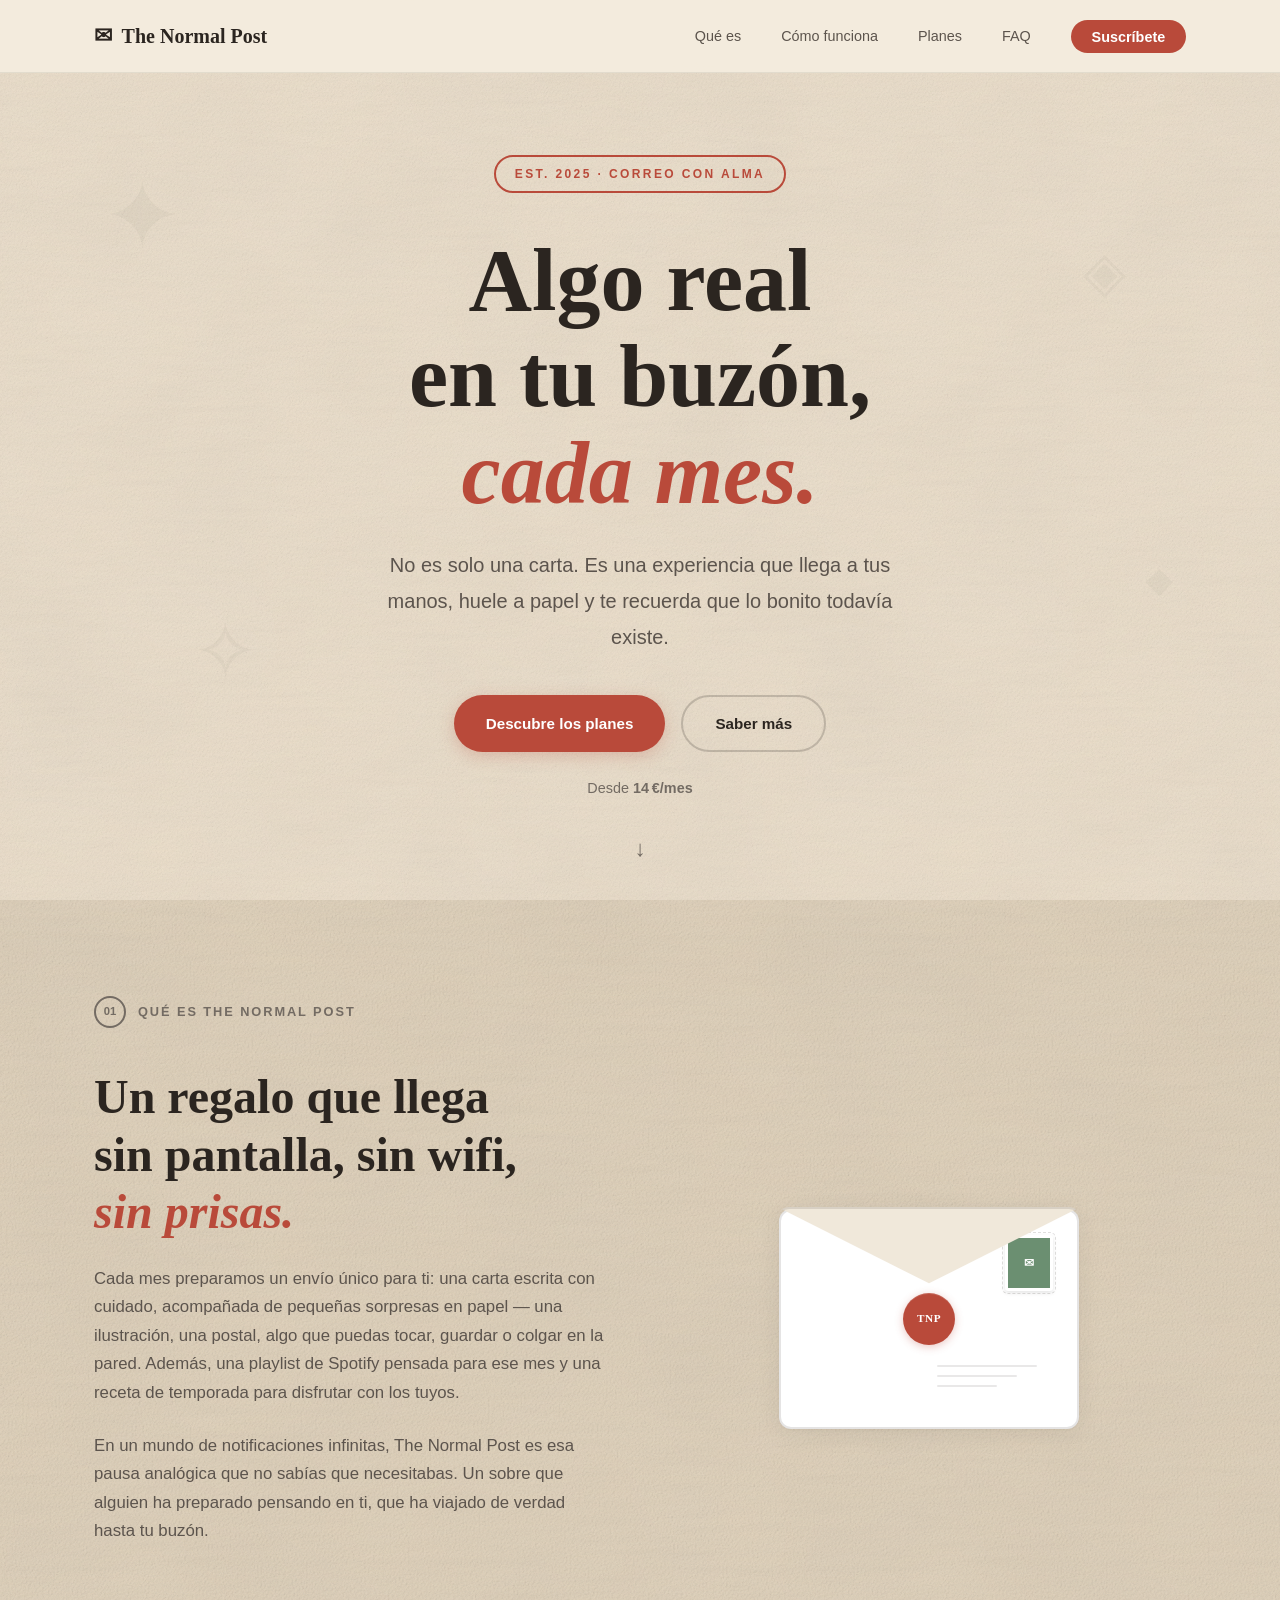
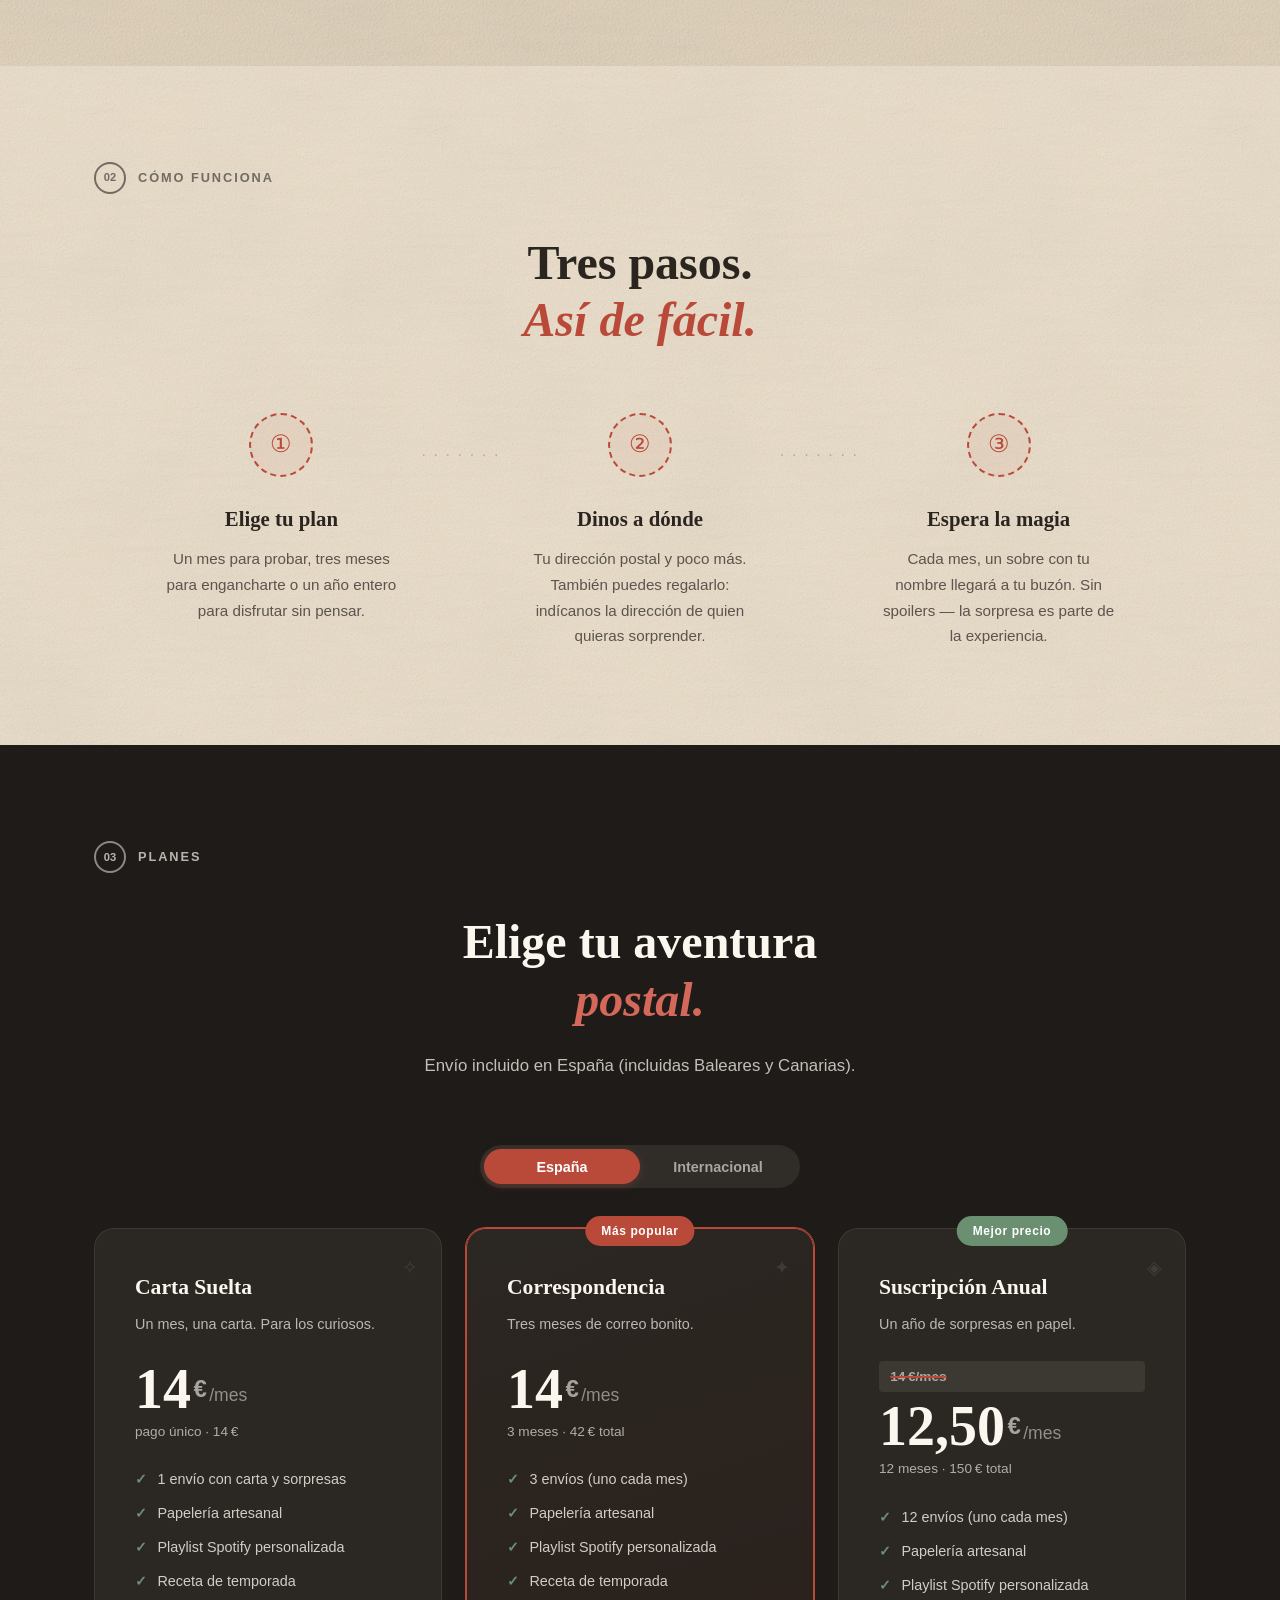
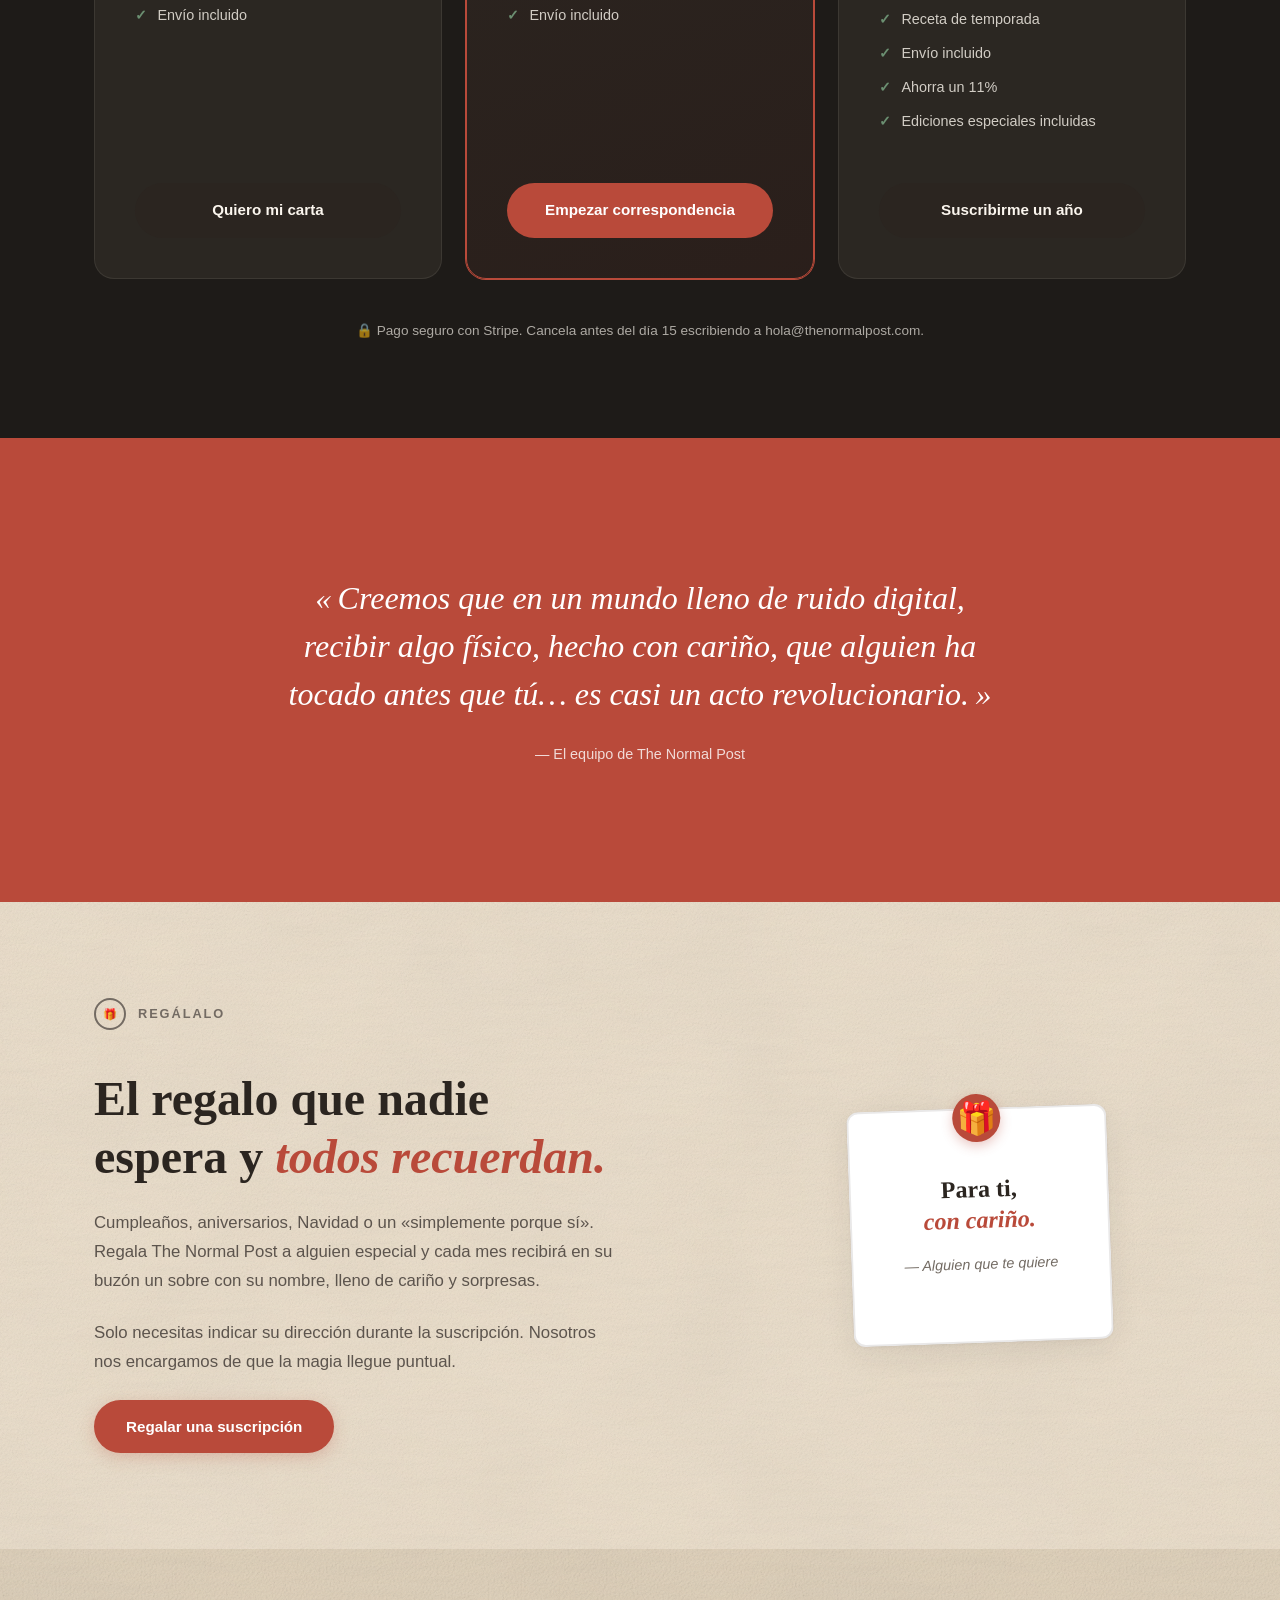
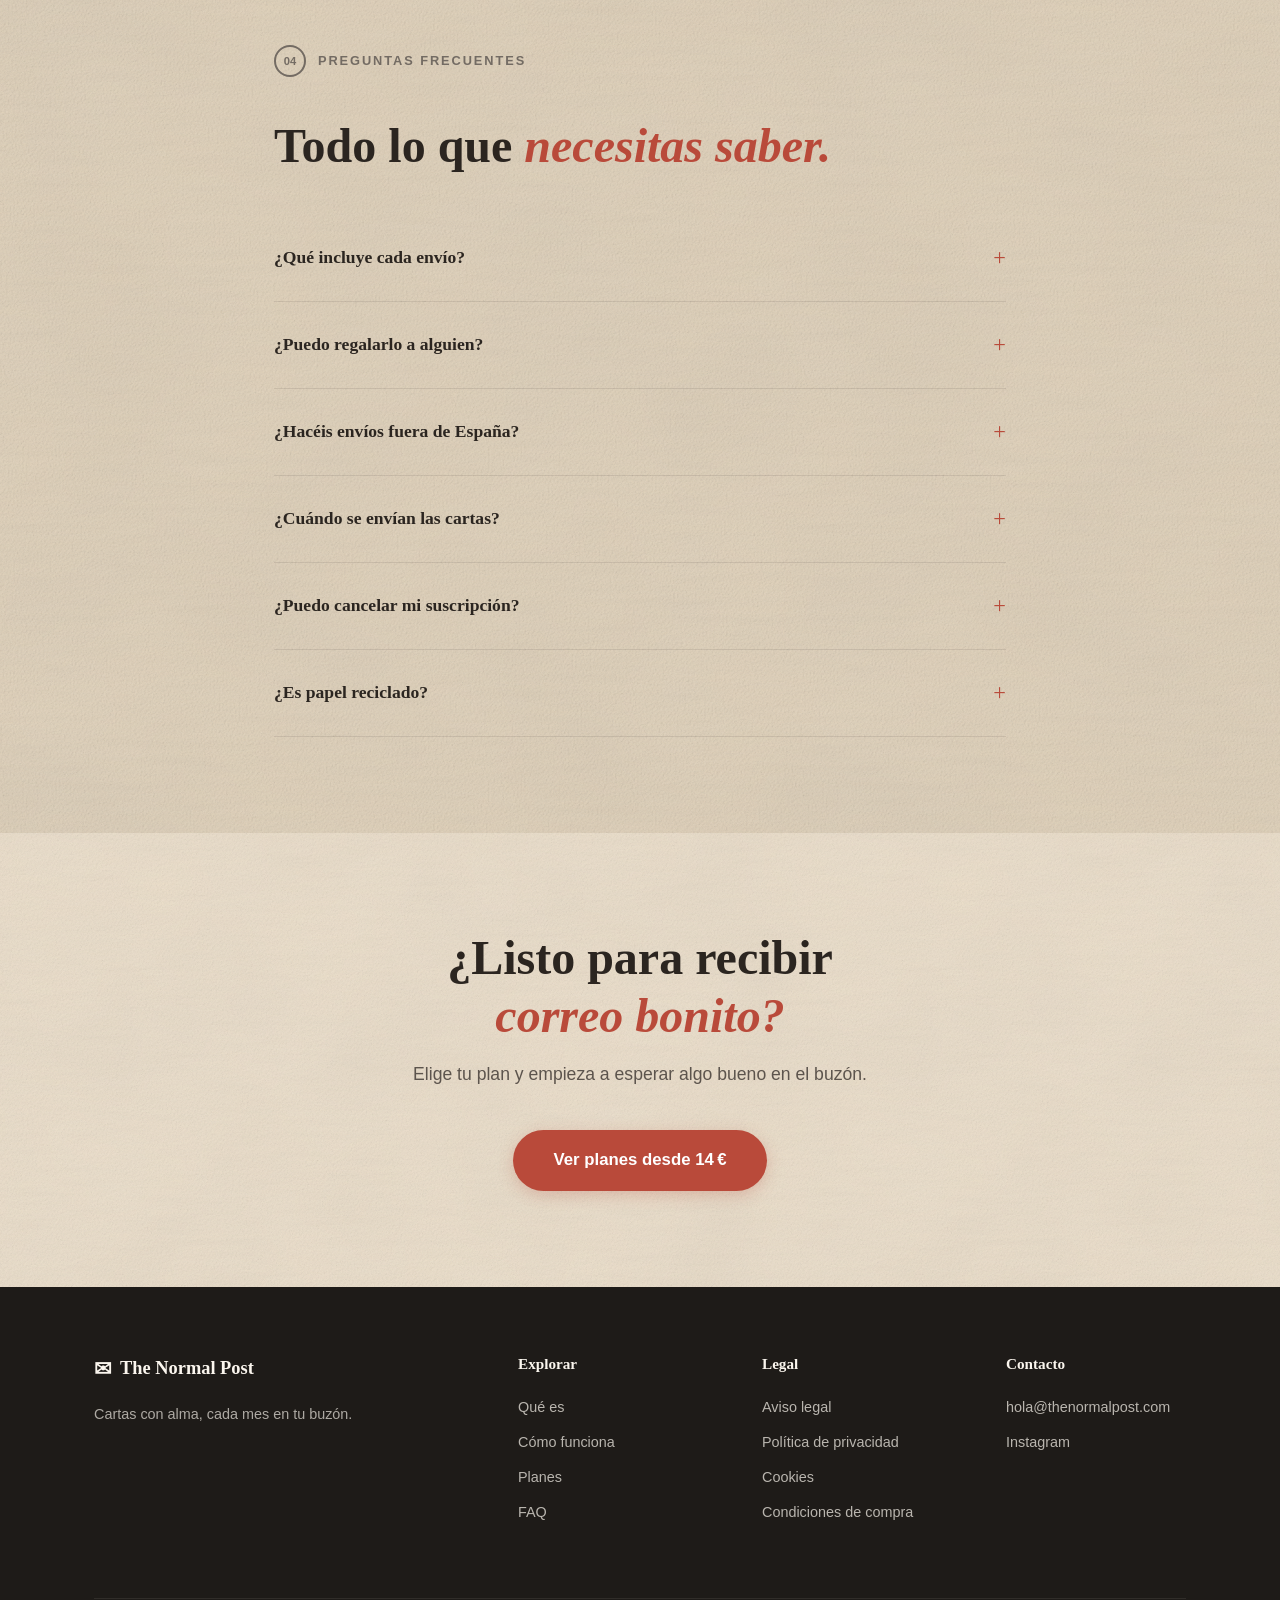
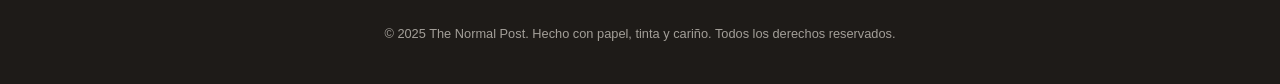
==== index.html @ c20b5cd8 "fix(pricing): mejorar formato tarjeta internacional, rediseñar tachado anual y quitar (QR) - Tarjeta" ====
<!DOCTYPE html>
<html lang="es">
<head>
  <meta charset="UTF-8">
  <meta name="viewport" content="width=device-width, initial-scale=1.0">
  <title>The Normal Post — Cartas con alma, cada mes en tu buzón</title>
  <meta name="description" content="Suscríbete a The Normal Post y recibe cada mes una carta única en tu buzón. Una experiencia humana de regalo físico: papelería cuidada, palabras escogidas y la emoción de abrir algo real. Desde 14€/mes.">
  <meta name="keywords" content="cartas por correo, suscripción cartas, correo postal, regalo mensual, papelería, buzón, carta sorpresa, snail mail, The Normal Post">
  <meta name="author" content="The Normal Post">
  <meta name="robots" content="index, follow">
  <link rel="canonical" href="https://thenormalpost.com/">

  <!-- Open Graph -->
  <meta property="og:type" content="website">
  <meta property="og:url" content="https://thenormalpost.com/">
  <meta property="og:title" content="The Normal Post — Cartas con alma, cada mes en tu buzón">
  <meta property="og:description" content="Recibe cada mes una carta única: papelería cuidada, palabras escogidas y la emoción de abrir algo real. Desde 14€/mes.">
  <meta property="og:image" content="https://thenormalpost.com/img/og-image.png">
  <meta property="og:image:width" content="1200">
  <meta property="og:image:height" content="630">
  <meta property="og:locale" content="es_ES">
  <meta property="og:site_name" content="The Normal Post">

  <!-- Twitter Card -->
  <meta name="twitter:card" content="summary_large_image">
  <meta name="twitter:title" content="The Normal Post — Cartas con alma, cada mes en tu buzón">
  <meta name="twitter:description" content="Recibe cada mes una carta única en tu buzón. Una experiencia humana de regalo físico. Desde 14€/mes.">
  <meta name="twitter:image" content="https://thenormalpost.com/img/og-image.png">

  <!-- Structured Data -->
  <script type="application/ld+json">
  {
    "@context": "https://schema.org",
    "@type": "Organization",
    "name": "The Normal Post",
    "url": "https://thenormalpost.com",
    "description": "Servicio de suscripción mensual de cartas postales. Una experiencia humana de regalo físico cada mes en tu buzón.",
    "logo": "https://thenormalpost.com/img/favicon.svg",
    "sameAs": [
      "https://instagram.com/thenormalpost"
    ],
    "offers": [
      {
        "@type": "Offer",
        "name": "1 Mes",
        "price": "14.00",
        "priceCurrency": "EUR",
        "description": "Una carta única durante un mes",
        "url": "https://thenormalpost.com/#planes"
      },
      {
        "@type": "Offer",
        "name": "3 Meses",
        "price": "42.00",
        "priceCurrency": "EUR",
        "description": "Tres meses de cartas únicas",
        "url": "https://thenormalpost.com/#planes"
      },
      {
        "@type": "Offer",
        "name": "1 Año",
        "price": "150.00",
        "priceCurrency": "EUR",
        "description": "Un año completo de cartas únicas",
        "url": "https://thenormalpost.com/#planes"
      }
    ]
  }
  </script>

  <!-- Fonts (non-render-blocking) -->
  <link rel="preconnect" href="https://fonts.googleapis.com">
  <link rel="preconnect" href="https://fonts.gstatic.com" crossorigin>
  <link rel="preload" as="style" href="https://fonts.googleapis.com/css2?family=Playfair+Display:ital,wght@0,400;0,600;0,700;1,400;1,600&family=DM+Sans:wght@400;500;600&display=swap">
  <link rel="stylesheet" href="https://fonts.googleapis.com/css2?family=Playfair+Display:ital,wght@0,400;0,600;0,700;1,400;1,600&family=DM+Sans:wght@400;500;600&display=swap" media="print" id="google-fonts">
  <noscript><link rel="stylesheet" href="https://fonts.googleapis.com/css2?family=Playfair+Display:ital,wght@0,400;0,600;0,700;1,400;1,600&family=DM+Sans:wght@400;500;600&display=swap"></noscript>

  <!-- Favicon + Theme -->
  <link rel="icon" href="img/favicon.svg" type="image/svg+xml">
  <meta name="theme-color" content="#F0E4D0">

  <!-- Seguridad -->
  <meta http-equiv="Content-Security-Policy" content="default-src 'self'; script-src 'self'; style-src 'self' 'unsafe-inline' https://fonts.googleapis.com; font-src https://fonts.gstatic.com; img-src 'self' data:; connect-src 'self'; frame-src 'none'; object-src 'none'; base-uri 'self'; form-action 'self' https://buy.stripe.com;">
  <meta name="referrer" content="strict-origin-when-cross-origin">
  <meta http-equiv="X-Content-Type-Options" content="nosniff">

  <link rel="stylesheet" href="css/styles.css">
</head>
<body>

  <a href="#que-es" class="skip-link">Saltar al contenido</a>

  <!-- Navegación -->
  <nav class="nav" id="nav" aria-label="Navegación principal">
    <div class="nav__container">
      <a href="#" class="nav__logo">
        <span class="nav__logo-icon" aria-hidden="true">✉</span>
        <span class="nav__logo-text">The Normal Post</span>
      </a>
      <button class="nav__toggle" id="nav-toggle" aria-label="Abrir menú" aria-expanded="false" aria-controls="nav-menu">
        <span></span><span></span><span></span>
      </button>
      <ul class="nav__menu" id="nav-menu">
        <li><a href="#que-es" class="nav__link">Qué es</a></li>
        <li><a href="#como-funciona" class="nav__link">Cómo funciona</a></li>
        <li><a href="#planes" class="nav__link">Planes</a></li>
        <li><a href="#faq" class="nav__link">FAQ</a></li>
        <li><a href="#planes" class="nav__link nav__link--cta">Suscríbete</a></li>
      </ul>
    </div>
  </nav>

  <!-- Hero -->
  <header class="hero" id="hero">
    <div class="hero__bg-stamps" aria-hidden="true">
      <div class="stamp stamp--1">✦</div>
      <div class="stamp stamp--2">◈</div>
      <div class="stamp stamp--3">✧</div>
      <div class="stamp stamp--4">⬥</div>
    </div>
    <div class="hero__container">
      <div class="hero__postmark">EST. 2025 · CORREO CON ALMA</div>
      <h1 class="hero__title">
        Algo real<br>en tu buzón,<br><em>cada mes.</em>
      </h1>
      <p class="hero__subtitle">
        No es solo una carta. Es una experiencia que llega a tus manos,
        huele a papel y te recuerda que lo bonito todavía existe.
      </p>
      <div class="hero__cta">
        <a href="#planes" class="btn btn--primary">Descubre los planes</a>
        <a href="#que-es" class="btn btn--secondary">Saber más</a>
      </div>
      <div class="hero__price-hint">Desde <strong>14&thinsp;€/mes</strong></div>
    </div>
    <div class="hero__scroll-indicator" aria-hidden="true">
      <span>↓</span>
    </div>
  </header>

  <!-- Qué es -->
  <section class="section section--cream" id="que-es">
    <div class="container">
      <div class="section__label">
        <span class="postmark-badge">01</span>
        Qué es The Normal Post
      </div>
      <div class="split">
        <div class="split__text">
          <h2 class="section__title">Un regalo que llega<br>sin pantalla, sin wifi,<br><em>sin prisas.</em></h2>
          <p class="section__body">
            Cada mes preparamos un envío único para ti: una carta escrita con cuidado,
            acompañada de pequeñas sorpresas en papel — una ilustración, una postal, algo
            que puedas tocar, guardar o colgar en la pared. Además, una playlist
            de Spotify pensada para ese mes y una receta de temporada para disfrutar con
            los tuyos.
          </p>
          <p class="section__body">
            En un mundo de notificaciones infinitas, The Normal Post es esa pausa
            analógica que no sabías que necesitabas. Un sobre que alguien ha preparado
            pensando en ti, que ha viajado de verdad hasta tu buzón.
          </p>
        </div>
        <div class="split__visual">
          <div class="envelope-card">
            <div class="envelope-card__flap"></div>
            <div class="envelope-card__body">
              <div class="envelope-card__seal">TNP</div>
              <div class="envelope-card__lines">
                <span></span><span></span><span></span>
              </div>
              <div class="envelope-card__stamp">
                <span>✉</span>
              </div>
            </div>
          </div>
        </div>
      </div>
    </div>
  </section>

  <!-- Cómo funciona -->
  <section class="section section--white" id="como-funciona">
    <div class="container">
      <div class="section__label">
        <span class="postmark-badge">02</span>
        Cómo funciona
      </div>
      <h2 class="section__title section__title--center">Tres pasos.<br><em>Así de fácil.</em></h2>
      <div class="steps">
        <div class="step animate-on-scroll">
          <div class="step__number">
            <span class="step__stamp">①</span>
          </div>
          <h3 class="step__title">Elige tu plan</h3>
          <p class="step__text">
            Un mes para probar, tres meses para engancharte o un año
            entero para disfrutar sin pensar.
          </p>
        </div>
        <div class="step__connector" aria-hidden="true">· · · · · · ·</div>
        <div class="step animate-on-scroll">
          <div class="step__number">
            <span class="step__stamp">②</span>
          </div>
          <h3 class="step__title">Dinos a dónde</h3>
          <p class="step__text">
            Tu dirección postal y poco más. También puedes regalarlo:
            indícanos la dirección de quien quieras sorprender.
          </p>
        </div>
        <div class="step__connector" aria-hidden="true">· · · · · · ·</div>
        <div class="step animate-on-scroll">
          <div class="step__number">
            <span class="step__stamp">③</span>
          </div>
          <h3 class="step__title">Espera la magia</h3>
          <p class="step__text">
            Cada mes, un sobre con tu nombre llegará a tu buzón.
            Sin spoilers — la sorpresa es parte de la experiencia.
          </p>
        </div>
      </div>
    </div>
  </section>

  <!-- Planes / Pricing -->
  <section class="section section--dark" id="planes">
    <div class="container">
      <div class="section__label section__label--light">
        <span class="postmark-badge postmark-badge--light">03</span>
        Planes
      </div>
      <h2 class="section__title section__title--center section__title--light">
        Elige tu aventura<br><em>postal.</em>
      </h2>
      <p class="section__subtitle section__subtitle--light">
        Envío incluido en España (incluidas Baleares y Canarias).
      </p>

      <div class="pricing__zone-toggle" role="tablist" aria-label="Zona de envío">
        <button class="pricing__zone-btn pricing__zone-btn--active" role="tab" aria-selected="true" data-zone="es">España</button>
        <button class="pricing__zone-btn" role="tab" aria-selected="false" data-zone="int">Internacional</button>
      </div>

      <div class="pricing" id="pricing-grid">
        <!-- 1 mes -->
        <a href="https://buy.stripe.com/3cI7sN9jmeLSeop93qgbm03" class="pricing__card animate-on-scroll" data-plan="1-mes" data-href-es="https://buy.stripe.com/3cI7sN9jmeLSeop93qgbm03" data-href-int="https://buy.stripe.com/eVq14p2UY6fma892F2gbm04" rel="noopener noreferrer">
          <div class="pricing__card-inner">
            <div class="pricing__stamp-corner">✧</div>
            <h3 class="pricing__name">Carta Suelta</h3>
            <p class="pricing__desc">Un mes, una carta. Para los curiosos.</p>
            <div class="pricing__price">
              <span class="pricing__amount">14</span>
              <span class="pricing__currency">€</span>
              <span class="pricing__per-month">/mes</span>
            </div>
            <p class="pricing__period" id="carta-suelta-period">pago único · 14&thinsp;€</p>
            <ul class="pricing__features">
              <li>1 envío con carta y sorpresas</li>
              <li>Papelería artesanal</li>
              <li>Playlist Spotify personalizada</li>
              <li>Receta de temporada</li>
              <li id="carta-suelta-shipping">Envío incluido</li>
            </ul>
            <span class="btn btn--plan">Quiero mi carta</span>
          </div>
        </a>

        <!-- 3 meses -->
        <a href="https://buy.stripe.com/14AaEZ9jm9rya891AYgbm06" class="pricing__card pricing__card--featured pricing__card--spain-only animate-on-scroll" data-plan="3-meses" rel="noopener noreferrer">
          <div class="pricing__card-inner">
            <div class="pricing__badge">Más popular</div>
            <div class="pricing__stamp-corner">✦</div>
            <h3 class="pricing__name">Correspondencia</h3>
            <p class="pricing__desc">Tres meses de correo bonito.</p>
            <div class="pricing__price">
              <span class="pricing__amount">14</span>
              <span class="pricing__currency">€</span>
              <span class="pricing__per-month">/mes</span>
            </div>
            <p class="pricing__period">3 meses · 42&thinsp;€ total</p>
            <ul class="pricing__features">
              <li>3 envíos (uno cada mes)</li>
              <li>Papelería artesanal</li>
              <li>Playlist Spotify personalizada</li>
              <li>Receta de temporada</li>
              <li>Envío incluido</li>
            </ul>
            <span class="btn btn--plan btn--plan-featured">Empezar correspondencia</span>
          </div>
        </a>

        <!-- 1 año -->
        <a href="https://buy.stripe.com/3cI00leDG1Z6fstdjGgbm07" class="pricing__card pricing__card--spain-only animate-on-scroll" data-plan="1-ano" rel="noopener noreferrer">
          <div class="pricing__card-inner">
            <div class="pricing__badge pricing__badge--save">Mejor precio</div>
            <div class="pricing__stamp-corner">◈</div>
            <h3 class="pricing__name">Suscripción Anual</h3>
            <p class="pricing__desc">Un año de sorpresas en papel.</p>
            <span class="pricing__original-price">14&thinsp;€/mes</span>
            <div class="pricing__price">
              <span class="pricing__amount">12,50</span>
              <span class="pricing__currency">€</span>
              <span class="pricing__per-month">/mes</span>
            </div>
            <p class="pricing__period">12 meses · 150&thinsp;€ total</p>
            <ul class="pricing__features">
              <li>12 envíos (uno cada mes)</li>
              <li>Papelería artesanal</li>
              <li>Playlist Spotify personalizada</li>
              <li>Receta de temporada</li>
              <li>Envío incluido</li>
              <li>Ahorra un 11%</li>
              <li>Ediciones especiales incluidas</li>
            </ul>
            <span class="btn btn--plan">Suscribirme un año</span>
          </div>
        </a>
      </div>

      <p class="pricing__int-notice" id="pricing-int-notice" hidden>
        Para envíos internacionales solo está disponible la suscripción mensual. Envío: +10&thinsp;€ por carta.
      </p>

      <p class="pricing__note">
        🔒 Pago seguro con Stripe. Cancela antes del día 15 escribiendo a hola@thenormalpost.com.
      </p>
    </div>
  </section>

  <!-- Manifiesto / Por qué -->
  <section class="section section--accent" id="manifiesto">
    <div class="container container--narrow">
      <blockquote class="manifesto">
        <p>
          «&thinsp;Creemos que en un mundo lleno de ruido digital,
          recibir algo físico, hecho con cariño, que alguien ha
          tocado antes que tú… es casi un acto revolucionario.&thinsp;»
        </p>
        <footer>— El equipo de The Normal Post</footer>
      </blockquote>
    </div>
  </section>

  <!-- Regálalo -->
  <section class="section section--white" id="regalalo">
    <div class="container">
      <div class="gift">
        <div class="gift__text">
          <div class="section__label">
            <span class="postmark-badge">🎁</span>
            Regálalo
          </div>
          <h2 class="section__title">El regalo que nadie<br>espera y <em>todos recuerdan.</em></h2>
          <p class="section__body">
            Cumpleaños, aniversarios, Navidad o un «simplemente porque sí».
            Regala The Normal Post a alguien especial y cada mes recibirá
            en su buzón un sobre con su nombre, lleno de cariño y sorpresas.
          </p>
          <p class="section__body">
            Solo necesitas indicar su dirección durante la suscripción.
            Nosotros nos encargamos de que la magia llegue puntual.
          </p>
          <a href="#planes" class="btn btn--primary">Regalar una suscripción</a>
        </div>
        <div class="gift__visual">
          <div class="gift__card">
            <div class="gift__card-ribbon">🎁</div>
            <p class="gift__card-text">Para ti,<br><em>con cariño.</em></p>
            <div class="gift__card-from">— Alguien que te quiere</div>
          </div>
        </div>
      </div>
    </div>
  </section>

  <!-- FAQ -->
  <section class="section section--cream" id="faq">
    <div class="container container--narrow">
      <div class="section__label">
        <span class="postmark-badge">04</span>
        Preguntas frecuentes
      </div>
      <h2 class="section__title">Todo lo que <em>necesitas saber.</em></h2>

      <div class="faq">
        <details class="faq__item">
          <summary class="faq__question">¿Qué incluye cada envío?</summary>
          <div class="faq__answer">
            <p>Cada mes recibirás un sobre con una carta escrita con cuidado, acompañada de pequeñas sorpresas en papel: postales, ilustraciones, stickers, marcapáginas o pequeños objetos de papelería. Además, cada envío incluye una playlist personalizada de Spotify para ese mes y una receta de temporada para compartir con amigos o familia. El contenido varía cada mes — la sorpresa es parte de la experiencia.</p>
          </div>
        </details>

        <details class="faq__item">
          <summary class="faq__question">¿Puedo regalarlo a alguien?</summary>
          <div class="faq__answer">
            <p>¡Por supuesto! Durante el proceso de suscripción podrás indicar una dirección de envío diferente a la tuya. Es un regalo perfecto para cualquier persona que aprecie las cosas bonitas y analógicas.</p>
          </div>
        </details>

        <details class="faq__item">
          <summary class="faq__question">¿Hacéis envíos fuera de España?</summary>
          <div class="faq__answer">
            <p>¡Sí! Enviamos a toda España (incluidas Baleares y Canarias) con gastos de envío incluidos. También realizamos envíos internacionales con la suscripción mensual (Carta Suelta), con un coste adicional de 10&thinsp;€ por envío. Los planes de 3 y 12 meses solo están disponibles para envíos dentro de España.</p>
          </div>
        </details>

        <details class="faq__item">
          <summary class="faq__question">¿Cuándo se envían las cartas?</summary>
          <div class="faq__answer">
            <p>Los envíos se realizan el día 15 de cada mes. Dependiendo de tu zona, la carta puede tardar entre 2 y 5 días laborables en llegar a tu buzón.</p>
          </div>
        </details>

        <details class="faq__item">
          <summary class="faq__question">¿Puedo cancelar mi suscripción?</summary>
          <div class="faq__answer">
            <p>Sí, puedes cancelar tu suscripción enviando un email a <a href="mailto:hola@thenormalpost.com">hola@thenormalpost.com</a> antes del día 15 del mes en curso. Los pagos ya realizados no son reembolsables, pero recibirás todos los envíos correspondientes al período que hayas pagado.</p>
          </div>
        </details>

        <details class="faq__item">
          <summary class="faq__question">¿Es papel reciclado?</summary>
          <div class="faq__answer">
            <p>Nos importa el planeta tanto como el correo bonito. Usamos papel certificado FSC y tintas ecológicas siempre que es posible. Los sobres y embalajes son 100% reciclables.</p>
          </div>
        </details>
      </div>
    </div>
  </section>

  <!-- CTA Final -->
  <section class="section section--cta">
    <div class="container container--narrow">
      <h2 class="cta__title">¿Listo para recibir<br><em>correo bonito?</em></h2>
      <p class="cta__text">Elige tu plan y empieza a esperar algo bueno en el buzón.</p>
      <a href="#planes" class="btn btn--primary btn--large">Ver planes desde 14&thinsp;€</a>
    </div>
  </section>

  <!-- Footer -->
  <footer class="footer">
    <div class="container">
      <div class="footer__grid">
        <div class="footer__brand">
          <div class="footer__logo">
            <span class="footer__logo-icon">✉</span>
            <span class="footer__logo-text">The Normal Post</span>
          </div>
          <p class="footer__tagline">Cartas con alma, cada mes en tu buzón.</p>
        </div>
        <div class="footer__links">
          <h4>Explorar</h4>
          <ul>
            <li><a href="#que-es">Qué es</a></li>
            <li><a href="#como-funciona">Cómo funciona</a></li>
            <li><a href="#planes">Planes</a></li>
            <li><a href="#faq">FAQ</a></li>
          </ul>
        </div>
        <div class="footer__links">
          <h4>Legal</h4>
          <ul>
            <li><a href="#">Aviso legal</a></li>
            <li><a href="#">Política de privacidad</a></li>
            <li><a href="#">Cookies</a></li>
            <li><a href="#">Condiciones de compra</a></li>
          </ul>
        </div>
        <div class="footer__links">
          <h4>Contacto</h4>
          <ul>
            <li><a href="mailto:hola@thenormalpost.com">hola@thenormalpost.com</a></li>
            <li><a href="https://instagram.com/thenormalpost" target="_blank" rel="noopener noreferrer">Instagram</a></li>
          </ul>
        </div>
      </div>
      <div class="footer__bottom">
        <p>&copy; 2025 The Normal Post. Hecho con papel, tinta y cariño. Todos los derechos reservados.</p>
      </div>
    </div>
  </footer>

  <!-- Sticky bar mobile -->
  <div class="sticky-bar" id="sticky-bar">
    <a href="#planes" class="sticky-bar__btn">Suscríbete desde 14&thinsp;€/mes</a>
  </div>

  <script src="js/main.js" defer></script>
</body>
</html>
---- css/styles.css ----
/* =============================================
   THE NORMAL POST — Estilos principales
   Paleta: papel cálido, tinta oscura, lacre rojo
   ============================================= */

:root {
  /* Colores principales */
  --paper:       #FBF6EE;
  --paper-dark:  #F0E8DA;
  --ink:         #2B2520;
  --ink-light:   #5C544D;
  --ink-muted:   #736B63;
  --sealing-wax: #B94A3A;
  --wax-dark:    #963D31;
  --wax-light:   #D4685A;
  --sage:        #6B8F71;
  --sage-dark:   #577358;
  --cream:       #FAF5EB;
  --white:       #FFFFFF;
  --dark-bg:     #1E1B18;
  --dark-card:   #2B2722;

  /* Tipografía */
  --font-display: 'Playfair Display', Georgia, 'Times New Roman', serif;
  --font-body:    'DM Sans', -apple-system, BlinkMacSystemFont, 'Segoe UI', sans-serif;

  /* Espaciado */
  --space-xs:  0.5rem;
  --space-sm:  1rem;
  --space-md:  1.5rem;
  --space-lg:  2.5rem;
  --space-xl:  4rem;
  --space-2xl: 6rem;

  /* Bordes */
  --radius-sm: 6px;
  --radius-md: 12px;
  --radius-lg: 20px;

  /* Transiciones */
  --ease: cubic-bezier(0.25, 0.46, 0.45, 0.94);
  --duration: 0.3s;
}

/* ── Reset ── */
*,
*::before,
*::after {
  margin: 0;
  padding: 0;
  box-sizing: border-box;
}

html {
  scroll-behavior: smooth;
  scroll-padding-top: 80px;
}

body {
  font-family: var(--font-body);
  color: var(--ink);
  background-color: #F0E4D0;
  background-image: url("../img/paper-texture.svg");
  background-size: 800px 800px;
  line-height: 1.7;
  font-size: 16px;
  -webkit-font-smoothing: antialiased;
  overflow-x: hidden;
}

img {
  max-width: 100%;
  display: block;
}

a {
  text-decoration: none;
  color: inherit;
  transition: color var(--duration) var(--ease);
}

ul {
  list-style: none;
}

/* ── Skip link ── */
.skip-link {
  position: absolute;
  top: -100%;
  left: var(--space-md);
  z-index: 2000;
  background: var(--sealing-wax);
  color: var(--white);
  padding: 0.6rem 1.2rem;
  border-radius: var(--radius-sm);
  font-weight: 600;
  font-size: 0.9rem;
}

.skip-link:focus {
  top: var(--space-sm);
}

/* ── Focus visible ── */
:focus-visible {
  outline: 3px solid var(--sealing-wax);
  outline-offset: 2px;
}

.nav__link--cta:focus-visible,
.btn:focus-visible,
.sticky-bar__btn:focus-visible {
  outline-color: var(--ink);
  outline-offset: 3px;
}

/* ── Contenedores ── */
.container {
  max-width: 1140px;
  margin: 0 auto;
  padding: 0 var(--space-md);
}

.container--narrow {
  max-width: 780px;
}

/* ── Navegación ── */
.nav {
  position: fixed;
  top: 0;
  left: 0;
  right: 0;
  z-index: 1000;
  background: rgba(245, 237, 223, 0.92);
  backdrop-filter: blur(12px);
  -webkit-backdrop-filter: blur(12px);
  border-bottom: 1px solid rgba(43, 37, 32, 0.08);
  transition: background var(--duration) var(--ease),
              box-shadow var(--duration) var(--ease);
}

.nav--scrolled {
  background: rgba(245, 237, 223, 0.97);
  box-shadow: 0 2px 20px rgba(43, 37, 32, 0.06);
}

.nav__container {
  max-width: 1140px;
  margin: 0 auto;
  padding: 0 var(--space-md);
  display: flex;
  align-items: center;
  justify-content: space-between;
  height: 72px;
}

.nav__logo {
  display: flex;
  align-items: center;
  gap: 0.6rem;
  font-family: var(--font-display);
  font-size: 1.25rem;
  font-weight: 600;
  color: var(--ink);
}

.nav__logo-icon {
  font-size: 1.4rem;
}

.nav__menu {
  display: flex;
  align-items: center;
  gap: var(--space-lg);
}

.nav__link {
  font-size: 0.9rem;
  font-weight: 500;
  color: var(--ink-light);
  position: relative;
}

.nav__link::after {
  content: '';
  position: absolute;
  bottom: -4px;
  left: 0;
  width: 0;
  height: 2px;
  background: var(--sealing-wax);
  transition: width var(--duration) var(--ease);
}

.nav__link:hover {
  color: var(--ink);
}

.nav__link:hover::after {
  width: 100%;
}

.nav__link--cta {
  background: var(--sealing-wax);
  color: var(--white) !important;
  padding: 0.55rem 1.3rem;
  border-radius: 100px;
  font-weight: 600;
  transition: background var(--duration) var(--ease),
              transform var(--duration) var(--ease);
}

.nav__link--cta::after {
  display: none;
}

.nav__link--cta:hover {
  background: var(--wax-dark);
  transform: translateY(-1px);
}

/* Hamburger */
.nav__toggle {
  display: none;
  flex-direction: column;
  gap: 5px;
  background: none;
  border: none;
  cursor: pointer;
  padding: 4px;
}

.nav__toggle span {
  width: 24px;
  height: 2px;
  background: var(--ink);
  border-radius: 2px;
  transition: transform var(--duration) var(--ease),
              opacity var(--duration) var(--ease);
}

/* ── Hero ── */
.hero {
  position: relative;
  min-height: 100vh;
  display: flex;
  align-items: center;
  justify-content: center;
  text-align: center;
  padding: 120px var(--space-md) var(--space-xl);
  background-color: #F0E4D0;
  background-image: url("../img/paper-texture.svg");
  background-size: 800px 800px;
  overflow: hidden;
}

.hero__bg-stamps {
  position: absolute;
  inset: 0;
  pointer-events: none;
}

.stamp {
  position: absolute;
  font-size: 4rem;
  color: rgba(43, 37, 32, 0.03);
  font-family: var(--font-display);
}

.stamp--1 { top: 15%; left: 8%; font-size: 6rem; }
.stamp--2 { top: 25%; right: 12%; font-size: 3.5rem; }
.stamp--3 { bottom: 20%; left: 15%; font-size: 5rem; }
.stamp--4 { bottom: 30%; right: 8%; font-size: 4rem; }

.hero__container {
  position: relative;
  z-index: 1;
}

.hero__postmark {
  display: inline-block;
  font-family: var(--font-body);
  font-size: 0.75rem;
  font-weight: 600;
  letter-spacing: 0.2em;
  text-transform: uppercase;
  color: var(--sealing-wax);
  border: 2px solid var(--sealing-wax);
  border-radius: 100px;
  padding: 0.4rem 1.2rem;
  margin-bottom: var(--space-lg);
  opacity: 0;
  animation: fadeInUp 0.8s var(--ease) 0.2s forwards;
}

.hero__title {
  font-family: var(--font-display);
  font-size: clamp(2.8rem, 7vw, 5.5rem);
  font-weight: 700;
  line-height: 1.1;
  color: var(--ink);
  margin-bottom: var(--space-md);
  opacity: 0;
  animation: fadeInUp 0.8s var(--ease) 0.4s forwards;
}

.hero__title em {
  color: var(--sealing-wax);
  font-style: italic;
}

.hero__subtitle {
  font-size: clamp(1.05rem, 2vw, 1.25rem);
  color: var(--ink-light);
  max-width: 540px;
  margin: 0 auto var(--space-lg);
  line-height: 1.8;
  opacity: 0;
  animation: fadeInUp 0.8s var(--ease) 0.6s forwards;
}

.hero__cta {
  display: flex;
  gap: var(--space-sm);
  justify-content: center;
  flex-wrap: wrap;
  margin-bottom: var(--space-md);
  opacity: 0;
  animation: fadeInUp 0.8s var(--ease) 0.8s forwards;
}

.hero__price-hint {
  font-size: 0.9rem;
  color: var(--ink-muted);
  opacity: 0;
  animation: fadeInUp 0.8s var(--ease) 1s forwards;
}

.hero__scroll-indicator {
  position: absolute;
  bottom: 2rem;
  left: 50%;
  transform: translateX(-50%);
  font-size: 1.4rem;
  color: var(--ink-muted);
  animation: bounce 2s infinite;
}

/* ── Botones ── */
.btn {
  display: inline-flex;
  align-items: center;
  justify-content: center;
  font-family: var(--font-body);
  font-weight: 600;
  font-size: 0.95rem;
  border: none;
  border-radius: 100px;
  cursor: pointer;
  transition: all var(--duration) var(--ease);
  text-decoration: none;
}

.btn--primary {
  background: var(--sealing-wax);
  color: var(--white);
  padding: 0.85rem 2rem;
  box-shadow: 0 4px 16px rgba(185, 74, 58, 0.25);
}

.btn--primary:hover {
  background: var(--wax-dark);
  transform: translateY(-2px);
  box-shadow: 0 6px 24px rgba(185, 74, 58, 0.3);
}

.btn--secondary {
  background: transparent;
  color: var(--ink);
  padding: 0.85rem 2rem;
  border: 2px solid rgba(43, 37, 32, 0.2);
}

.btn--secondary:hover {
  border-color: var(--ink);
  transform: translateY(-2px);
}

.btn--large {
  padding: 1rem 2.5rem;
  font-size: 1.05rem;
}

.btn--plan {
  width: 100%;
  background: var(--ink);
  color: var(--paper);
  padding: 0.9rem 1.5rem;
  margin-top: auto;
}

.btn--plan:hover {
  background: var(--sealing-wax);
  transform: translateY(-2px);
  box-shadow: 0 6px 20px rgba(185, 74, 58, 0.3);
}

.btn--plan-featured {
  background: var(--sealing-wax);
  color: var(--white);
}

.btn--plan-featured:hover {
  background: var(--wax-dark);
}

/* ── Secciones ── */
.section {
  padding: var(--space-2xl) 0;
}

.section--cream {
  background-color: #E8D9C2;
  background-image: url("../img/paper-texture-warm.svg");
  background-size: 800px 800px;
}

.section--white {
  background-color: #F0E4D0;
  background-image: url("../img/paper-texture.svg");
  background-size: 800px 800px;
}

.section--dark {
  background: var(--dark-bg);
  color: var(--paper);
}

.section--accent {
  background: var(--sealing-wax);
  color: var(--white);
}

.section--cta {
  background-color: #F0E4D0;
  background-image: url("../img/paper-texture.svg");
  background-size: 800px 800px;
  text-align: center;
  padding: var(--space-2xl) 0;
}

.section__label {
  display: flex;
  align-items: center;
  gap: 0.75rem;
  font-size: 0.8rem;
  font-weight: 600;
  letter-spacing: 0.15em;
  text-transform: uppercase;
  color: var(--ink-muted);
  margin-bottom: var(--space-lg);
}

.section__label--light {
  color: rgba(251, 246, 238, 0.7);
}

.postmark-badge {
  display: inline-flex;
  align-items: center;
  justify-content: center;
  width: 32px;
  height: 32px;
  border: 2px solid var(--ink-muted);
  border-radius: 50%;
  font-size: 0.7rem;
  font-weight: 700;
  letter-spacing: 0;
}

.postmark-badge--light {
  border-color: rgba(251, 246, 238, 0.5);
  color: rgba(251, 246, 238, 0.7);
}

.section__title {
  font-family: var(--font-display);
  font-size: clamp(2rem, 4vw, 3rem);
  font-weight: 700;
  line-height: 1.2;
  margin-bottom: var(--space-md);
}

.section__title em {
  color: var(--sealing-wax);
  font-style: italic;
}

.section__title--center {
  text-align: center;
}

.section__title--light {
  color: var(--paper);
}

.section__title--light em {
  color: var(--wax-light);
}

.section__subtitle {
  text-align: center;
  color: var(--ink-muted);
  font-size: 1.05rem;
  margin-bottom: var(--space-xl);
}

.section__subtitle--light {
  color: rgba(251, 246, 238, 0.75);
}

.section__body {
  font-size: 1.05rem;
  color: var(--ink-light);
  margin-bottom: var(--space-md);
  max-width: 520px;
}

/* ── Split layout (Qué es) ── */
.split {
  display: grid;
  grid-template-columns: 1fr 1fr;
  gap: var(--space-xl);
  align-items: center;
}

.split__visual {
  display: flex;
  justify-content: center;
  align-items: center;
}

/* Sobre decorativo CSS */
.envelope-card {
  position: relative;
  width: 300px;
  height: 220px;
  perspective: 600px;
}

.envelope-card__body {
  position: relative;
  width: 100%;
  height: 100%;
  background: var(--white);
  border: 2px solid rgba(43, 37, 32, 0.12);
  border-radius: var(--radius-md);
  padding: var(--space-lg);
  box-shadow:
    0 4px 24px rgba(43, 37, 32, 0.08),
    0 1px 3px rgba(43, 37, 32, 0.04);
}

.envelope-card__flap {
  position: absolute;
  top: -2px;
  left: -2px;
  right: -2px;
  height: 90px;
  background: var(--paper-dark);
  border: 2px solid rgba(43, 37, 32, 0.12);
  border-radius: var(--radius-md) var(--radius-md) 0 0;
  clip-path: polygon(0 0, 100% 0, 50% 85%);
  z-index: 1;
  transition: transform 0.5s var(--ease);
  transform-origin: top center;
}

.envelope-card:hover .envelope-card__flap {
  transform: rotateX(160deg);
}

.envelope-card__seal {
  position: absolute;
  top: 50%;
  left: 50%;
  transform: translate(-50%, -50%);
  width: 52px;
  height: 52px;
  background: var(--sealing-wax);
  border-radius: 50%;
  display: flex;
  align-items: center;
  justify-content: center;
  color: var(--white);
  font-family: var(--font-display);
  font-size: 0.7rem;
  font-weight: 700;
  letter-spacing: 0.05em;
  z-index: 2;
  box-shadow:
    0 2px 8px rgba(185, 74, 58, 0.3),
    inset 0 1px 0 rgba(255, 255, 255, 0.15);
}

.envelope-card__lines {
  position: absolute;
  bottom: var(--space-lg);
  right: var(--space-lg);
  display: flex;
  flex-direction: column;
  gap: 8px;
}

.envelope-card__lines span {
  display: block;
  height: 2px;
  background: rgba(43, 37, 32, 0.1);
  border-radius: 1px;
}

.envelope-card__lines span:nth-child(1) { width: 100px; }
.envelope-card__lines span:nth-child(2) { width: 80px; }
.envelope-card__lines span:nth-child(3) { width: 60px; }

.envelope-card__stamp {
  position: absolute;
  top: var(--space-md);
  right: var(--space-md);
  width: 48px;
  height: 56px;
  background: var(--sage);
  border-radius: 3px;
  display: flex;
  align-items: center;
  justify-content: center;
  color: var(--white);
  font-family: var(--font-display);
  font-size: 0.75rem;
  font-weight: 700;
  box-shadow: 0 2px 4px rgba(0, 0, 0, 0.1);
  border: 3px solid var(--white);
  outline: 1px dashed rgba(43, 37, 32, 0.15);
  outline-offset: 2px;
}

/* ── Pasos (Cómo funciona) ── */
.steps {
  display: flex;
  align-items: flex-start;
  justify-content: center;
  gap: 0;
  margin-top: var(--space-xl);
}

.step {
  text-align: center;
  max-width: 280px;
  padding: 0 var(--space-md);
}

.step__number {
  margin-bottom: var(--space-md);
}

.step__stamp {
  display: inline-flex;
  align-items: center;
  justify-content: center;
  width: 64px;
  height: 64px;
  border: 2px dashed var(--sealing-wax);
  border-radius: 50%;
  font-size: 1.5rem;
  color: var(--sealing-wax);
  background: rgba(185, 74, 58, 0.05);
}

.step__title {
  font-family: var(--font-display);
  font-size: 1.3rem;
  font-weight: 600;
  margin-bottom: 0.6rem;
}

.step__text {
  font-size: 0.95rem;
  color: var(--ink-light);
  line-height: 1.7;
}

.step__connector {
  display: flex;
  align-items: center;
  padding-top: 28px;
  color: var(--ink-muted);
  font-size: 1rem;
  letter-spacing: 0.1em;
  white-space: nowrap;
  opacity: 0.4;
}

/* ── Pricing ── */
.pricing__zone-toggle {
  display: flex;
  justify-content: center;
  gap: 0;
  margin-bottom: var(--space-lg);
  background: rgba(251, 246, 238, 0.08);
  border-radius: 100px;
  padding: 4px;
  max-width: 320px;
  margin-left: auto;
  margin-right: auto;
}

.pricing__zone-btn {
  flex: 1;
  padding: 0.6rem 1.2rem;
  border: none;
  border-radius: 100px;
  background: transparent;
  color: rgba(251, 246, 238, 0.6);
  font-family: var(--font-body);
  font-size: 0.9rem;
  font-weight: 600;
  cursor: pointer;
  transition: all var(--duration) var(--ease);
}

.pricing__zone-btn--active {
  background: var(--sealing-wax);
  color: var(--white);
  box-shadow: 0 2px 8px rgba(185, 74, 58, 0.3);
}

.pricing__zone-btn:hover:not(.pricing__zone-btn--active) {
  color: var(--paper);
}

.pricing--international .pricing__card--spain-only {
  display: none;
}

.pricing--international {
  grid-template-columns: 1fr;
  max-width: 420px;
  margin-left: auto;
  margin-right: auto;
}

.pricing__int-notice {
  text-align: center;
  font-size: 0.9rem;
  color: rgba(251, 246, 238, 0.65);
  margin-top: var(--space-md);
  padding: 0.8rem var(--space-md);
  background: rgba(251, 246, 238, 0.06);
  border-radius: var(--radius-sm);
  border: 1px solid rgba(251, 246, 238, 0.1);
}

.pricing {
  display: grid;
  grid-template-columns: repeat(3, 1fr);
  gap: var(--space-md);
  margin-top: var(--space-lg);
}

.pricing__card {
  position: relative;
  display: block;
  color: inherit;
  text-decoration: none;
  cursor: pointer;
}

.pricing__card-inner {
  background: var(--dark-card);
  border: 1px solid rgba(251, 246, 238, 0.08);
  border-radius: var(--radius-lg);
  padding: var(--space-lg);
  height: 100%;
  display: flex;
  flex-direction: column;
  transition: transform var(--duration) var(--ease),
              box-shadow var(--duration) var(--ease);
}

.pricing__card-inner:hover {
  transform: translateY(-4px);
  box-shadow: 0 12px 40px rgba(0, 0, 0, 0.3);
}

.pricing__card--featured .pricing__card-inner {
  border-color: var(--sealing-wax);
  background: linear-gradient(
    160deg,
    var(--dark-card) 0%,
    rgba(185, 74, 58, 0.08) 100%
  );
  box-shadow: 0 0 0 1px var(--sealing-wax);
}

.pricing__badge {
  position: absolute;
  top: -12px;
  left: 50%;
  transform: translateX(-50%);
  background: var(--sealing-wax);
  color: var(--white);
  font-size: 0.75rem;
  font-weight: 700;
  padding: 0.3rem 1rem;
  border-radius: 100px;
  letter-spacing: 0.05em;
  white-space: nowrap;
}

.pricing__stamp-corner {
  position: absolute;
  top: var(--space-md);
  right: var(--space-md);
  font-size: 1.2rem;
  color: rgba(251, 246, 238, 0.1);
}

.pricing__name {
  font-family: var(--font-display);
  font-size: 1.35rem;
  font-weight: 600;
  color: var(--paper);
  margin-bottom: 0.4rem;
}

.pricing__desc {
  font-size: 0.9rem;
  color: rgba(251, 246, 238, 0.7);
  margin-bottom: var(--space-md);
}

.pricing__price {
  display: flex;
  align-items: flex-start;
  gap: 0.15rem;
  margin-bottom: 0.2rem;
}

.pricing__original-price {
  display: inline-block;
  font-size: 0.85rem;
  font-weight: 600;
  color: rgba(251, 246, 238, 0.6);
  text-decoration: line-through;
  text-decoration-thickness: 2px;
  text-decoration-color: var(--sealing-wax);
  background: rgba(251, 246, 238, 0.08);
  padding: 0.25rem 0.7rem;
  border-radius: 4px;
  margin-bottom: 0.4rem;
}

.pricing__amount {
  font-family: var(--font-display);
  font-size: 3.5rem;
  font-weight: 700;
  line-height: 1;
  color: var(--paper);
}

.pricing__currency {
  font-size: 1.5rem;
  font-weight: 600;
  color: rgba(251, 246, 238, 0.6);
  margin-top: 0.5rem;
}

.pricing__per-month {
  font-size: 1.1rem;
  font-weight: 500;
  color: rgba(251, 246, 238, 0.5);
  align-self: flex-end;
  margin-bottom: 0.35rem;
}

.pricing__badge--save {
  background: var(--sage);
}

.pricing__period {
  font-size: 0.85rem;
  color: rgba(251, 246, 238, 0.65);
  margin-bottom: var(--space-md);
}

.pricing__features {
  margin-bottom: var(--space-lg);
  flex-grow: 1;
}

.pricing__features li {
  position: relative;
  padding-left: 1.4rem;
  font-size: 0.9rem;
  color: rgba(251, 246, 238, 0.8);
  margin-bottom: 0.6rem;
}

.pricing__features li::before {
  content: '✓';
  position: absolute;
  left: 0;
  color: var(--sage);
  font-weight: 700;
}

.pricing__note {
  text-align: center;
  font-size: 0.85rem;
  color: rgba(251, 246, 238, 0.65);
  margin-top: var(--space-lg);
}

/* ── Manifiesto ── */
.manifesto {
  text-align: center;
  padding: var(--space-lg) 0;
}

.manifesto p {
  font-family: var(--font-display);
  font-size: clamp(1.4rem, 3vw, 2rem);
  font-weight: 400;
  font-style: italic;
  line-height: 1.5;
  margin-bottom: var(--space-md);
}

.manifesto footer {
  font-family: var(--font-body);
  font-size: 0.9rem;
  font-style: normal;
  opacity: 0.8;
}

/* ── FAQ ── */
.faq {
  margin-top: var(--space-lg);
}

.faq__item {
  border-bottom: 1px solid rgba(43, 37, 32, 0.1);
}

.faq__question {
  font-family: var(--font-display);
  font-size: 1.1rem;
  font-weight: 600;
  padding: var(--space-md) 0;
  cursor: pointer;
  display: flex;
  align-items: center;
  justify-content: space-between;
  transition: color var(--duration) var(--ease);
  list-style: none;
}

.faq__question::-webkit-details-marker {
  display: none;
}

.faq__question::after {
  content: '+';
  font-size: 1.4rem;
  font-weight: 400;
  color: var(--sealing-wax);
  transition: transform var(--duration) var(--ease);
  flex-shrink: 0;
  margin-left: var(--space-sm);
}

details[open] .faq__question::after {
  content: '−';
}

.faq__question:hover {
  color: var(--sealing-wax);
}

.faq__answer {
  padding-bottom: var(--space-md);
}

.faq__answer p {
  font-size: 0.95rem;
  color: var(--ink-light);
  line-height: 1.8;
}

/* ── CTA Final ── */
.cta__title {
  font-family: var(--font-display);
  font-size: clamp(2rem, 4vw, 3rem);
  font-weight: 700;
  line-height: 1.2;
  margin-bottom: var(--space-sm);
}

.cta__title em {
  color: var(--sealing-wax);
  font-style: italic;
}

.cta__text {
  font-size: 1.1rem;
  color: var(--ink-light);
  margin-bottom: var(--space-lg);
}

/* ── Sección Regálalo ── */
.gift {
  display: grid;
  grid-template-columns: 1.2fr 0.8fr;
  gap: var(--space-xl);
  align-items: center;
}

.gift__visual {
  display: flex;
  justify-content: center;
}

.gift__card {
  position: relative;
  width: 260px;
  padding: var(--space-xl) var(--space-lg);
  background: var(--white);
  border: 2px solid rgba(43, 37, 32, 0.1);
  border-radius: var(--radius-md);
  text-align: center;
  box-shadow:
    0 8px 30px rgba(43, 37, 32, 0.08),
    0 1px 3px rgba(43, 37, 32, 0.04);
  transform: rotate(-2deg);
  transition: transform 0.4s var(--ease);
}

.gift__card:hover {
  transform: rotate(0deg) translateY(-4px);
}

.gift__card-ribbon {
  position: absolute;
  top: -16px;
  left: 50%;
  transform: translateX(-50%);
  font-size: 2rem;
  width: 48px;
  height: 48px;
  background: var(--sealing-wax);
  border-radius: 50%;
  display: flex;
  align-items: center;
  justify-content: center;
  box-shadow: 0 4px 12px rgba(185, 74, 58, 0.3);
}

.gift__card-text {
  font-family: var(--font-display);
  font-size: 1.5rem;
  font-weight: 600;
  line-height: 1.3;
  color: var(--ink);
  margin-bottom: var(--space-sm);
}

.gift__card-text em {
  color: var(--sealing-wax);
  font-style: italic;
}

.gift__card-from {
  font-size: 0.9rem;
  color: var(--ink-muted);
  font-style: italic;
}

/* ── Sticky Bar Mobile ── */
.sticky-bar {
  display: none;
  position: fixed;
  bottom: 0;
  left: 0;
  right: 0;
  z-index: 900;
  padding: 0.75rem var(--space-md);
  background: rgba(30, 27, 24, 0.95);
  backdrop-filter: blur(10px);
  -webkit-backdrop-filter: blur(10px);
  border-top: 1px solid rgba(251, 246, 238, 0.1);
  transform: translateY(100%);
  transition: transform 0.4s var(--ease);
}

.sticky-bar.visible {
  transform: translateY(0);
}

.sticky-bar__btn {
  display: block;
  width: 100%;
  text-align: center;
  background: var(--sealing-wax);
  color: var(--white);
  font-family: var(--font-body);
  font-weight: 700;
  font-size: 1rem;
  padding: 0.9rem 1.5rem;
  border-radius: 100px;
  text-decoration: none;
  box-shadow: 0 4px 16px rgba(185, 74, 58, 0.35);
  transition: background var(--duration) var(--ease);
}

.sticky-bar__btn:hover {
  background: var(--wax-dark);
}

/* ── Footer ── */
.footer {
  background: var(--dark-bg);
  color: rgba(251, 246, 238, 0.7);
  padding: var(--space-xl) 0 var(--space-lg);
}

.footer__grid {
  display: grid;
  grid-template-columns: 2fr 1fr 1fr 1fr;
  gap: var(--space-xl);
  margin-bottom: var(--space-xl);
}

.footer__logo {
  display: flex;
  align-items: center;
  gap: 0.5rem;
  font-family: var(--font-display);
  font-size: 1.15rem;
  font-weight: 600;
  color: var(--paper);
  margin-bottom: var(--space-sm);
}

.footer__logo-icon {
  font-size: 1.3rem;
}

.footer__tagline {
  font-size: 0.9rem;
  color: rgba(251, 246, 238, 0.65);
}

.footer__links h4 {
  font-family: var(--font-display);
  font-size: 0.95rem;
  font-weight: 600;
  color: var(--paper);
  margin-bottom: var(--space-sm);
}

.footer__links li {
  margin-bottom: 0.5rem;
}

.footer__links a {
  font-size: 0.9rem;
  color: rgba(251, 246, 238, 0.7);
  transition: color var(--duration) var(--ease);
}

.footer__links a:hover {
  color: var(--paper);
}

.footer__bottom {
  border-top: 1px solid rgba(251, 246, 238, 0.08);
  padding-top: var(--space-md);
  text-align: center;
}

.footer__bottom p {
  font-size: 0.8rem;
  color: rgba(251, 246, 238, 0.6);
}

/* ── Animaciones ── */
@keyframes fadeInUp {
  from {
    opacity: 0;
    transform: translateY(24px);
  }
  to {
    opacity: 1;
    transform: translateY(0);
  }
}

@keyframes bounce {
  0%, 20%, 50%, 80%, 100% {
    transform: translateX(-50%) translateY(0);
  }
  40% {
    transform: translateX(-50%) translateY(-10px);
  }
  60% {
    transform: translateX(-50%) translateY(-5px);
  }
}

.animate-on-scroll {
  opacity: 0;
  transform: translateY(30px);
  transition: opacity 0.6s var(--ease), transform 0.6s var(--ease);
}

.animate-on-scroll.visible {
  opacity: 1;
  transform: translateY(0);
}

/* ── Responsive ── */
@media (max-width: 968px) {
  .split {
    grid-template-columns: 1fr;
    gap: var(--space-lg);
  }

  .split__visual {
    order: -1;
  }

  .split__text {
    text-align: center;
  }

  .split__text .section__title {
    text-align: center;
  }

  .split__text .section__body {
    max-width: 100%;
  }

  .pricing {
    grid-template-columns: 1fr;
    max-width: 420px;
    margin-left: auto;
    margin-right: auto;
  }

  .pricing__card--featured {
    order: -1;
  }

  .gift {
    grid-template-columns: 1fr;
    gap: var(--space-lg);
    text-align: center;
  }

  .gift__text .section__body {
    max-width: 100%;
  }

  .gift__text .btn {
    margin-top: var(--space-sm);
  }

  .gift__visual {
    order: -1;
  }

  .footer__grid {
    grid-template-columns: 1fr 1fr;
    gap: var(--space-lg);
  }

  .section__title {
    font-size: clamp(1.8rem, 5vw, 2.5rem);
  }
}

@media (max-width: 768px) {
  .nav__toggle {
    display: flex;
  }

  .nav__menu {
    position: fixed;
    top: 72px;
    left: 0;
    right: 0;
    background: #F0E4D0;
    flex-direction: column;
    padding: var(--space-lg);
    gap: var(--space-md);
    border-bottom: 1px solid rgba(43, 37, 32, 0.1);
    transform: translateY(-120%);
    transition: transform 0.4s var(--ease);
    box-shadow: 0 10px 30px rgba(0, 0, 0, 0.05);
    z-index: 999;
  }

  .nav__menu.open {
    transform: translateY(0);
  }

  .nav__toggle.active span:nth-child(1) {
    transform: rotate(45deg) translate(5px, 5px);
  }

  .nav__toggle.active span:nth-child(2) {
    opacity: 0;
  }

  .nav__toggle.active span:nth-child(3) {
    transform: rotate(-45deg) translate(5px, -5px);
  }

  .steps {
    flex-direction: column;
    align-items: center;
    gap: var(--space-md);
  }

  .step {
    max-width: 100%;
  }

  .step__connector {
    transform: rotate(90deg);
    padding-top: 0;
    margin: -0.5rem 0;
  }

  .section {
    padding: var(--space-xl) 0;
  }

  .section__label {
    margin-bottom: var(--space-md);
  }

  .hero {
    min-height: 90vh;
    padding: 100px var(--space-md) var(--space-lg);
  }

  .hero__title {
    font-size: clamp(2.2rem, 9vw, 3.5rem);
  }

  .hero__subtitle {
    font-size: 1rem;
    padding: 0 var(--space-xs);
  }

  .envelope-card {
    width: 240px;
    height: 180px;
  }

  .envelope-card__flap {
    height: 70px;
  }

  .envelope-card__seal {
    width: 44px;
    height: 44px;
    font-size: 0.6rem;
  }

  .envelope-card__stamp {
    width: 40px;
    height: 48px;
    font-size: 0.65rem;
  }

  .envelope-card__lines span:nth-child(1) { width: 70px; }
  .envelope-card__lines span:nth-child(2) { width: 55px; }
  .envelope-card__lines span:nth-child(3) { width: 40px; }

  .sticky-bar {
    display: block;
  }

  .footer {
    padding-bottom: 5rem;
  }

  .manifesto p {
    font-size: clamp(1.15rem, 4vw, 1.6rem);
    padding: 0 var(--space-xs);
  }

  .gift__card {
    width: 220px;
    padding: var(--space-lg) var(--space-md);
  }

  .gift__card-text {
    font-size: 1.25rem;
  }

  .faq__question {
    font-size: 1rem;
    gap: var(--space-sm);
  }

  .pricing__card-inner {
    padding: var(--space-md);
  }

  .pricing__amount {
    font-size: 2.8rem;
  }

}

@media (max-width: 480px) {
  .footer__grid {
    grid-template-columns: 1fr;
    gap: var(--space-md);
    text-align: center;
  }

  .footer__logo {
    justify-content: center;
  }

  .hero__cta {
    flex-direction: column;
    align-items: center;
  }

  .btn--primary,
  .btn--secondary {
    width: 100%;
    max-width: 280px;
  }

  .hero__postmark {
    font-size: 0.65rem;
    padding: 0.3rem 1rem;
  }

  .section__subtitle {
    font-size: 0.95rem;
    padding: 0 var(--space-xs);
  }

  .cta__title {
    font-size: clamp(1.6rem, 6vw, 2.2rem);
  }

  .cta__text {
    font-size: 1rem;
    padding: 0 var(--space-xs);
  }

  .container {
    padding: 0 var(--space-sm);
  }
}
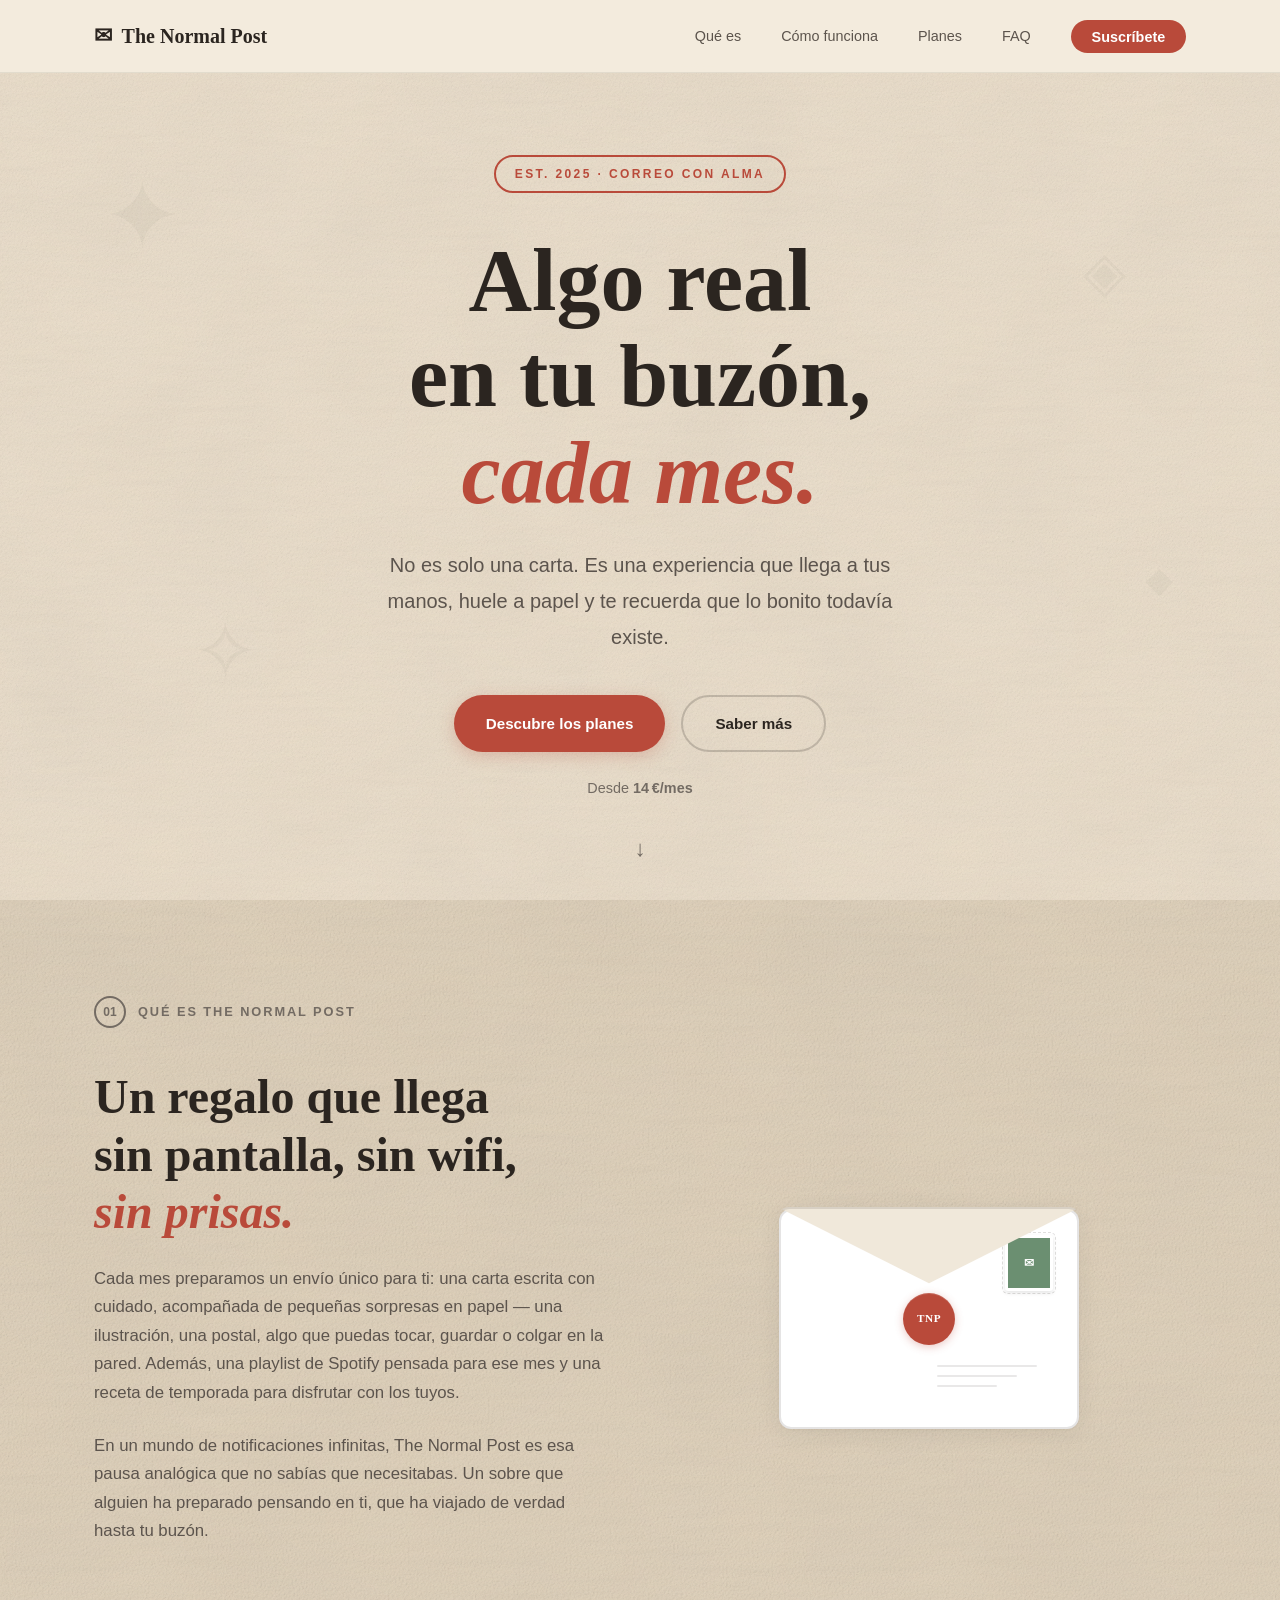
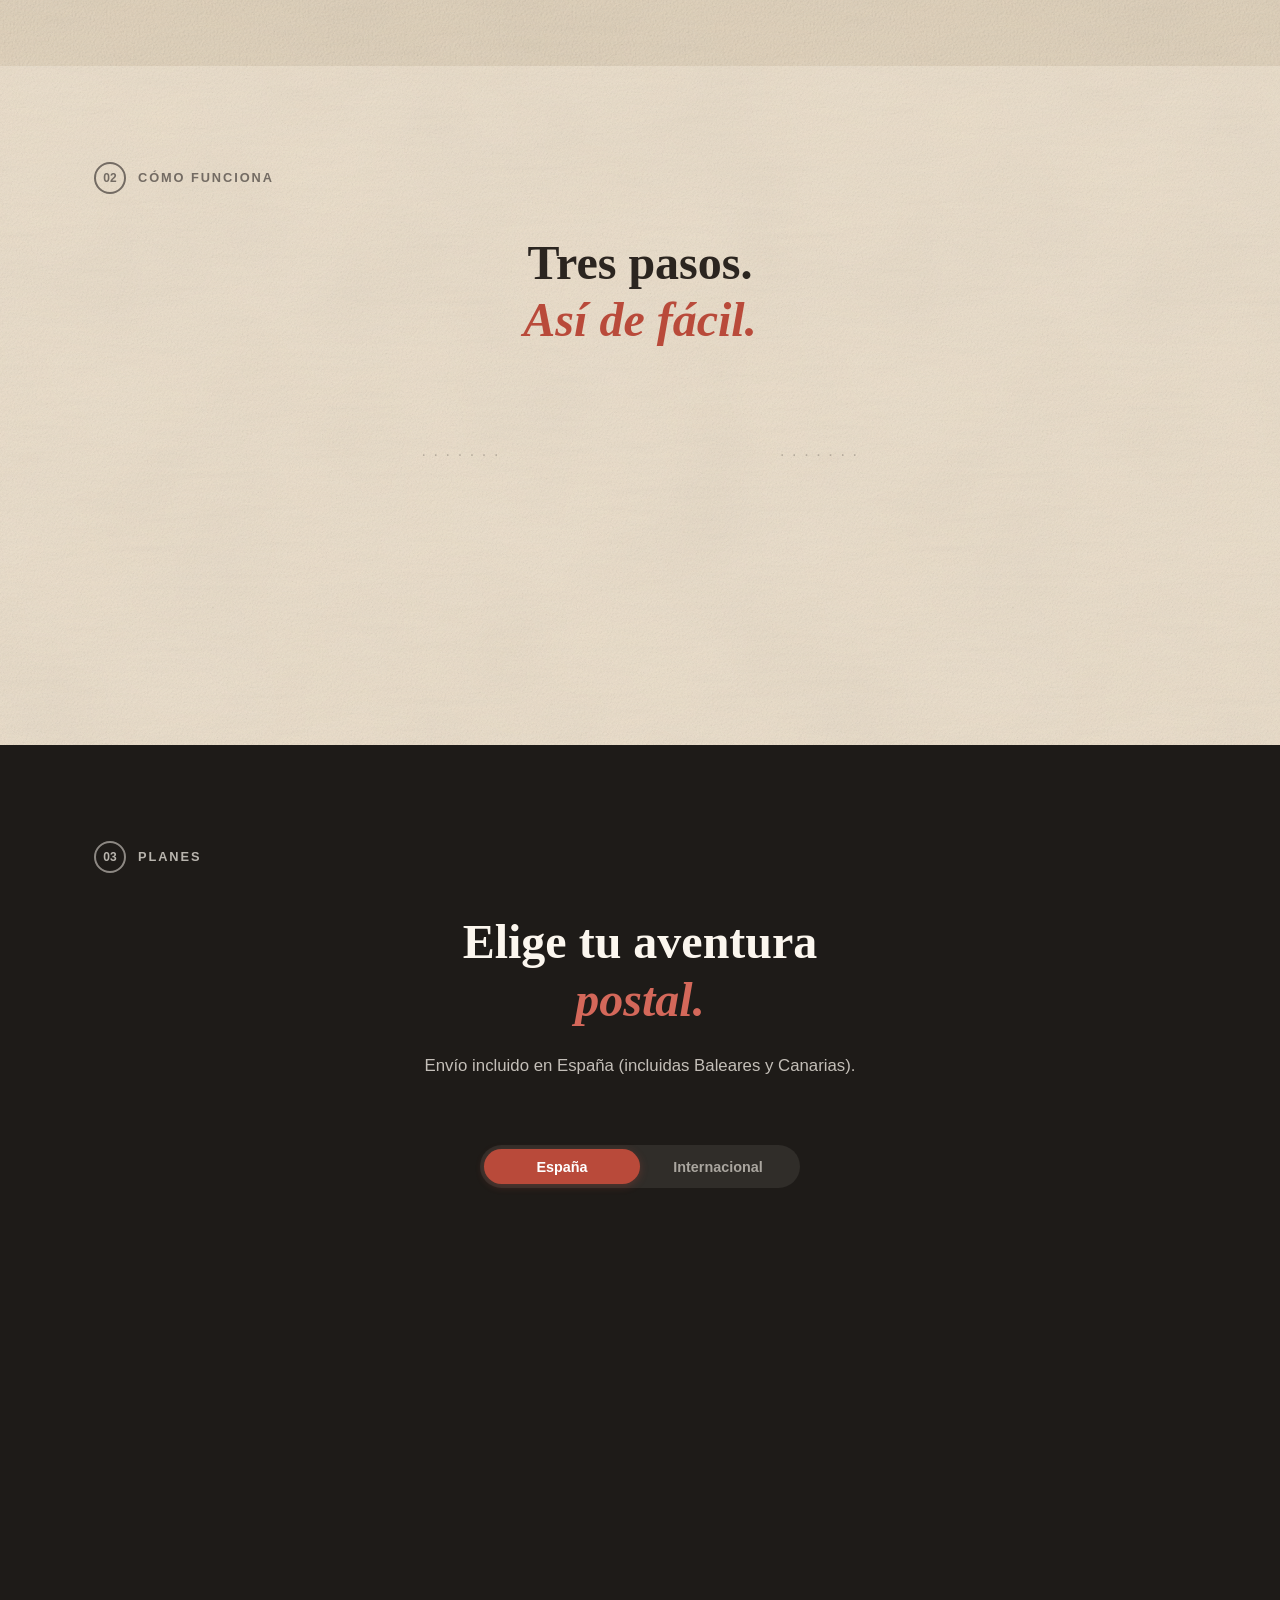
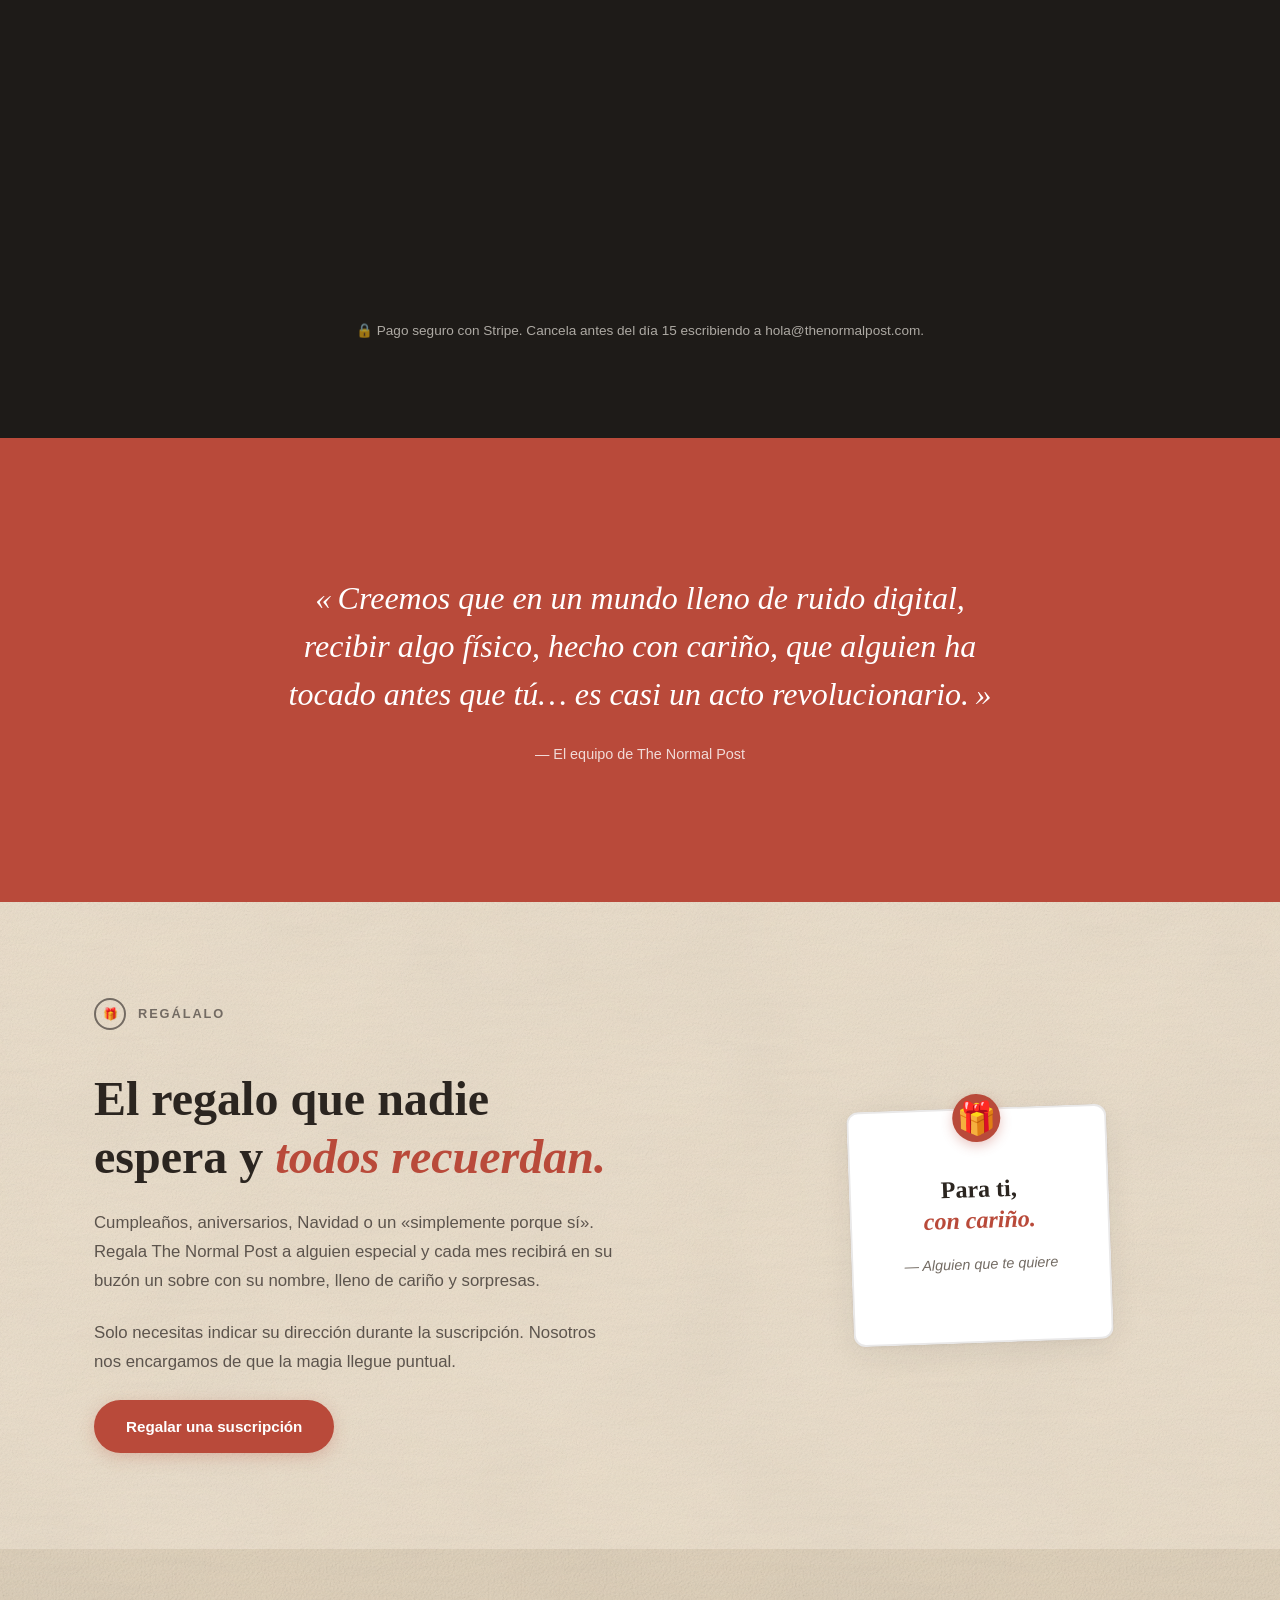
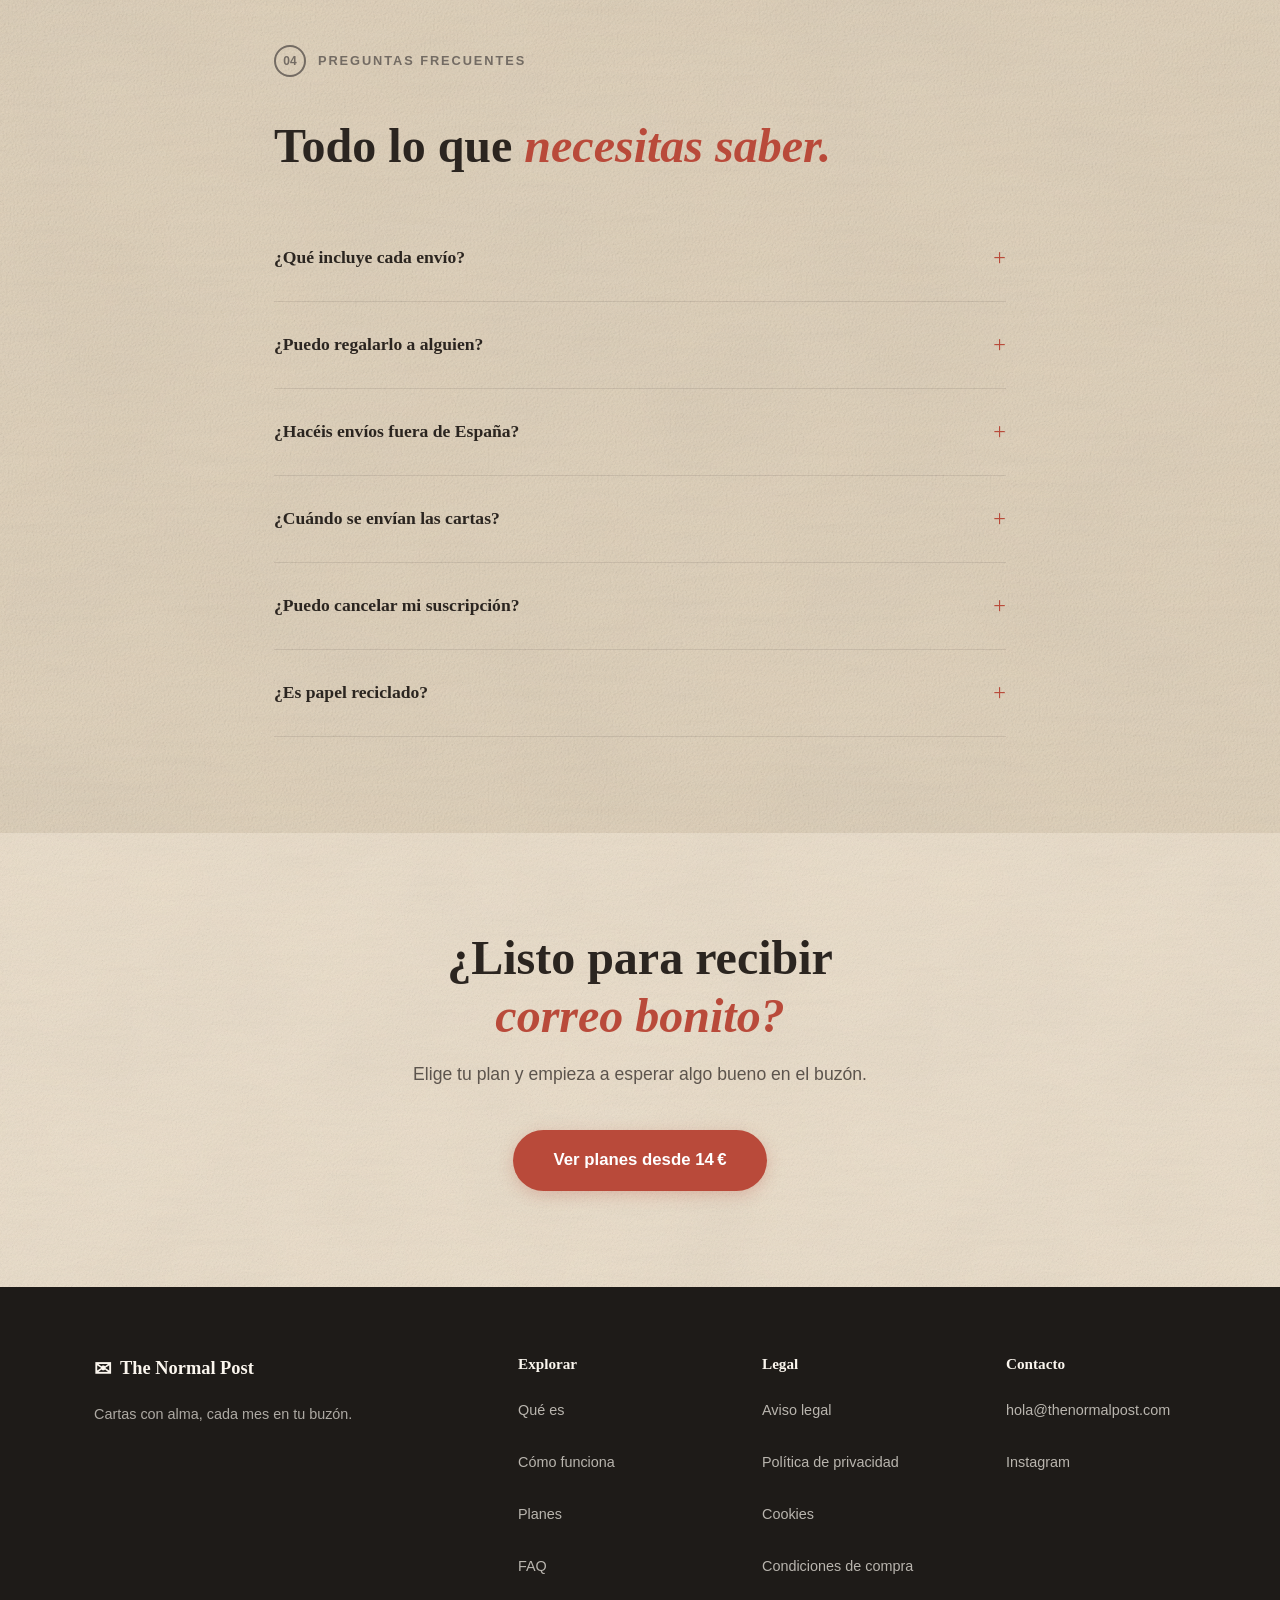
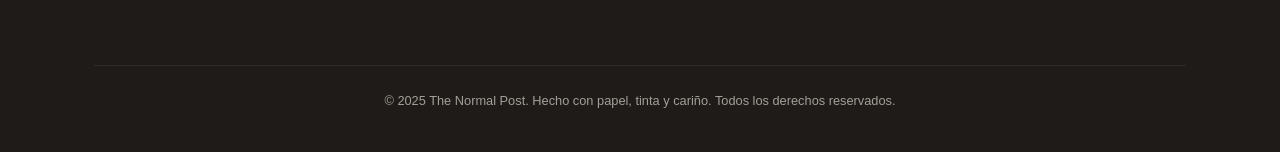
==== commit ebdc3c8b: "feat: optimización Lighthouse elite, mobile y seguridad Lighthouse / Bugs: - Fix querySelector('#') " ====
--- a/index.html
+++ b/index.html
@@ -27,7 +27,7 @@
   <meta name="twitter:description" content="Recibe cada mes una carta única en tu buzón. Una experiencia humana de regalo físico. Desde 14€/mes.">
   <meta name="twitter:image" content="https://thenormalpost.com/img/og-image.png">
 
-  <!-- Structured Data -->
+  <!-- Structured Data: Organization -->
   <script type="application/ld+json">
   {
     "@context": "https://schema.org",
@@ -38,32 +38,43 @@
     "logo": "https://thenormalpost.com/img/favicon.svg",
     "sameAs": [
       "https://instagram.com/thenormalpost"
-    ],
-    "offers": [
-      {
-        "@type": "Offer",
-        "name": "1 Mes",
-        "price": "14.00",
-        "priceCurrency": "EUR",
-        "description": "Una carta única durante un mes",
-        "url": "https://thenormalpost.com/#planes"
-      },
-      {
-        "@type": "Offer",
-        "name": "3 Meses",
-        "price": "42.00",
-        "priceCurrency": "EUR",
-        "description": "Tres meses de cartas únicas",
-        "url": "https://thenormalpost.com/#planes"
-      },
-      {
-        "@type": "Offer",
-        "name": "1 Año",
-        "price": "150.00",
-        "priceCurrency": "EUR",
-        "description": "Un año completo de cartas únicas",
-        "url": "https://thenormalpost.com/#planes"
-      }
+    ]
+  }
+  </script>
+
+  <!-- Structured Data: Service + Offers -->
+  <script type="application/ld+json">
+  {
+    "@context": "https://schema.org",
+    "@type": "Service",
+    "name": "The Normal Post — Suscripción de cartas",
+    "provider": { "@type": "Organization", "name": "The Normal Post" },
+    "areaServed": { "@type": "Country", "name": "ES" },
+    "url": "https://thenormalpost.com/#planes",
+    "hasOfferCatalog": {
+      "@type": "OfferCatalog",
+      "name": "Planes de suscripción",
+      "itemListElement": [
+        { "@type": "Offer", "name": "Carta Suelta — 1 Mes", "price": "14.00", "priceCurrency": "EUR", "description": "Una carta única durante un mes", "url": "https://thenormalpost.com/#planes" },
+        { "@type": "Offer", "name": "Correspondencia — 3 Meses", "price": "42.00", "priceCurrency": "EUR", "description": "Tres meses de cartas únicas", "url": "https://thenormalpost.com/#planes" },
+        { "@type": "Offer", "name": "Suscripción Anual — 12 Meses", "price": "150.00", "priceCurrency": "EUR", "description": "Un año completo de cartas únicas", "url": "https://thenormalpost.com/#planes" }
+      ]
+    }
+  }
+  </script>
+
+  <!-- Structured Data: FAQPage -->
+  <script type="application/ld+json">
+  {
+    "@context": "https://schema.org",
+    "@type": "FAQPage",
+    "mainEntity": [
+      { "@type": "Question", "name": "¿Qué incluye cada envío?", "acceptedAnswer": { "@type": "Answer", "text": "Cada mes recibirás un sobre con una carta escrita con cuidado, acompañada de pequeñas sorpresas en papel: postales, ilustraciones, stickers, marcapáginas o pequeños objetos de papelería. Además, cada envío incluye una playlist personalizada de Spotify y una receta de temporada." } },
+      { "@type": "Question", "name": "¿Puedo regalarlo a alguien?", "acceptedAnswer": { "@type": "Answer", "text": "¡Por supuesto! Durante el proceso de suscripción podrás indicar una dirección de envío diferente a la tuya." } },
+      { "@type": "Question", "name": "¿Hacéis envíos fuera de España?", "acceptedAnswer": { "@type": "Answer", "text": "¡Sí! Enviamos a toda España (incluidas Baleares y Canarias) con gastos de envío incluidos. También realizamos envíos internacionales con la suscripción mensual (Carta Suelta), con un coste adicional de 10 € por envío." } },
+      { "@type": "Question", "name": "¿Cuándo se envían las cartas?", "acceptedAnswer": { "@type": "Answer", "text": "Los envíos se realizan el día 15 de cada mes. Dependiendo de tu zona, la carta puede tardar entre 2 y 5 días laborables en llegar." } },
+      { "@type": "Question", "name": "¿Puedo cancelar mi suscripción?", "acceptedAnswer": { "@type": "Answer", "text": "Sí, puedes cancelar enviando un email a hola@thenormalpost.com antes del día 15 del mes en curso." } },
+      { "@type": "Question", "name": "¿Es papel reciclado?", "acceptedAnswer": { "@type": "Answer", "text": "Usamos papel certificado FSC y tintas ecológicas siempre que es posible. Los sobres y embalajes son 100% reciclables." } }
     ]
   }
   </script>
@@ -80,11 +91,13 @@
   <meta name="theme-color" content="#F0E4D0">
 
   <!-- Seguridad -->
-  <meta http-equiv="Content-Security-Policy" content="default-src 'self'; script-src 'self'; style-src 'self' 'unsafe-inline' https://fonts.googleapis.com; font-src https://fonts.gstatic.com; img-src 'self' data:; connect-src 'self'; frame-src 'none'; object-src 'none'; base-uri 'self'; form-action 'self' https://buy.stripe.com;">
+  <meta http-equiv="Content-Security-Policy" content="default-src 'self'; script-src 'self'; style-src 'self' https://fonts.googleapis.com; font-src https://fonts.gstatic.com; img-src 'self' data:; connect-src 'self'; frame-src 'none'; object-src 'none'; base-uri 'self'; form-action 'self' https://buy.stripe.com; upgrade-insecure-requests;">
   <meta name="referrer" content="strict-origin-when-cross-origin">
   <meta http-equiv="X-Content-Type-Options" content="nosniff">
+  <meta http-equiv="X-XSS-Protection" content="0">
 
   <link rel="stylesheet" href="css/styles.css">
+  <noscript><style>.animate-on-scroll { opacity: 1 !important; transform: none !important; }</style></noscript>
 </head>
 <body>
 
@@ -93,14 +106,14 @@
   <!-- Navegación -->
   <nav class="nav" id="nav" aria-label="Navegación principal">
     <div class="nav__container">
-      <a href="#" class="nav__logo">
+      <a href="#" class="nav__logo" aria-label="The Normal Post - Inicio">
         <span class="nav__logo-icon" aria-hidden="true">✉</span>
         <span class="nav__logo-text">The Normal Post</span>
       </a>
       <button class="nav__toggle" id="nav-toggle" aria-label="Abrir menú" aria-expanded="false" aria-controls="nav-menu">
         <span></span><span></span><span></span>
       </button>
-      <ul class="nav__menu" id="nav-menu">
+      <ul class="nav__menu" id="nav-menu" role="list">
         <li><a href="#que-es" class="nav__link">Qué es</a></li>
         <li><a href="#como-funciona" class="nav__link">Cómo funciona</a></li>
         <li><a href="#planes" class="nav__link">Planes</a></li>
@@ -483,7 +496,7 @@
   </footer>
 
   <!-- Sticky bar mobile -->
-  <div class="sticky-bar" id="sticky-bar">
+  <div class="sticky-bar" id="sticky-bar" role="complementary" aria-label="Suscripción">
     <a href="#planes" class="sticky-bar__btn">Suscríbete desde 14&thinsp;€/mes</a>
   </div>
 
--- a/css/styles.css
+++ b/css/styles.css
@@ -54,6 +54,7 @@
 html {
   scroll-behavior: smooth;
   scroll-padding-top: 80px;
+  scroll-padding-bottom: 5rem;
 }
 
 body {
@@ -65,6 +66,7 @@
   line-height: 1.7;
   font-size: 16px;
   -webkit-font-smoothing: antialiased;
+  -moz-osx-font-smoothing: grayscale;
   overflow-x: hidden;
 }
 
@@ -224,11 +226,15 @@
 .nav__toggle {
   display: none;
   flex-direction: column;
+  justify-content: center;
+  align-items: center;
   gap: 5px;
   background: none;
   border: none;
   cursor: pointer;
-  padding: 4px;
+  padding: 8px;
+  min-width: 44px;
+  min-height: 44px;
 }
 
 .nav__toggle span {
@@ -244,6 +250,7 @@
 .hero {
   position: relative;
   min-height: 100vh;
+  min-height: 100dvh;
   display: flex;
   align-items: center;
   justify-content: center;
@@ -358,7 +365,10 @@
   border: none;
   border-radius: 100px;
   cursor: pointer;
-  transition: all var(--duration) var(--ease);
+  transition: background var(--duration) var(--ease),
+              transform var(--duration) var(--ease),
+              box-shadow var(--duration) var(--ease),
+              border-color var(--duration) var(--ease);
   text-decoration: none;
 }
 
@@ -474,7 +484,7 @@
   height: 32px;
   border: 2px solid var(--ink-muted);
   border-radius: 50%;
-  font-size: 0.7rem;
+  font-size: 0.75rem;
   font-weight: 700;
   letter-spacing: 0;
 }
@@ -571,6 +581,7 @@
   background: var(--paper-dark);
   border: 2px solid rgba(43, 37, 32, 0.12);
   border-radius: var(--radius-md) var(--radius-md) 0 0;
+  -webkit-clip-path: polygon(0 0, 100% 0, 50% 85%);
   clip-path: polygon(0 0, 100% 0, 50% 85%);
   z-index: 1;
   transition: transform 0.5s var(--ease);
@@ -1174,7 +1185,10 @@
 }
 
 .footer__links a {
+  display: inline-block;
   font-size: 0.9rem;
+  padding: 0.35rem 0;
+  min-height: 44px;
   color: rgba(251, 246, 238, 0.7);
   transition: color var(--duration) var(--ease);
 }
@@ -1354,7 +1368,14 @@
 
   .hero {
     min-height: 90vh;
+    min-height: 90dvh;
     padding: 100px var(--space-md) var(--space-lg);
+  }
+
+  .nav__menu .nav__link {
+    min-height: 44px;
+    display: flex;
+    align-items: center;
   }
 
   .hero__title {
@@ -1451,7 +1472,7 @@
   }
 
   .hero__postmark {
-    font-size: 0.65rem;
+    font-size: 0.7rem;
     padding: 0.3rem 1rem;
   }
 
@@ -1473,3 +1494,22 @@
     padding: 0 var(--space-sm);
   }
 }
+
+@media (prefers-reduced-motion: reduce) {
+  *,
+  *::before,
+  *::after {
+    animation-duration: 0.01ms !important;
+    animation-iteration-count: 1 !important;
+    transition-duration: 0.01ms !important;
+  }
+
+  html {
+    scroll-behavior: auto;
+  }
+
+  .animate-on-scroll {
+    opacity: 1;
+    transform: none;
+  }
+}
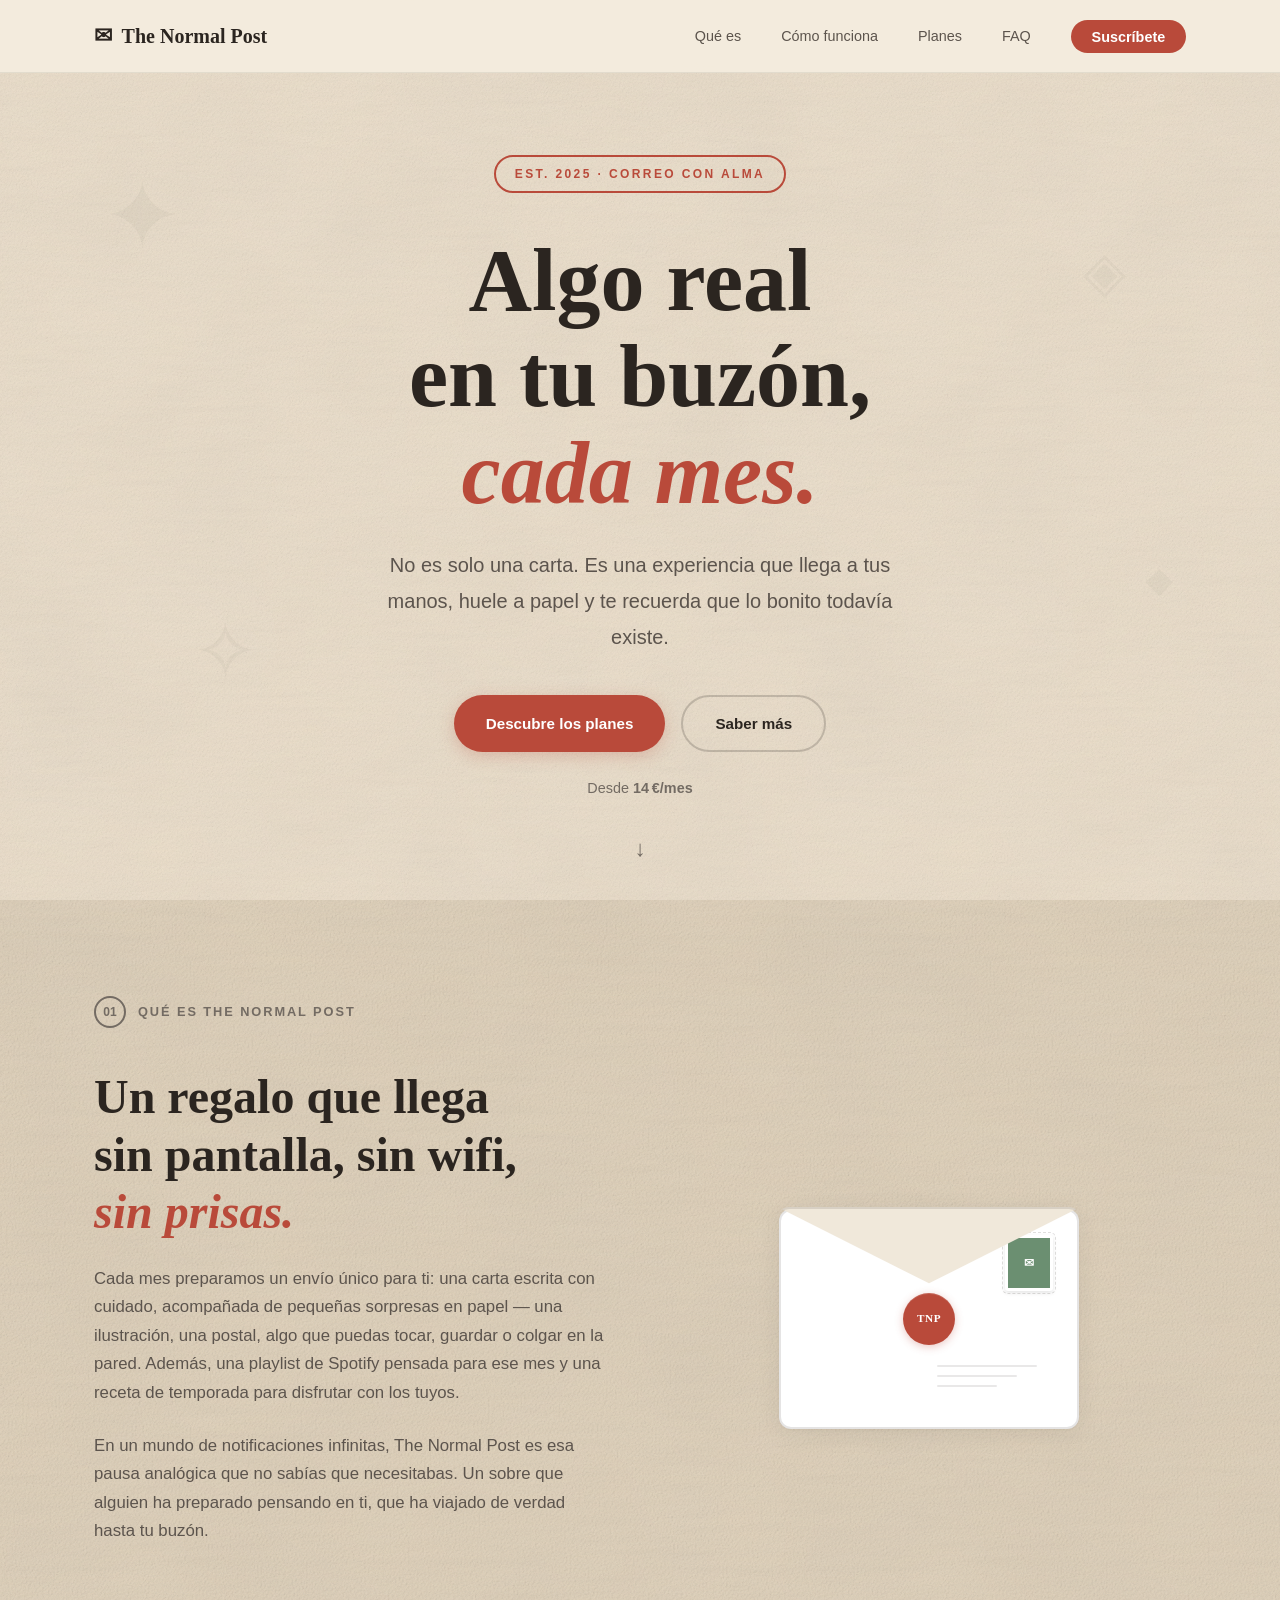
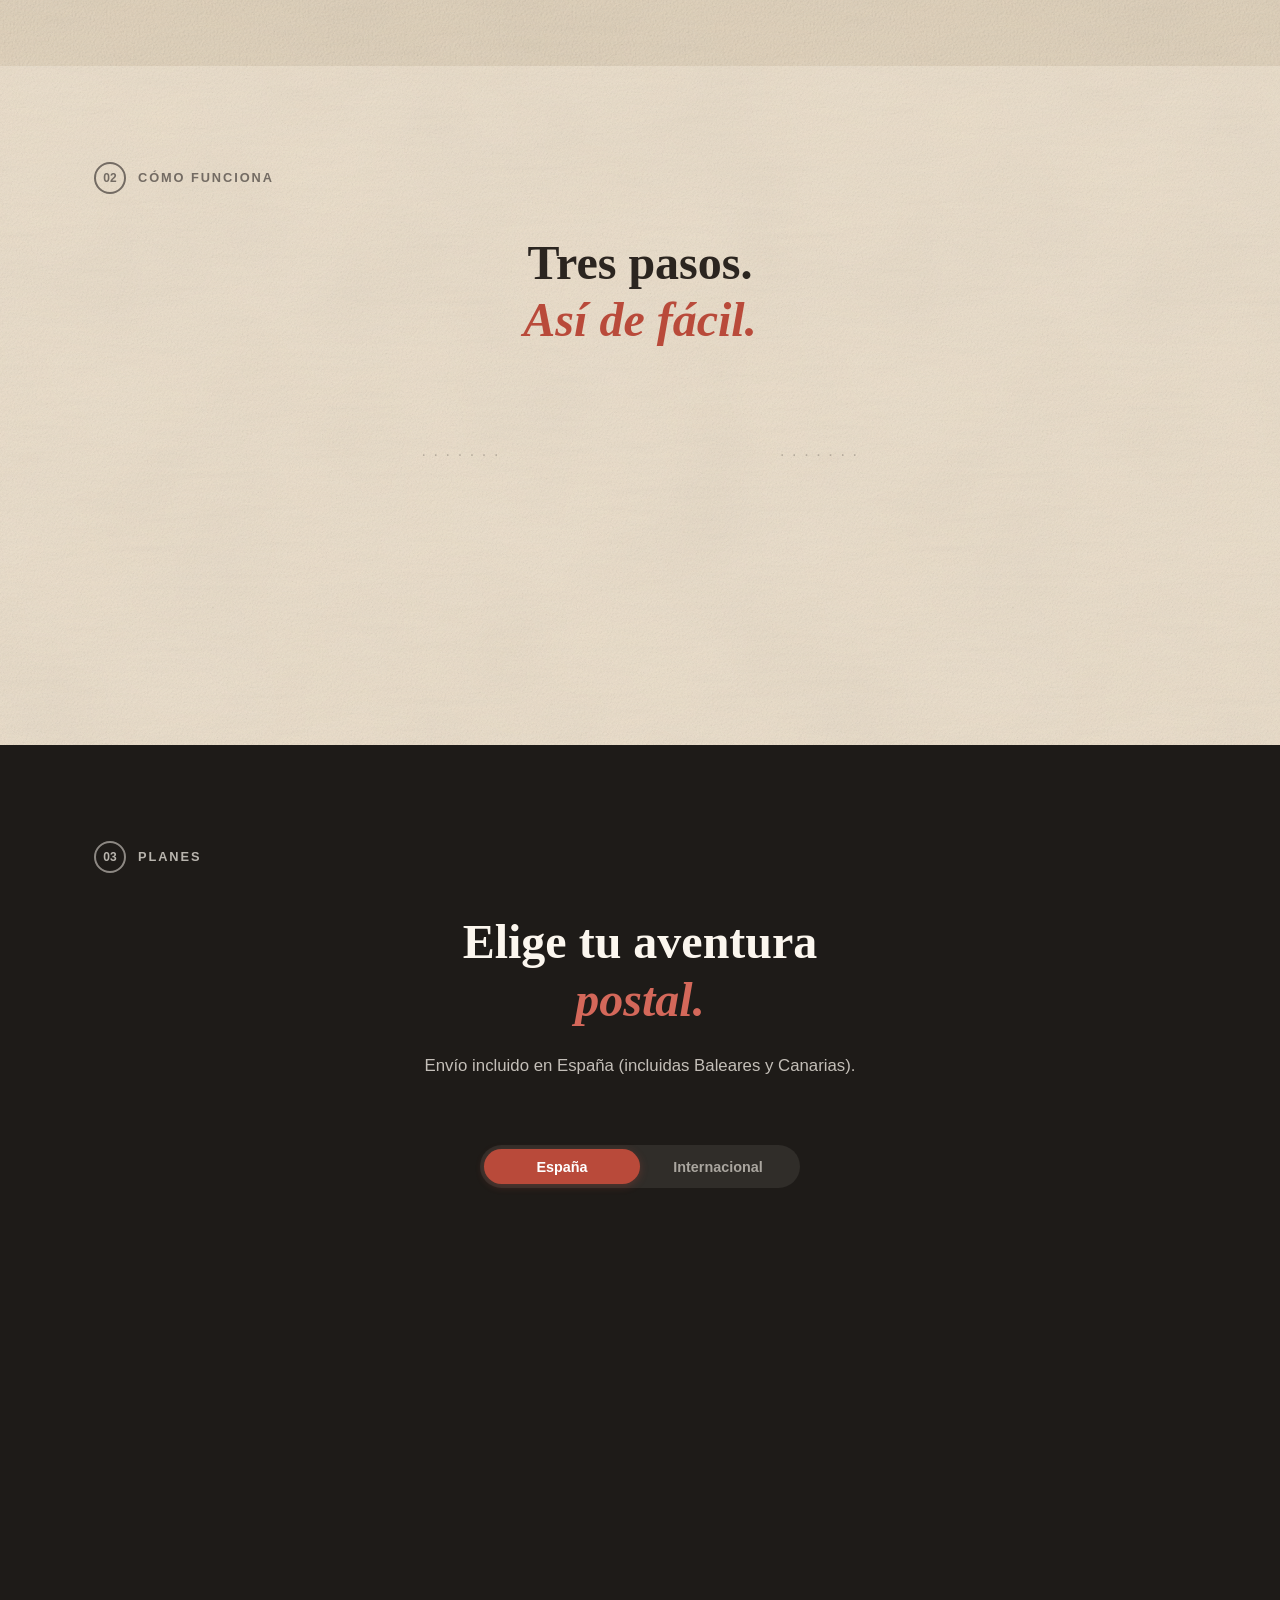
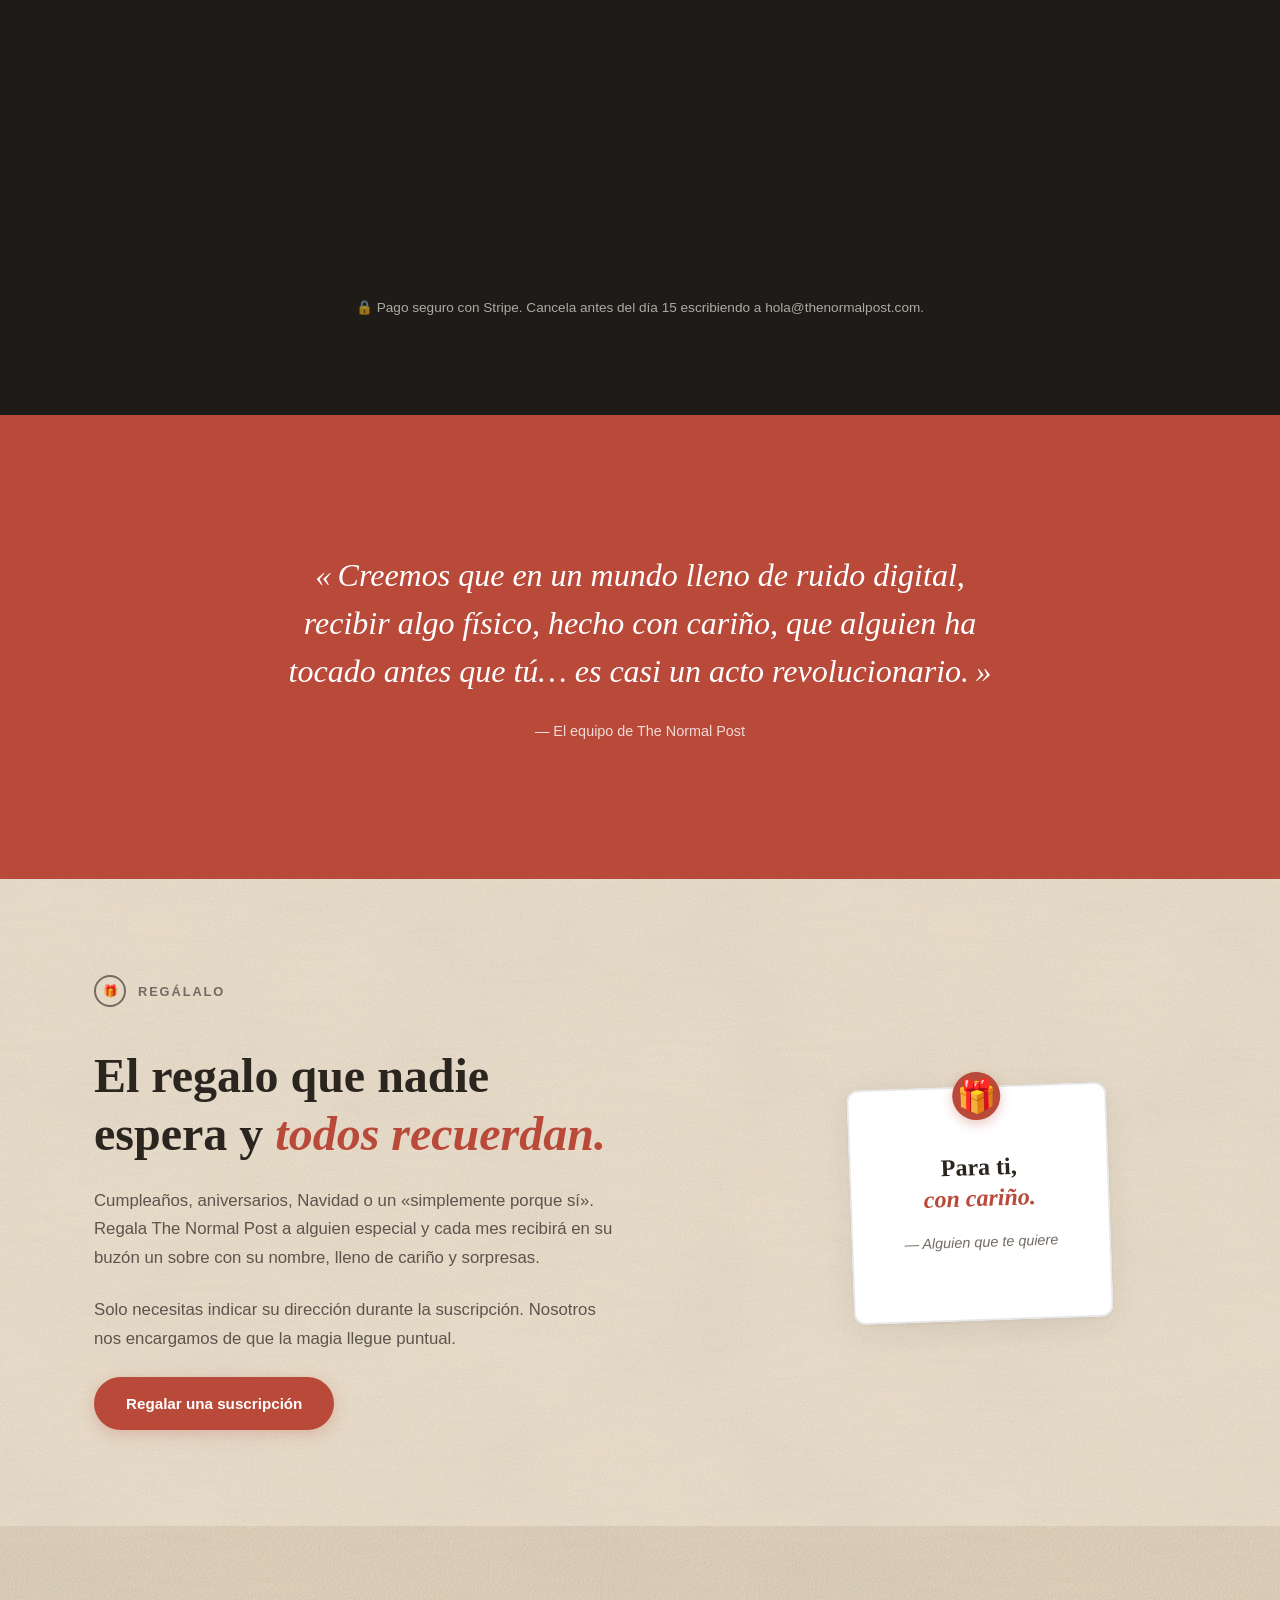
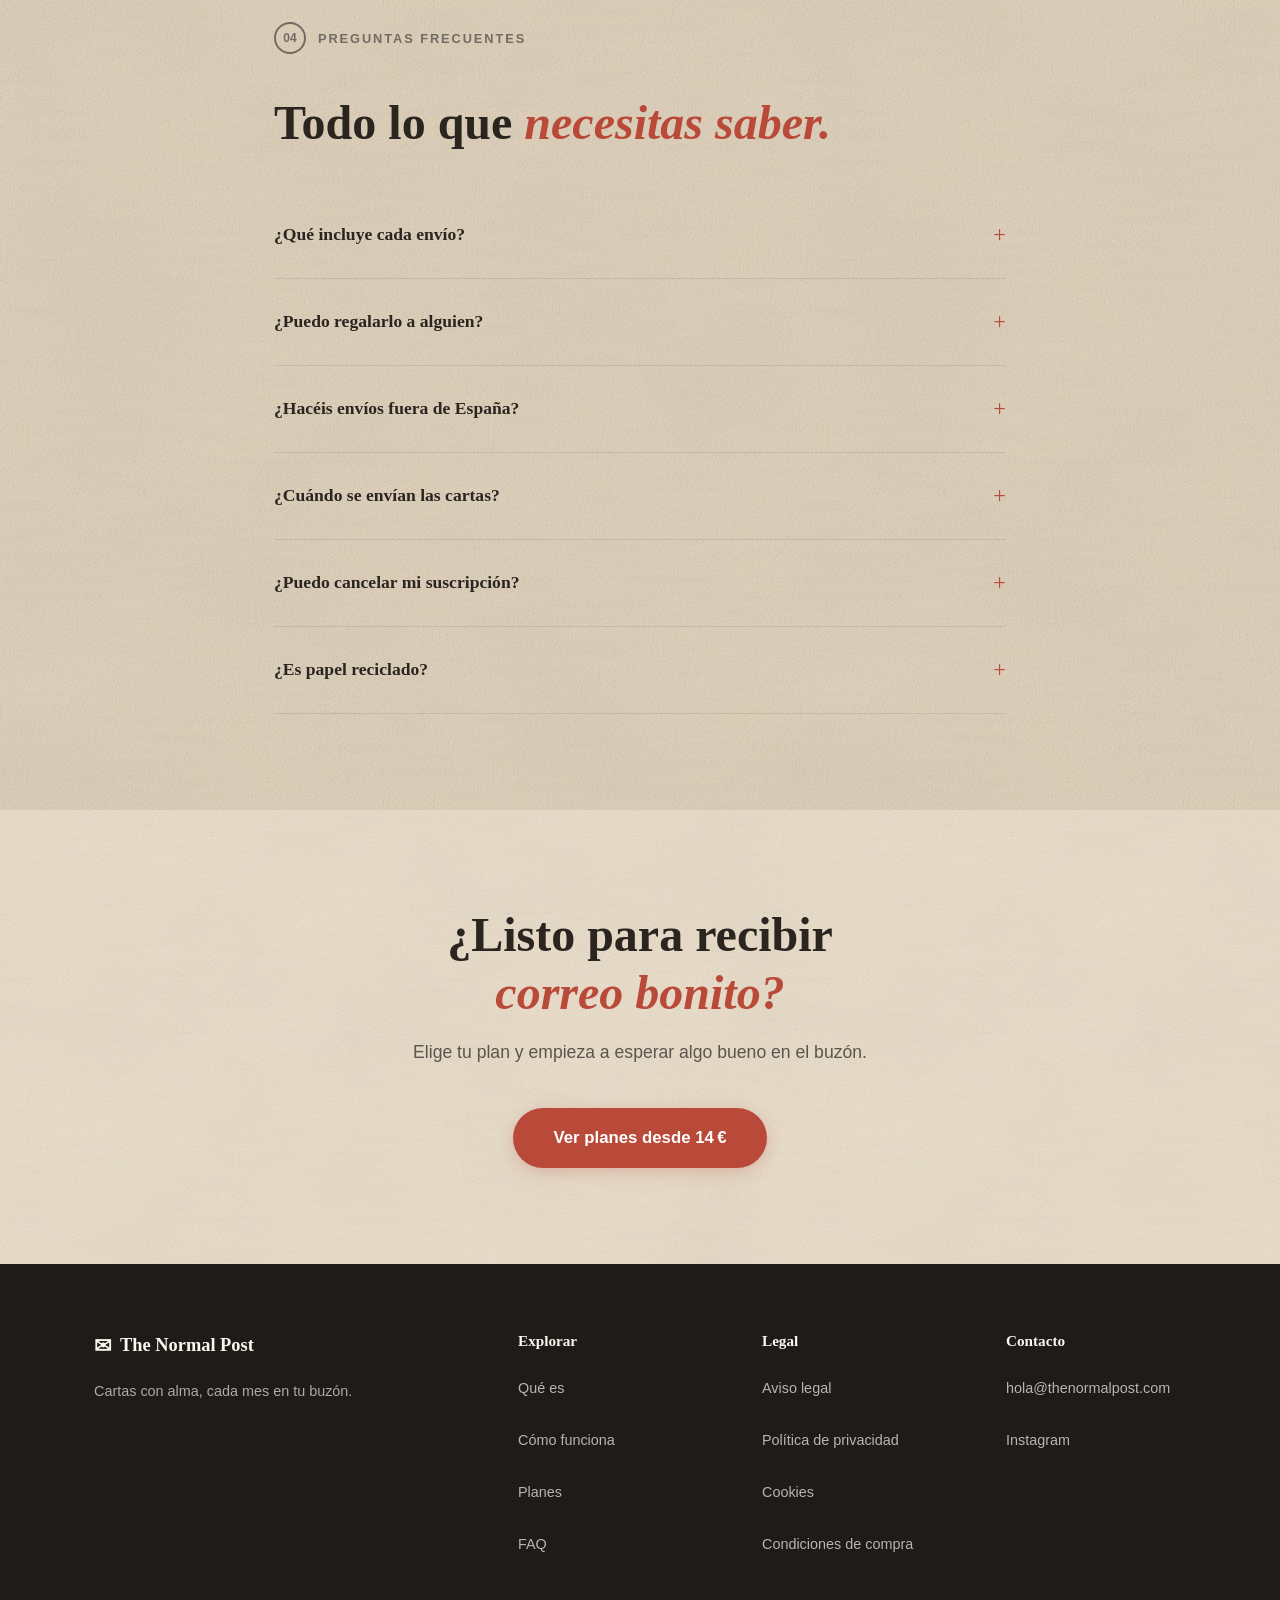
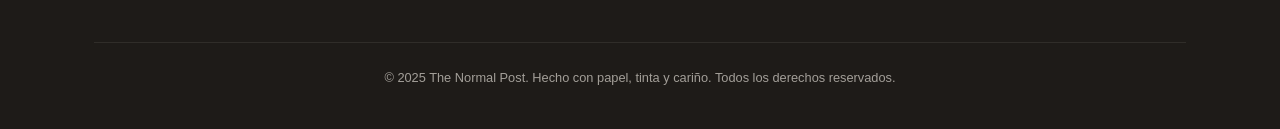
==== commit 6e0dc421: "fix(pricing): tachado anual sutil e inline, mismo color que los números Vuelve al estilo original: t" ====
--- a/index.html
+++ b/index.html
@@ -311,8 +311,8 @@
             <div class="pricing__stamp-corner">◈</div>
             <h3 class="pricing__name">Suscripción Anual</h3>
             <p class="pricing__desc">Un año de sorpresas en papel.</p>
-            <span class="pricing__original-price">14&thinsp;€/mes</span>
             <div class="pricing__price">
+              <span class="pricing__original-price">14&thinsp;€/mes</span>
               <span class="pricing__amount">12,50</span>
               <span class="pricing__currency">€</span>
               <span class="pricing__per-month">/mes</span>
--- a/css/styles.css
+++ b/css/styles.css
@@ -859,17 +859,12 @@
 }
 
 .pricing__original-price {
-  display: inline-block;
-  font-size: 0.85rem;
+  font-size: 1.3rem;
   font-weight: 600;
-  color: rgba(251, 246, 238, 0.6);
+  color: rgba(251, 246, 238, 0.45);
   text-decoration: line-through;
-  text-decoration-thickness: 2px;
-  text-decoration-color: var(--sealing-wax);
-  background: rgba(251, 246, 238, 0.08);
-  padding: 0.25rem 0.7rem;
-  border-radius: 4px;
-  margin-bottom: 0.4rem;
+  align-self: center;
+  margin-right: 0.5rem;
 }
 
 .pricing__amount {
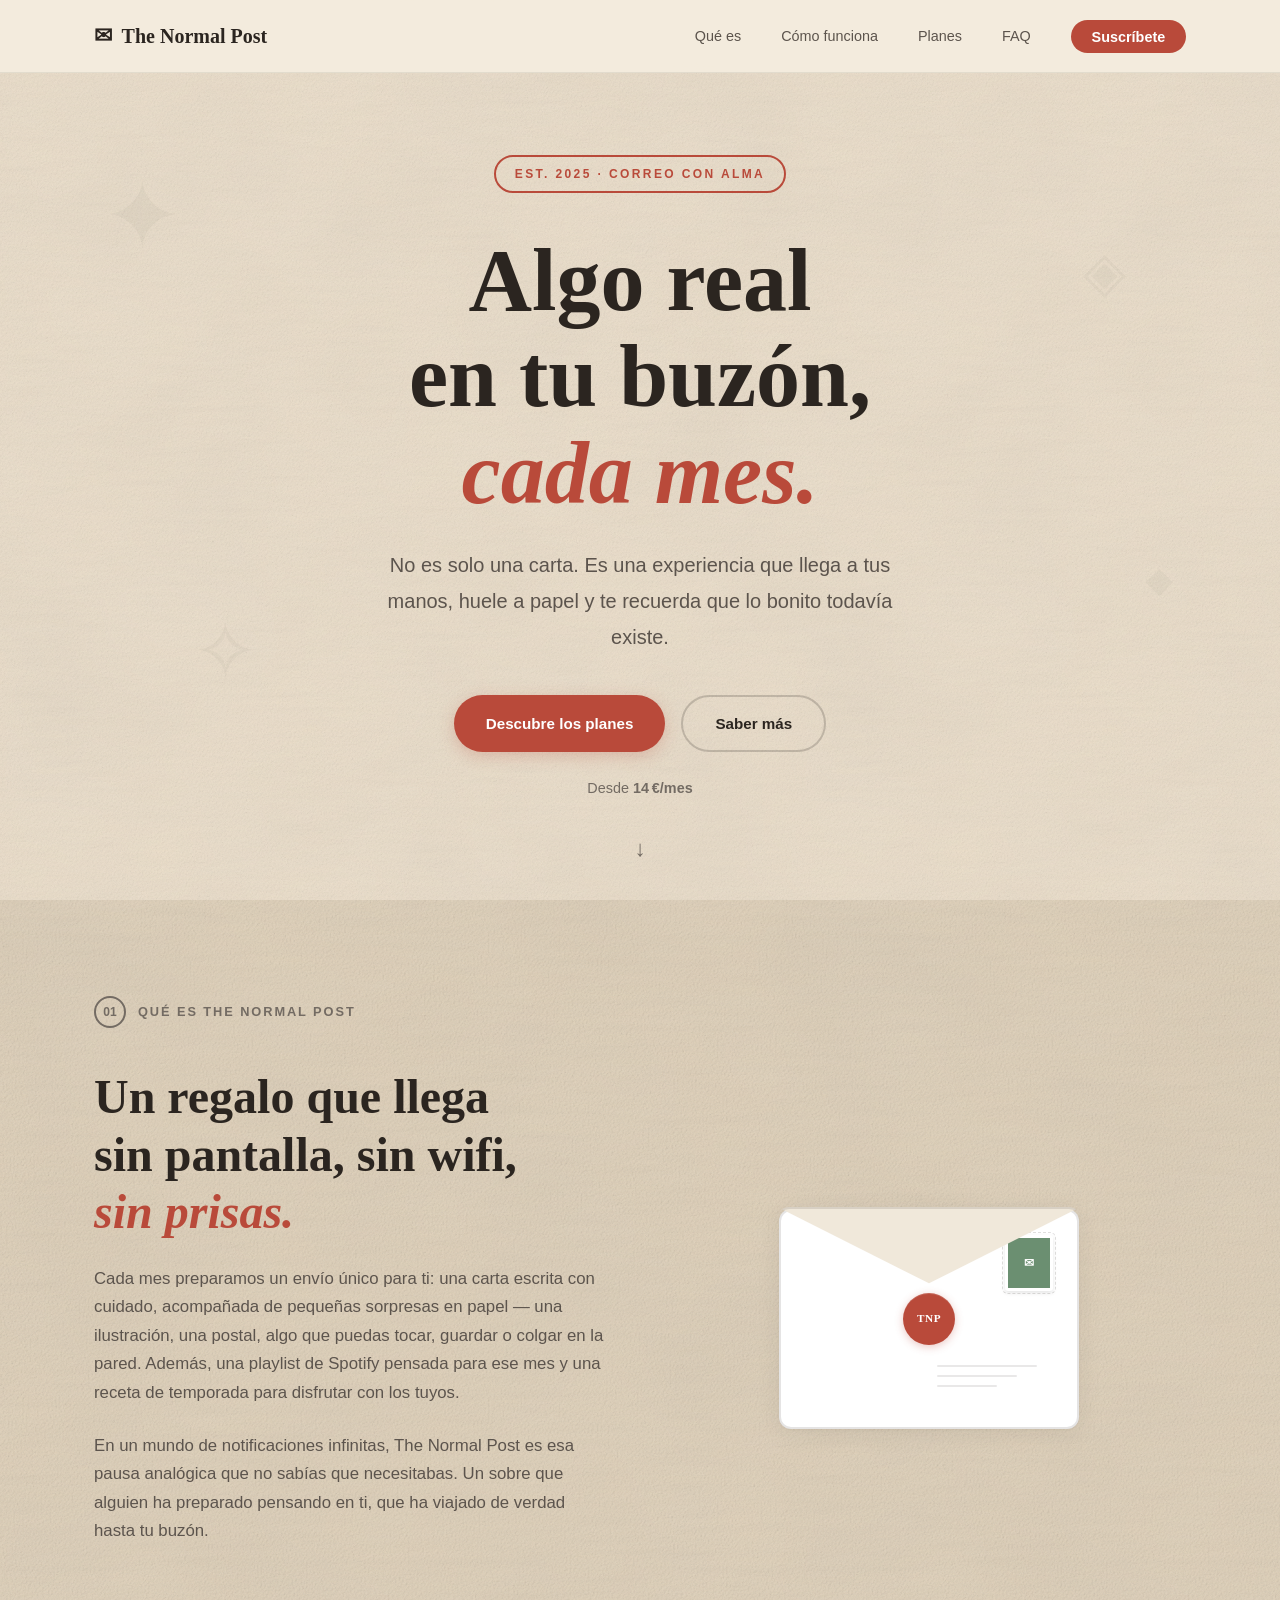
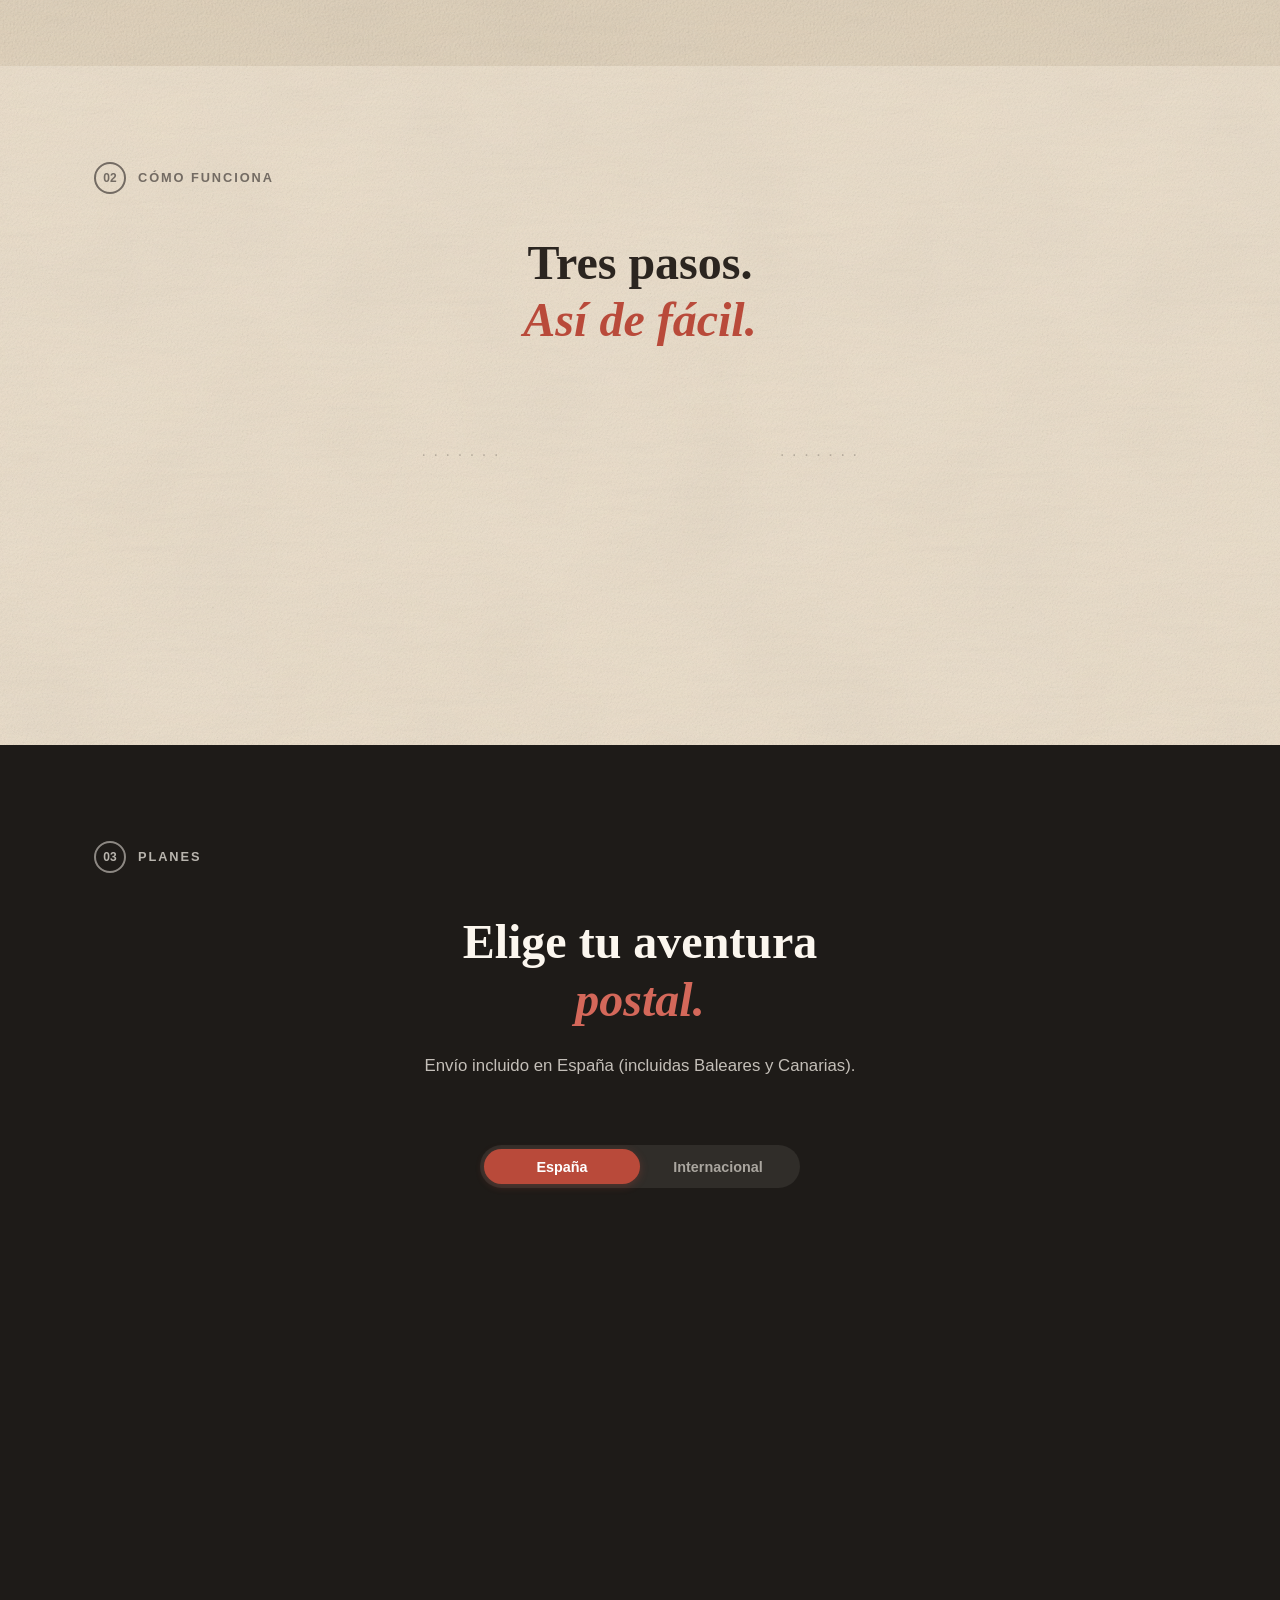
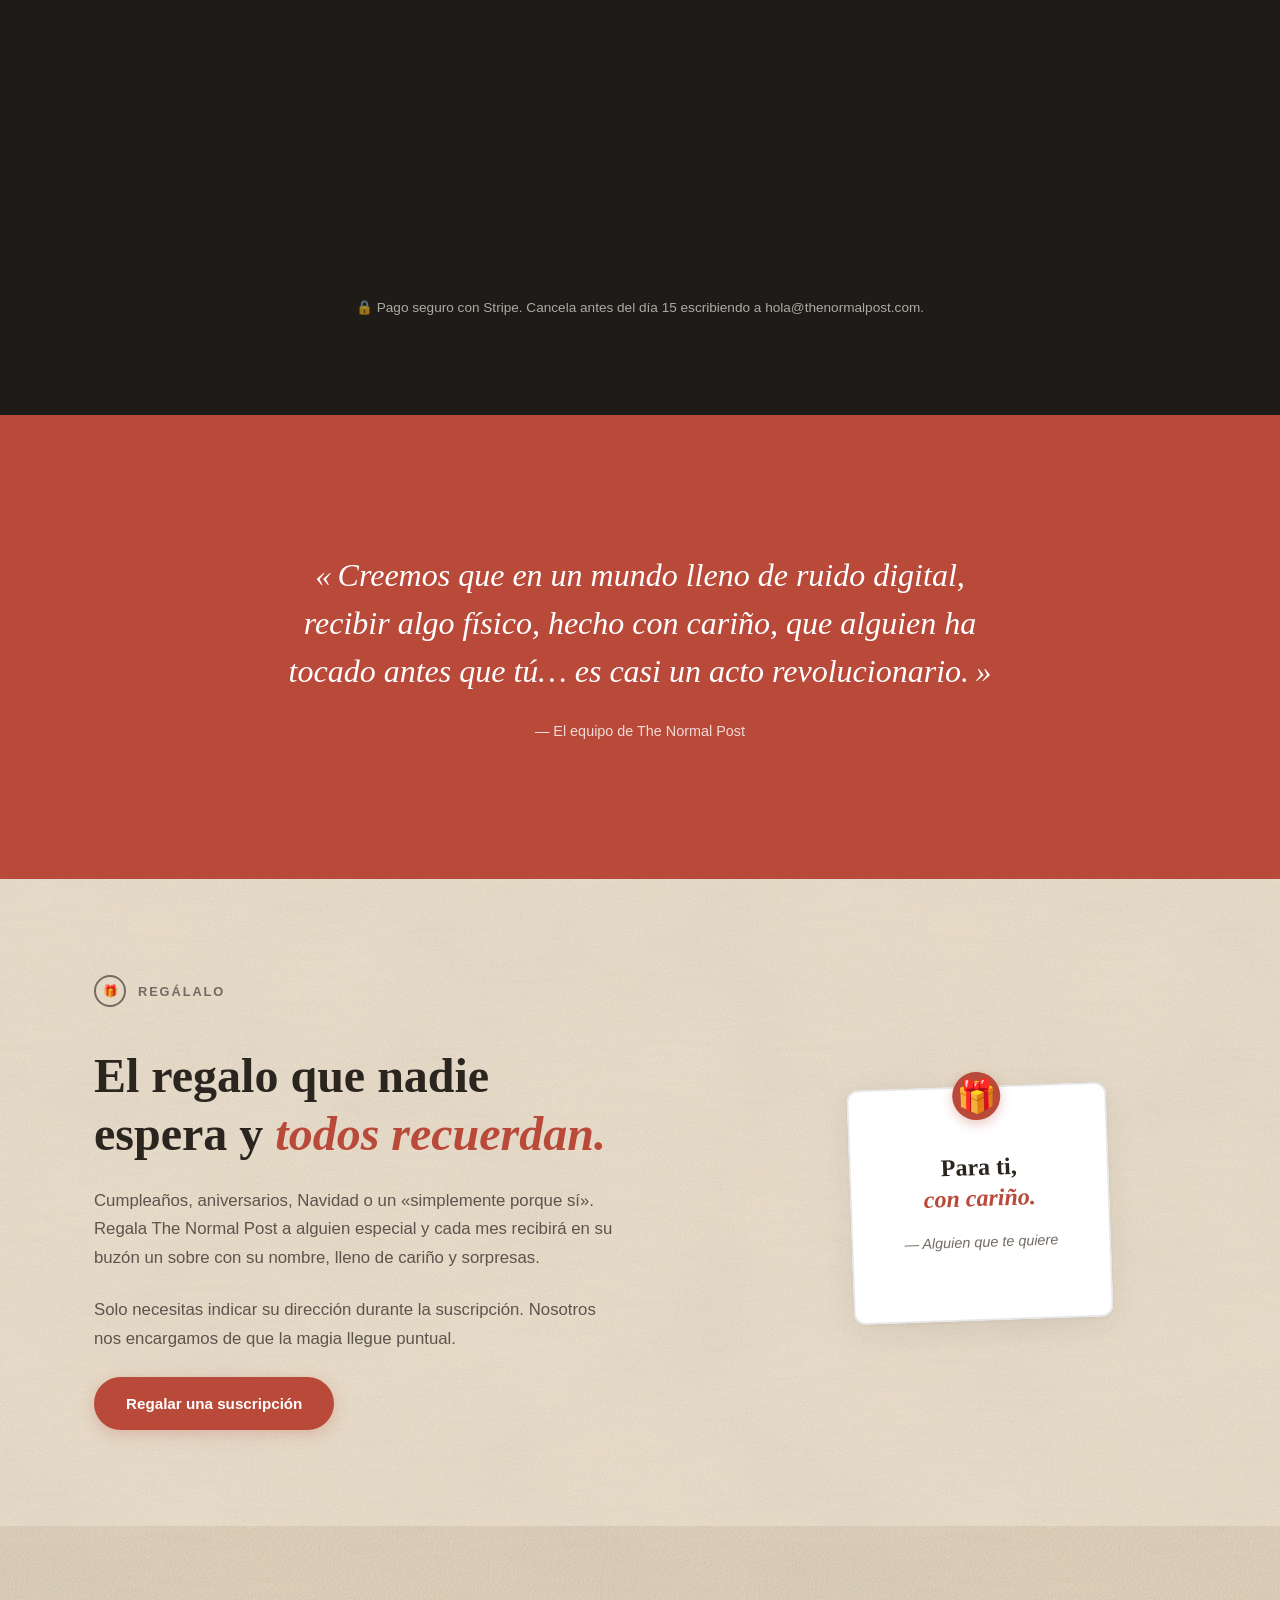
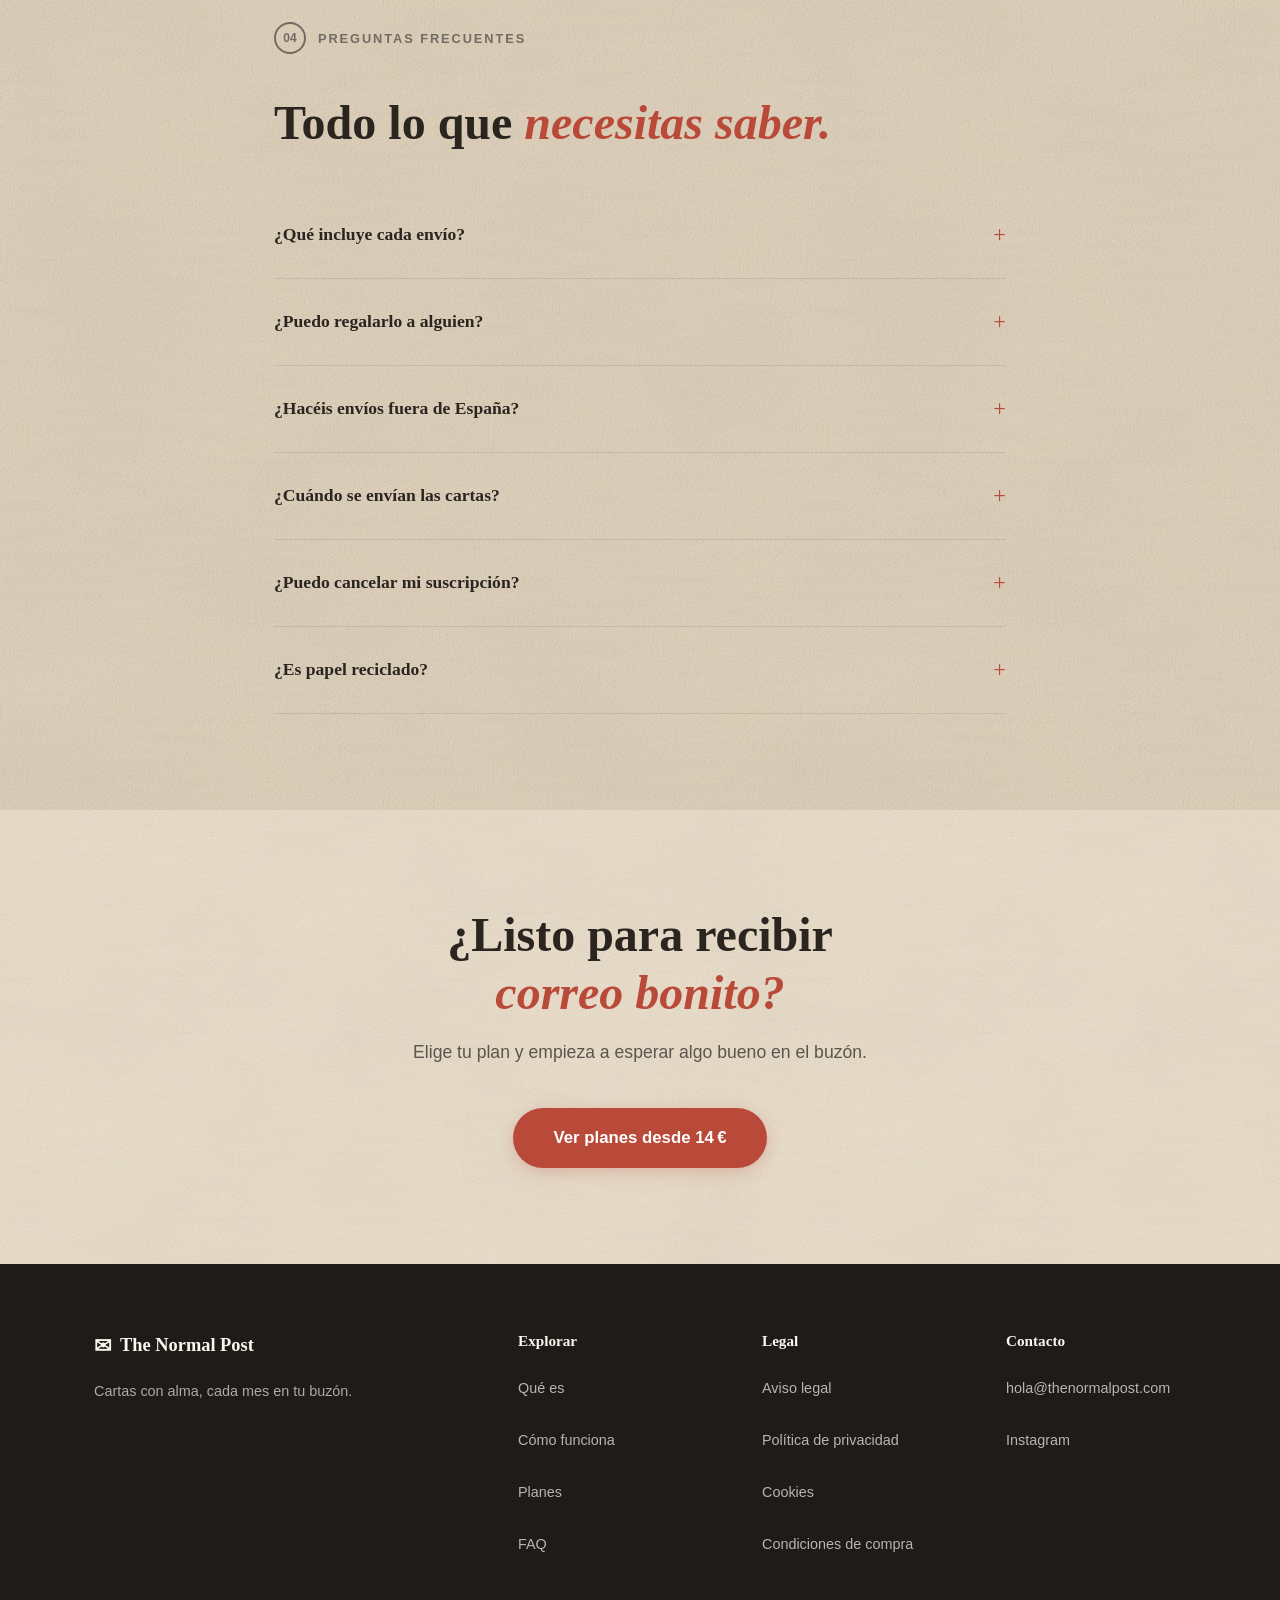
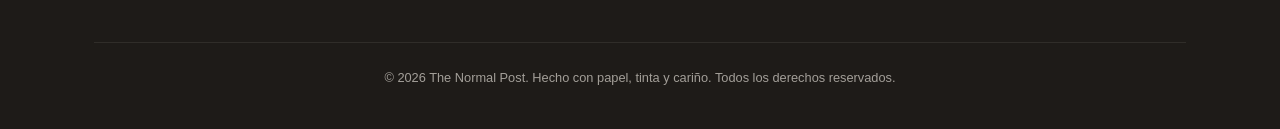
==== commit 35a36ce0: "fix: card internacional a ancho completo, padding legal, copyright 2026 - Card internacional sin max" ====
--- a/index.html
+++ b/index.html
@@ -422,7 +422,7 @@
         <details class="faq__item">
           <summary class="faq__question">¿Cuándo se envían las cartas?</summary>
           <div class="faq__answer">
-            <p>Los envíos se realizan el día 15 de cada mes. Dependiendo de tu zona, la carta puede tardar entre 2 y 5 días laborables en llegar a tu buzón.</p>
+            <p>Los envíos se realizan el día 15 de cada mes. En España, la carta suele llegar en 2 a 5 días laborables. Para envíos internacionales, el plazo estimado es de 7 a 15 días según el país de destino.</p>
           </div>
         </details>
 
@@ -475,10 +475,10 @@
         <div class="footer__links">
           <h4>Legal</h4>
           <ul>
-            <li><a href="#">Aviso legal</a></li>
-            <li><a href="#">Política de privacidad</a></li>
-            <li><a href="#">Cookies</a></li>
-            <li><a href="#">Condiciones de compra</a></li>
+            <li><a href="aviso-legal.html">Aviso legal</a></li>
+            <li><a href="privacidad.html">Política de privacidad</a></li>
+            <li><a href="cookies.html">Cookies</a></li>
+            <li><a href="condiciones.html">Condiciones de compra</a></li>
           </ul>
         </div>
         <div class="footer__links">
@@ -490,7 +490,7 @@
         </div>
       </div>
       <div class="footer__bottom">
-        <p>&copy; 2025 The Normal Post. Hecho con papel, tinta y cariño. Todos los derechos reservados.</p>
+        <p>&copy; 2026 The Normal Post. Hecho con papel, tinta y cariño. Todos los derechos reservados.</p>
       </div>
     </div>
   </footer>
--- a/css/styles.css
+++ b/css/styles.css
@@ -53,7 +53,7 @@
 
 html {
   scroll-behavior: smooth;
-  scroll-padding-top: 80px;
+  scroll-padding-top: 100px;
   scroll-padding-bottom: 5rem;
 }
 
@@ -447,6 +447,10 @@
   color: var(--paper);
 }
 
+.section--legal {
+  padding-top: calc(var(--space-2xl) + 72px);
+}
+
 .section--accent {
   background: var(--sealing-wax);
   color: var(--white);
@@ -756,9 +760,6 @@
 
 .pricing--international {
   grid-template-columns: 1fr;
-  max-width: 420px;
-  margin-left: auto;
-  margin-right: auto;
 }
 
 .pricing__int-notice {
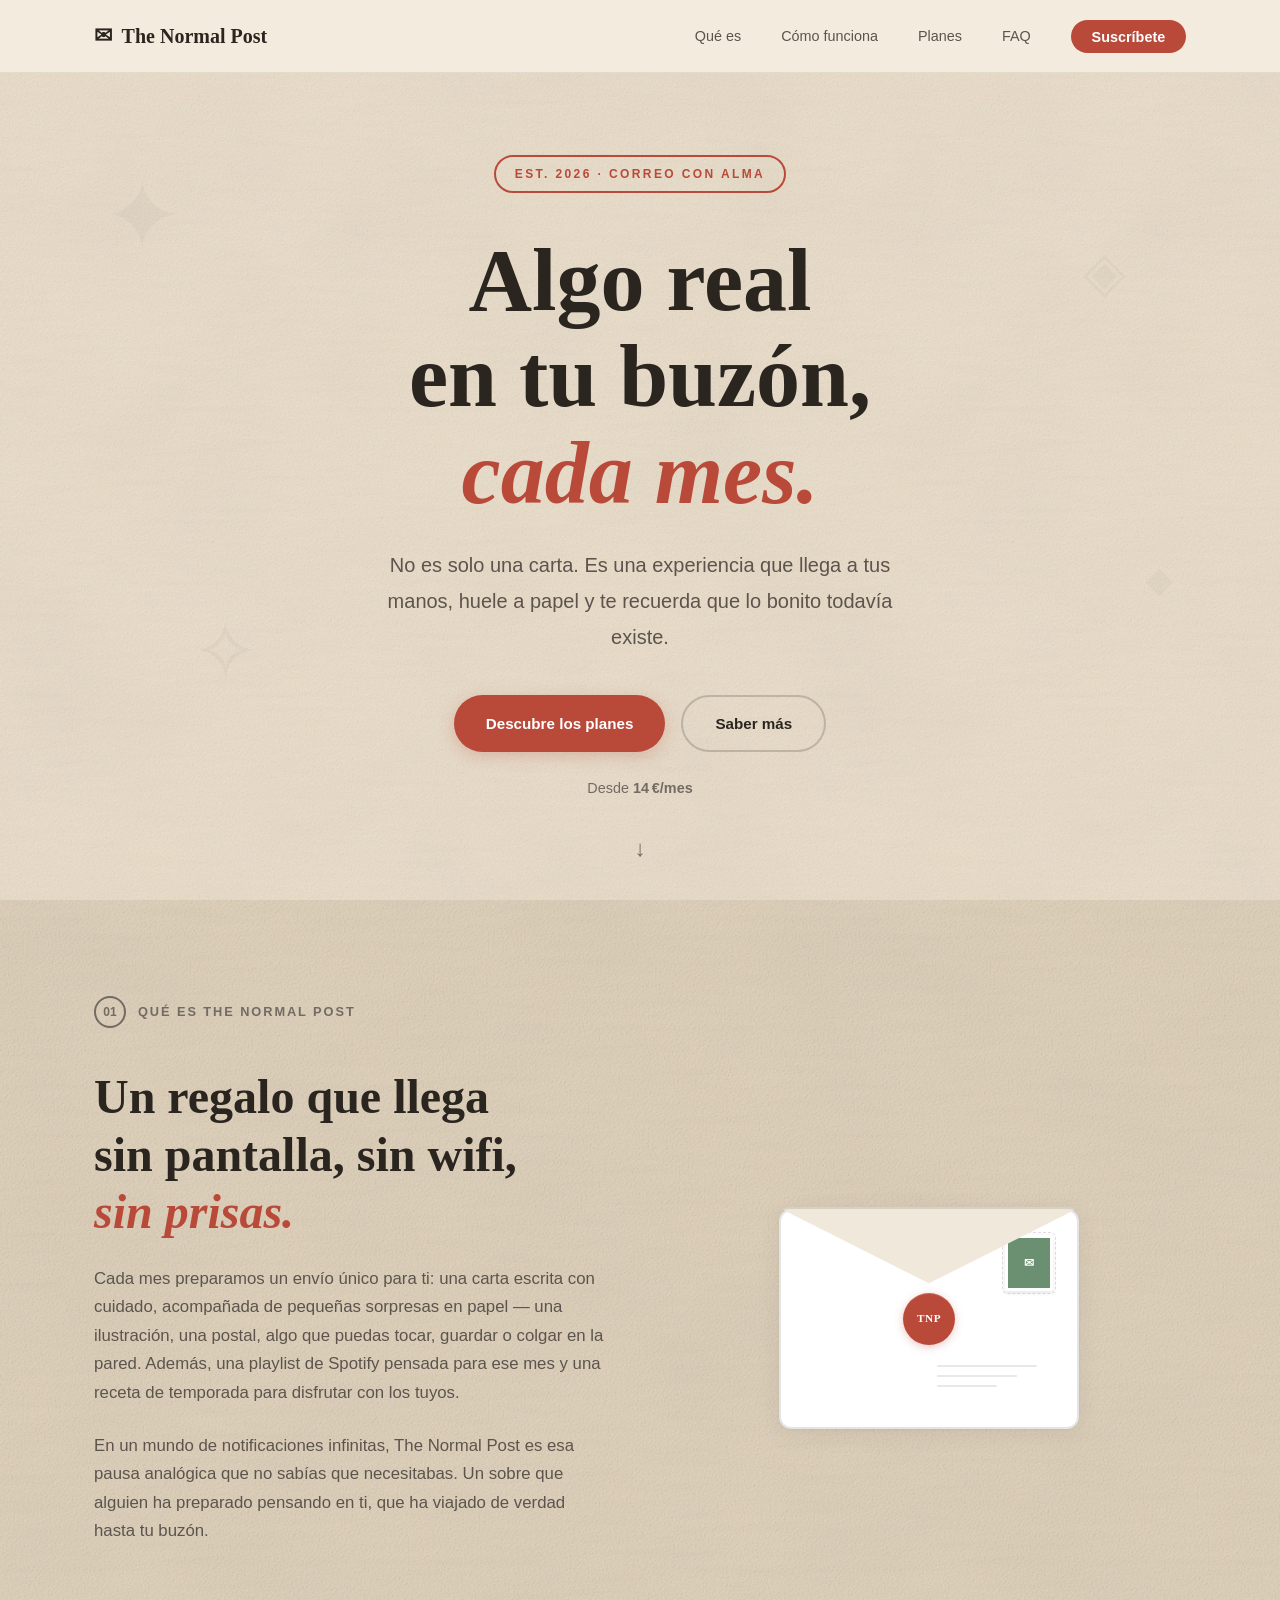
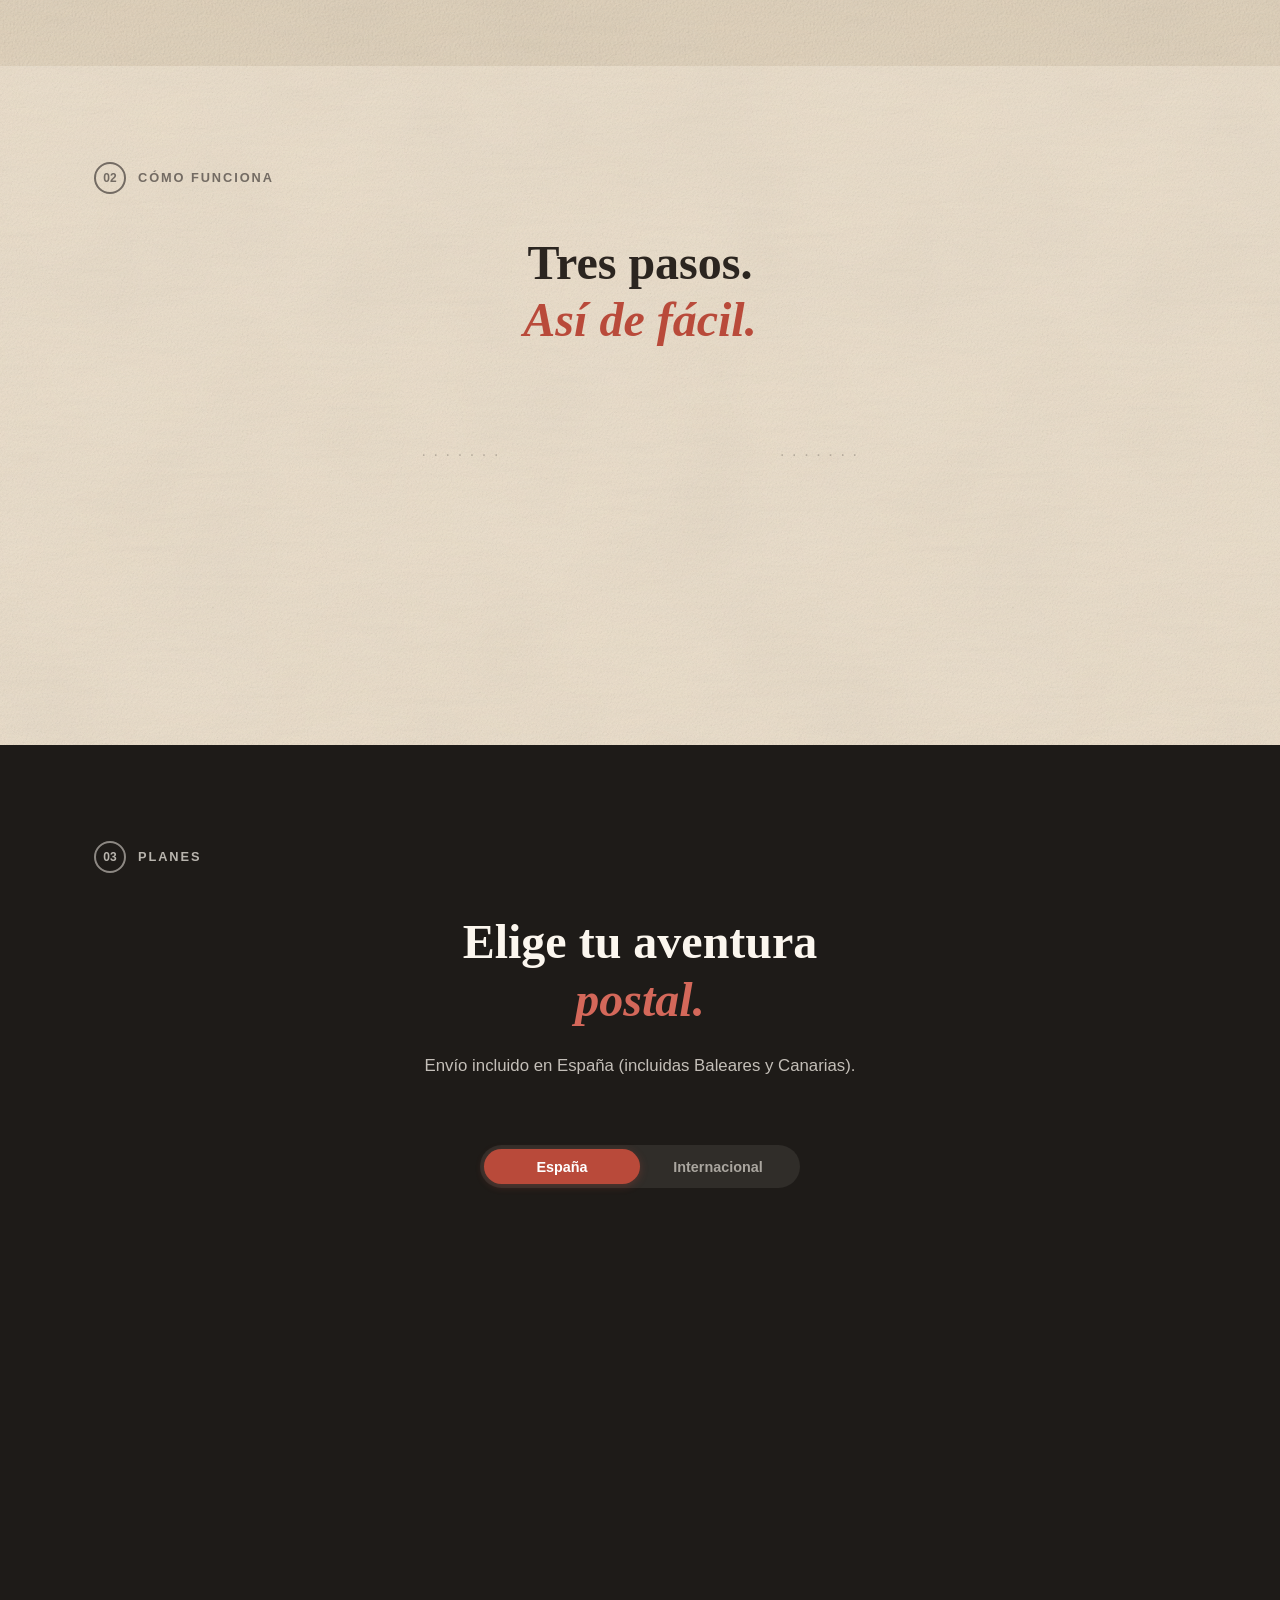
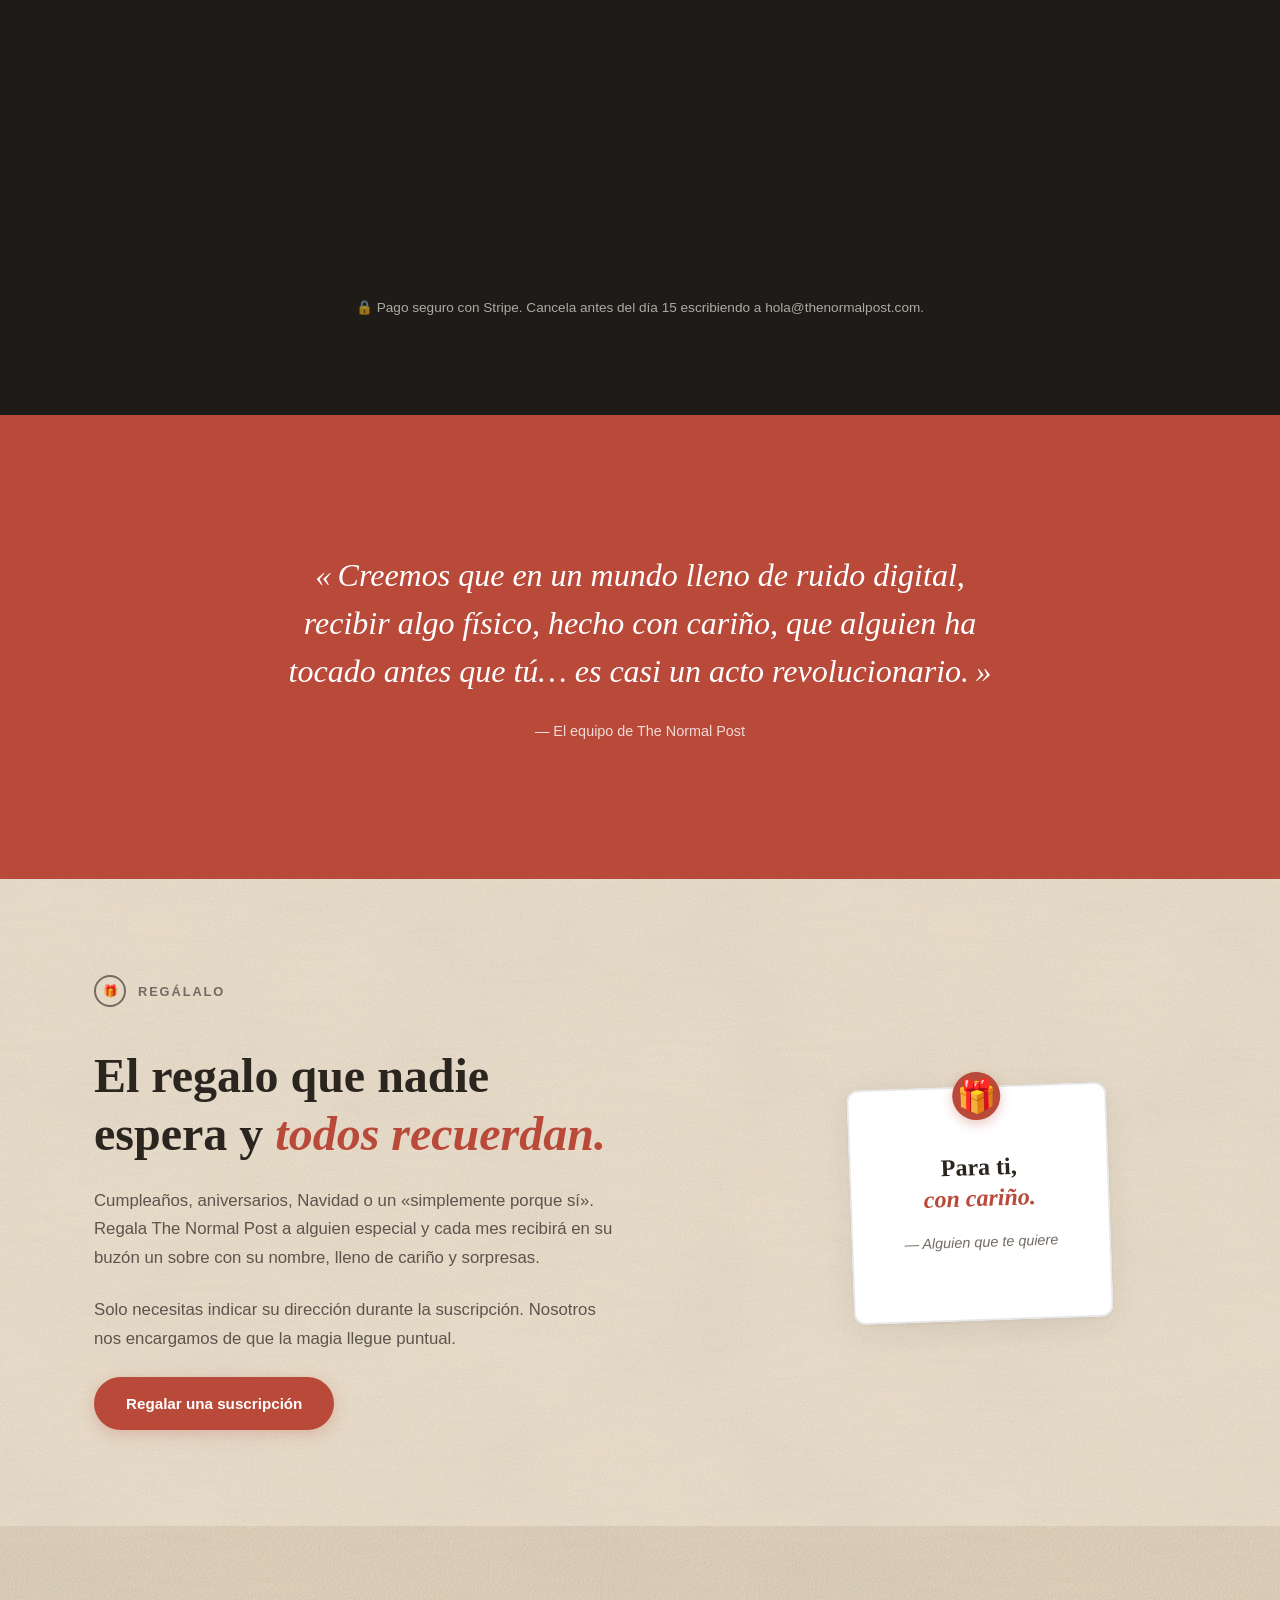
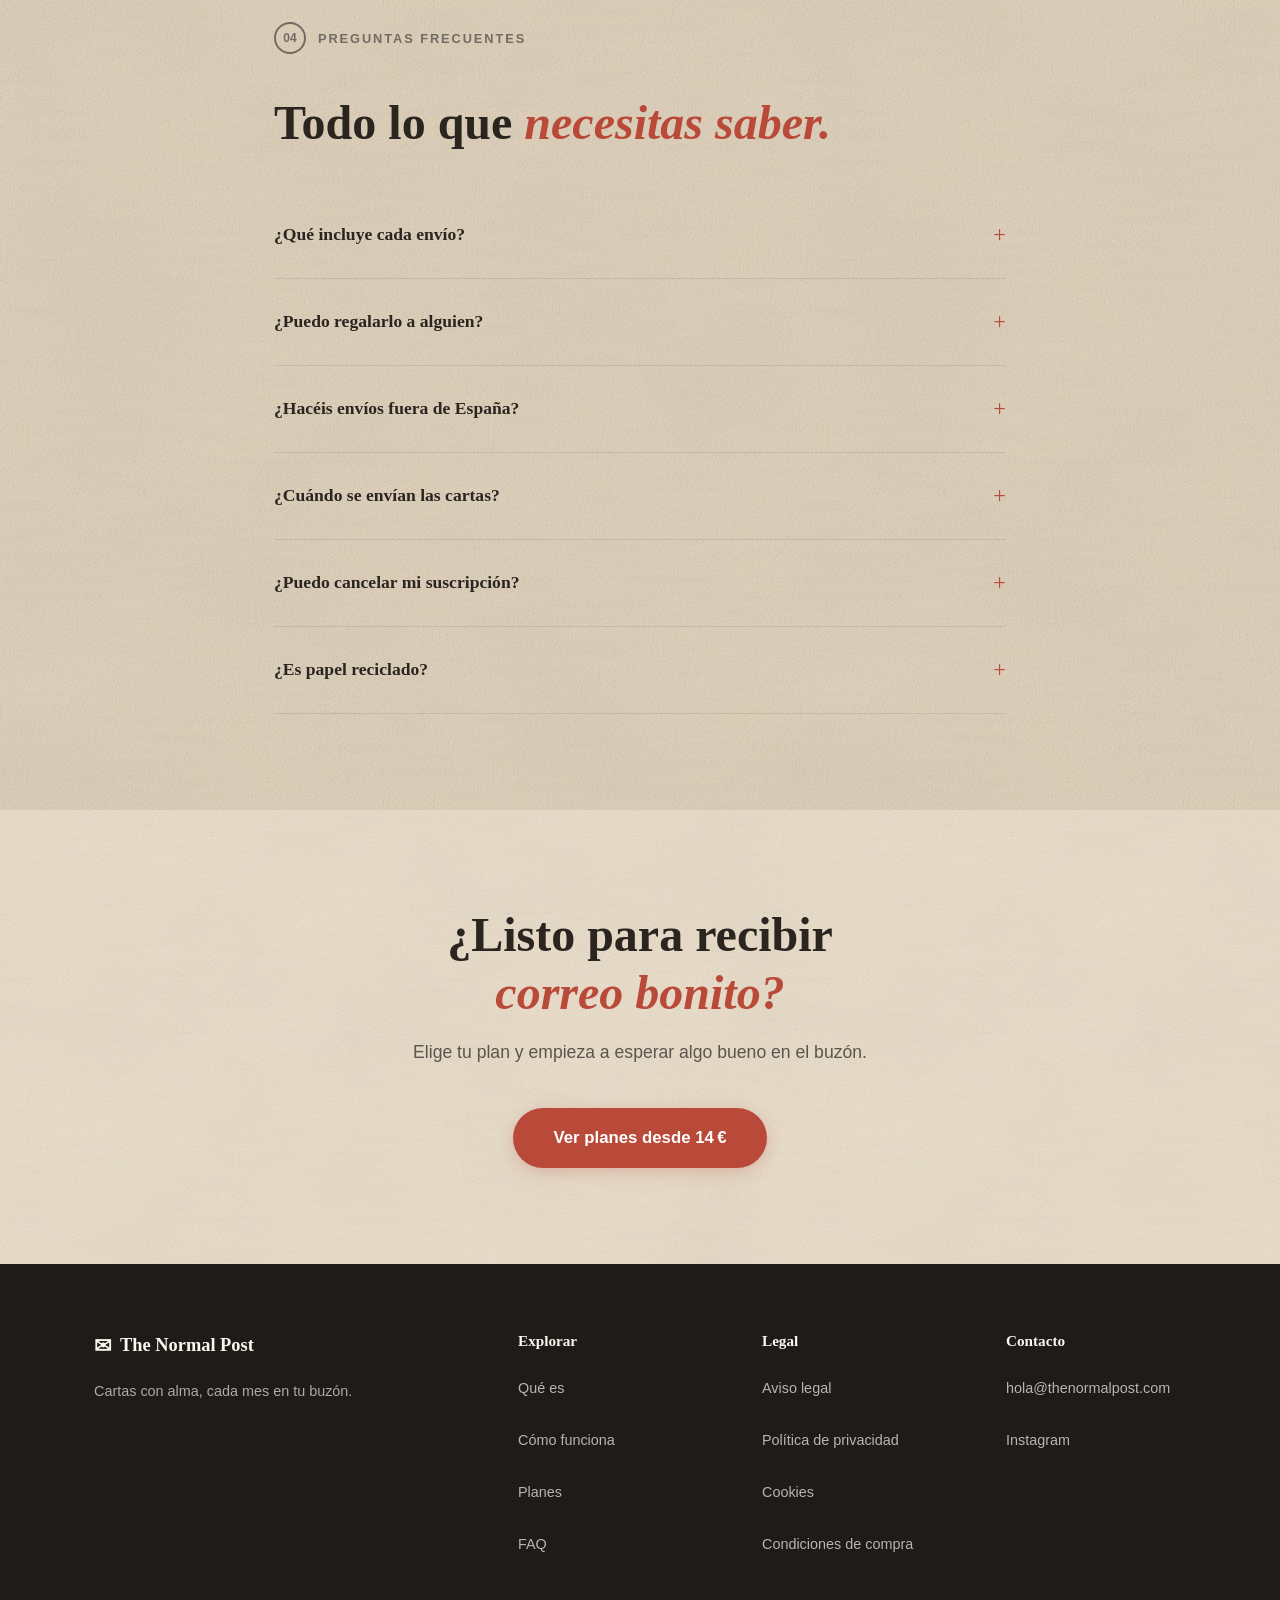
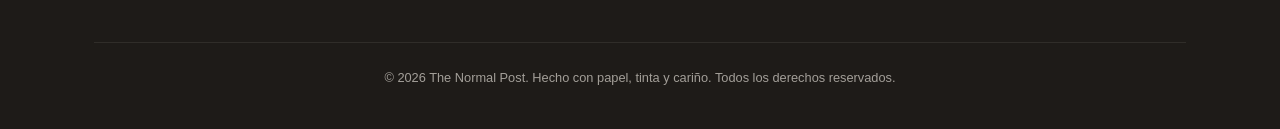
==== commit 94955239: "fix: EST. 2026 en hero, tarjeta internacional a 420px centrada - Cambiado EST. 2025 a EST. 2026 en e" ====
--- a/index.html
+++ b/index.html
@@ -132,7 +132,7 @@
       <div class="stamp stamp--4">⬥</div>
     </div>
     <div class="hero__container">
-      <div class="hero__postmark">EST. 2025 · CORREO CON ALMA</div>
+      <div class="hero__postmark">EST. 2026 · CORREO CON ALMA</div>
       <h1 class="hero__title">
         Algo real<br>en tu buzón,<br><em>cada mes.</em>
       </h1>
@@ -332,10 +332,6 @@
         </a>
       </div>
 
-      <p class="pricing__int-notice" id="pricing-int-notice" hidden>
-        Para envíos internacionales solo está disponible la suscripción mensual. Envío: +10&thinsp;€ por carta.
-      </p>
-
       <p class="pricing__note">
         🔒 Pago seguro con Stripe. Cancela antes del día 15 escribiendo a hola@thenormalpost.com.
       </p>
--- a/css/styles.css
+++ b/css/styles.css
@@ -760,17 +760,9 @@
 
 .pricing--international {
   grid-template-columns: 1fr;
-}
-
-.pricing__int-notice {
-  text-align: center;
-  font-size: 0.9rem;
-  color: rgba(251, 246, 238, 0.65);
-  margin-top: var(--space-md);
-  padding: 0.8rem var(--space-md);
-  background: rgba(251, 246, 238, 0.06);
-  border-radius: var(--radius-sm);
-  border: 1px solid rgba(251, 246, 238, 0.1);
+  max-width: 420px;
+  margin-left: auto;
+  margin-right: auto;
 }
 
 .pricing {
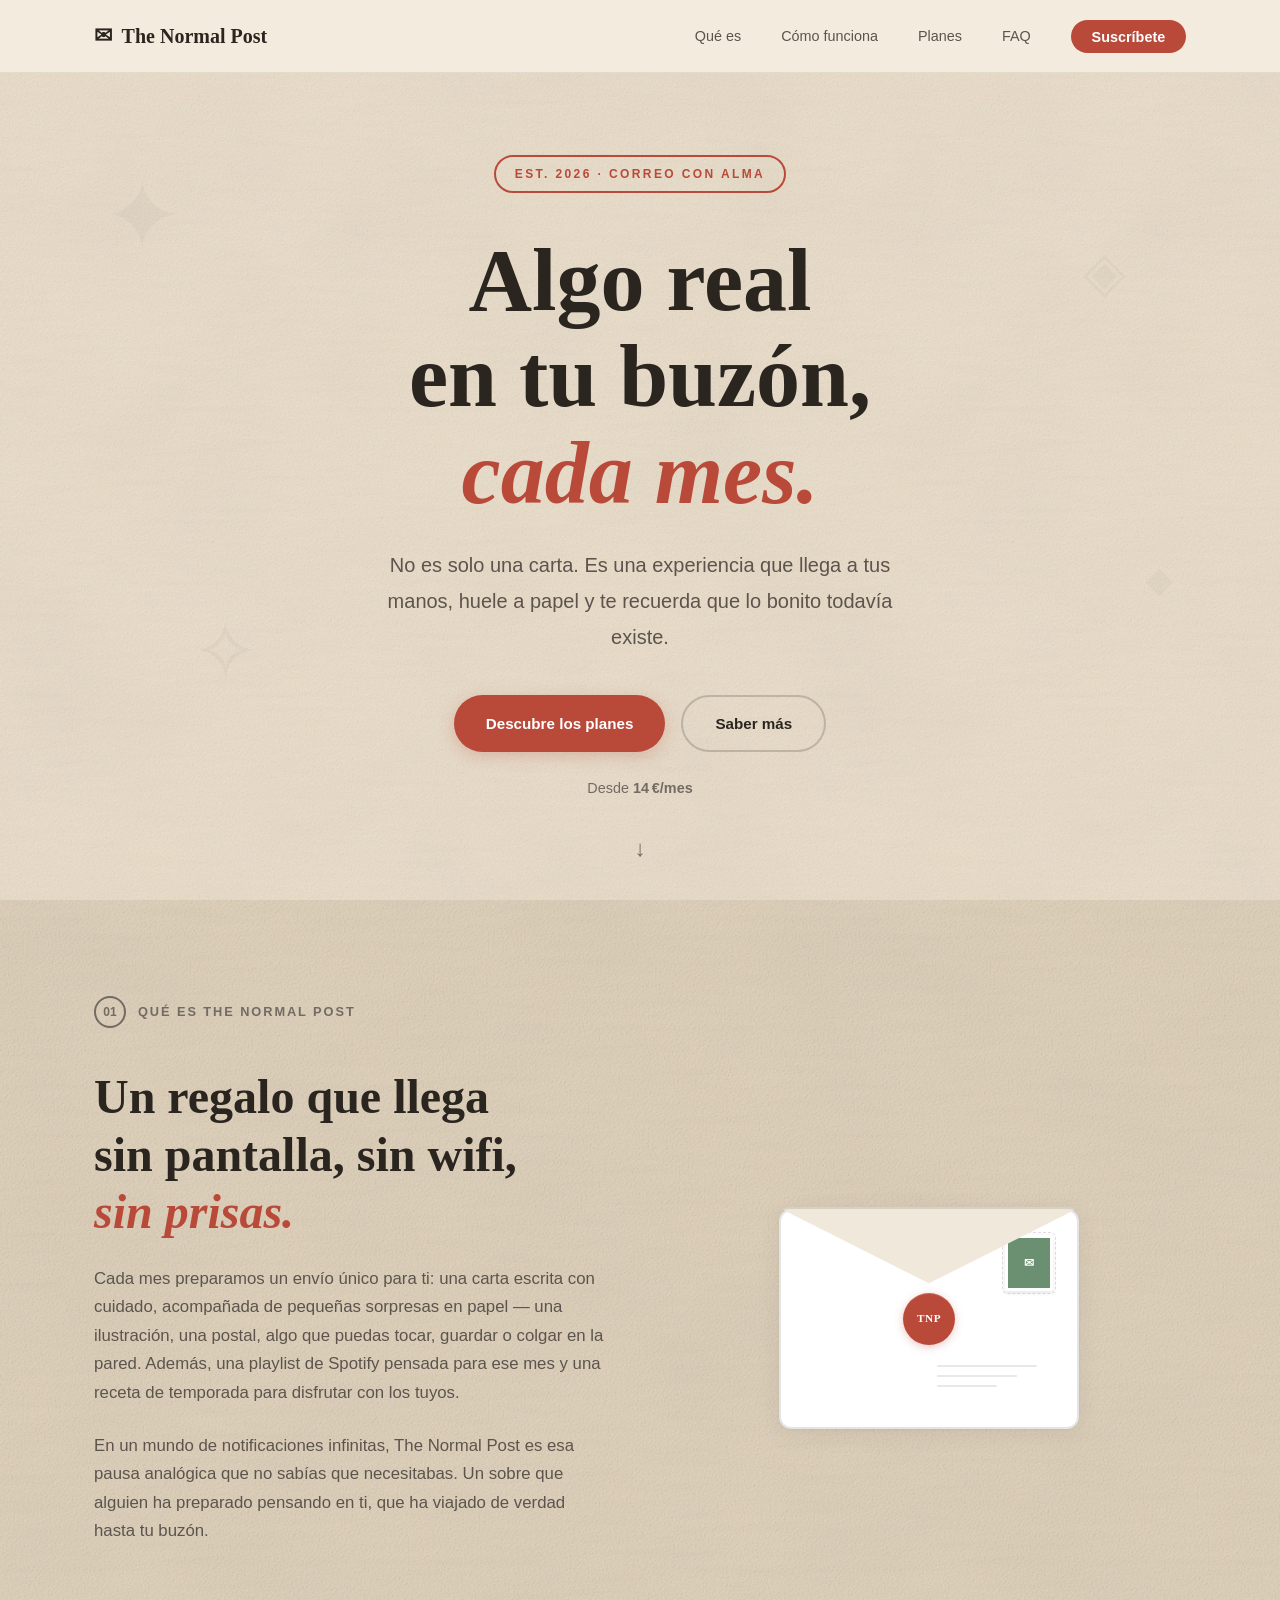
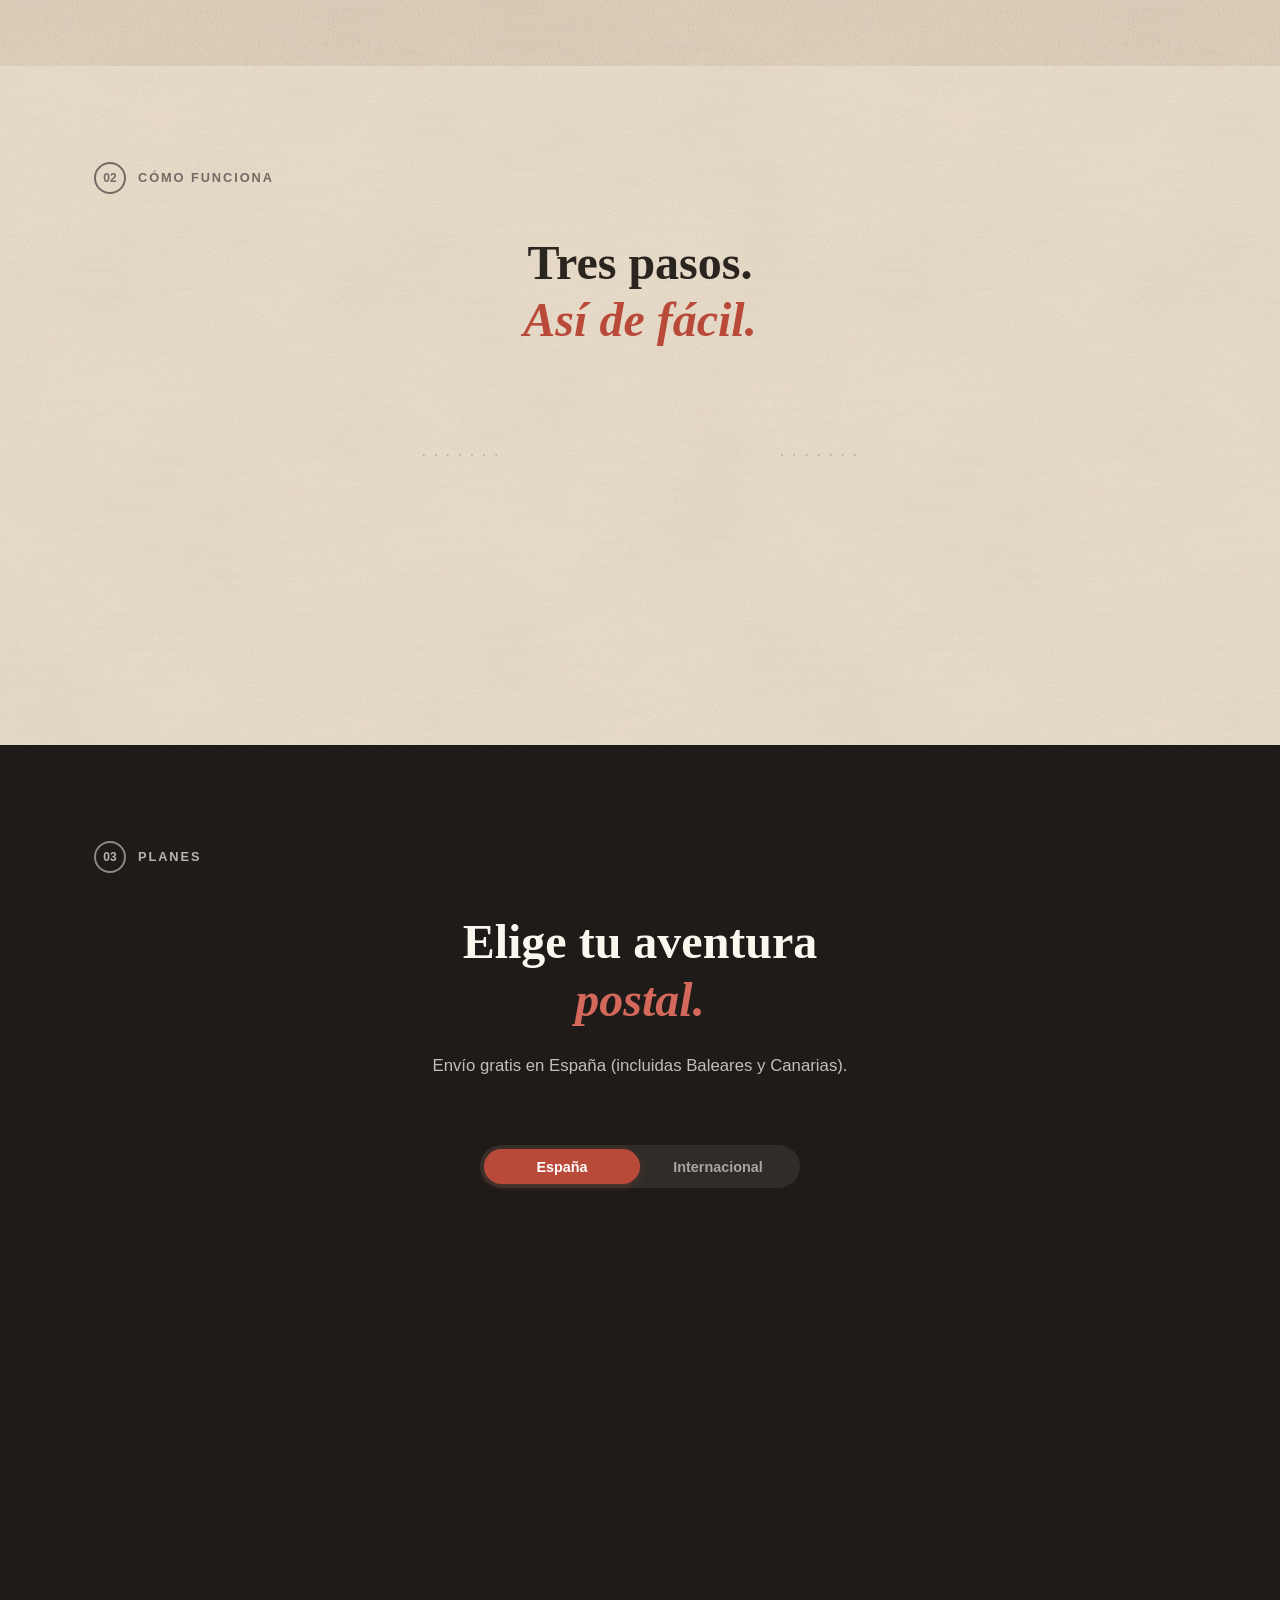
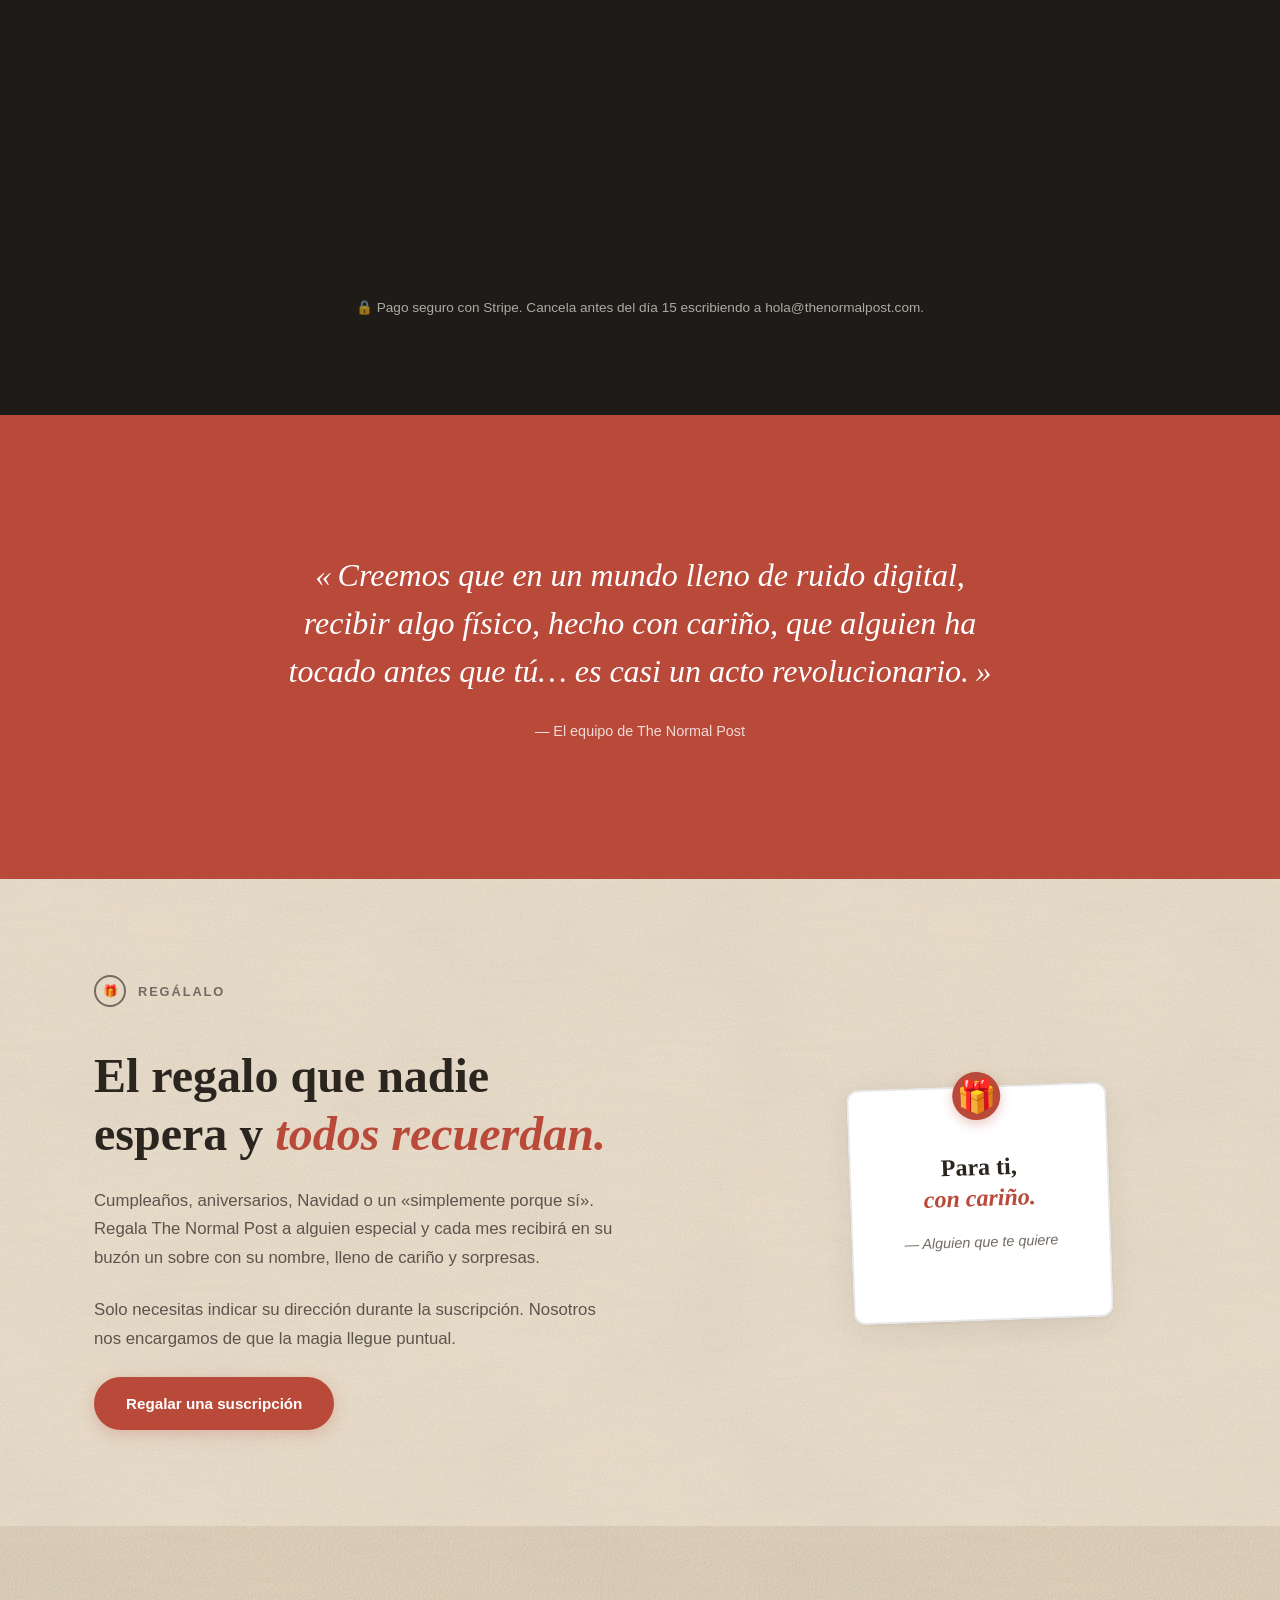
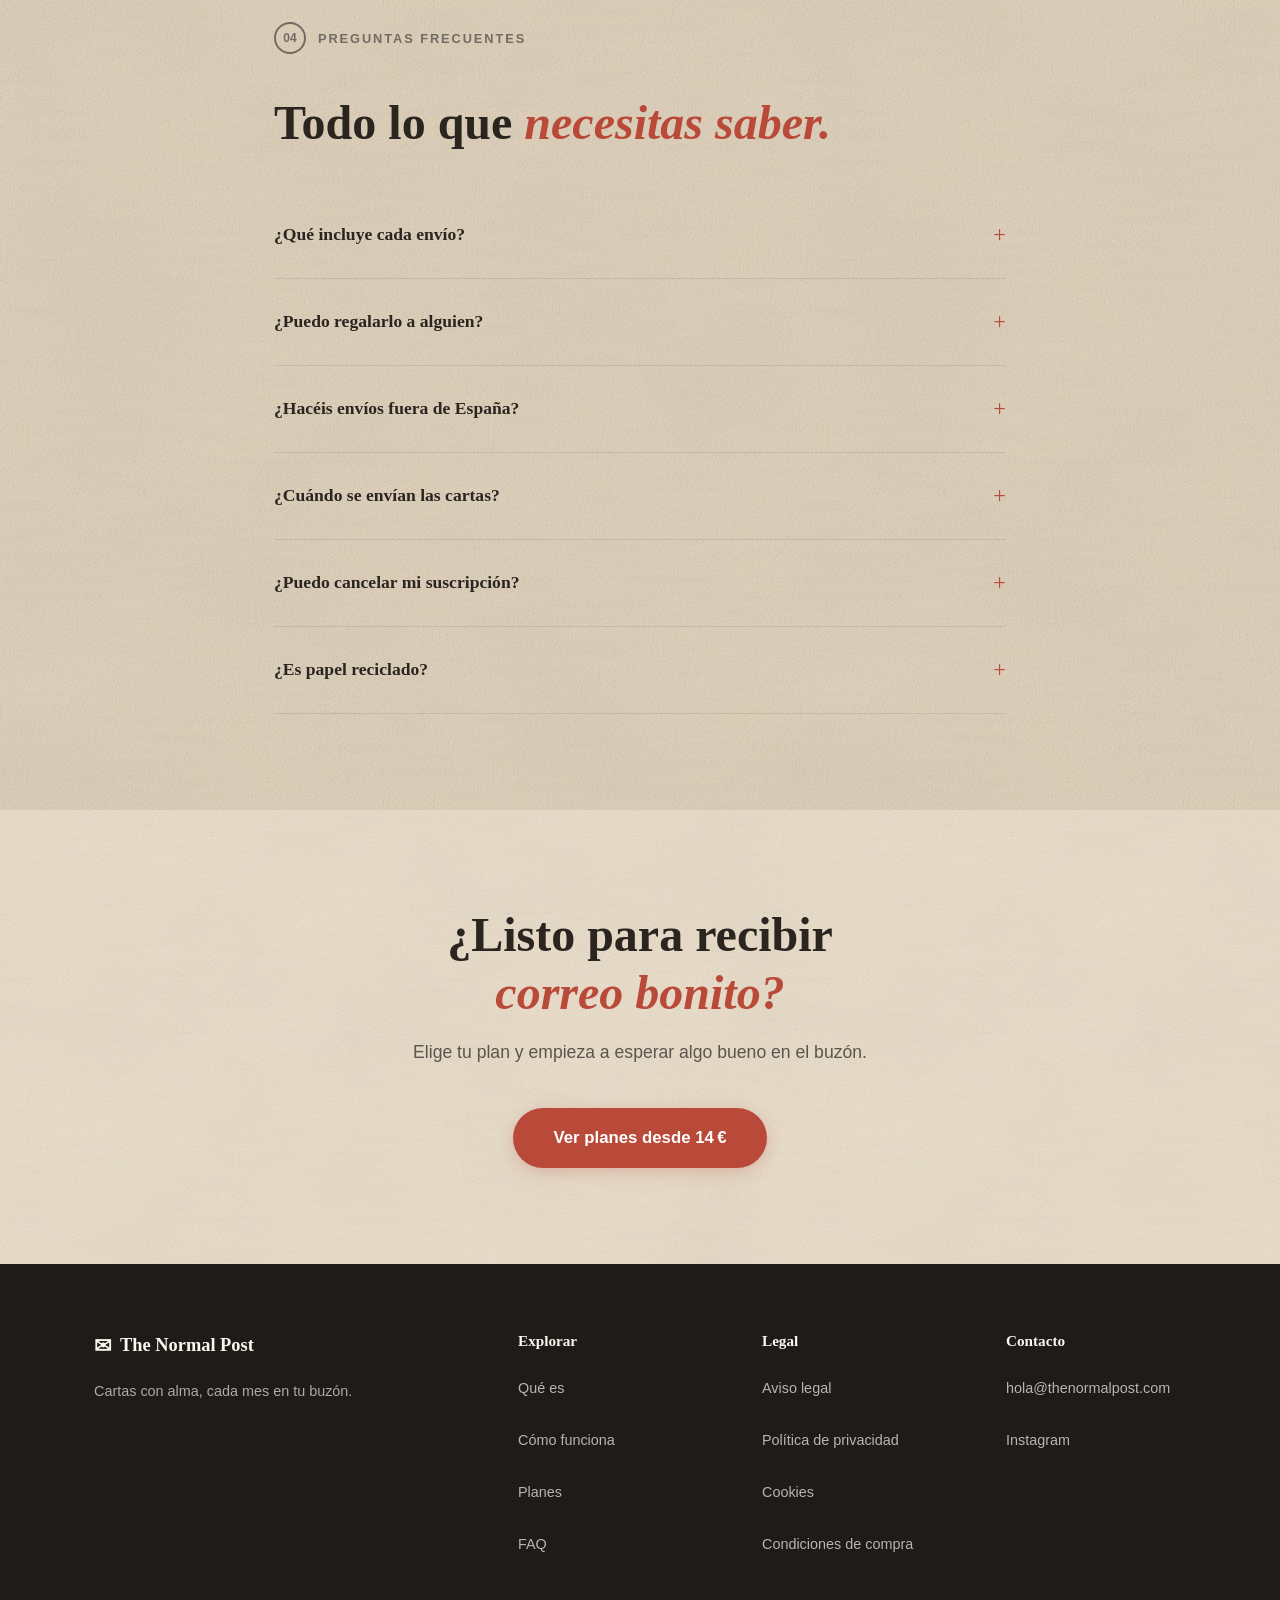
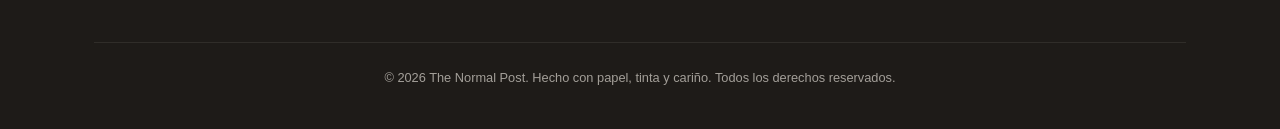
==== commit b2ce202e: "fix: cambiar "Envío incluido" por "Envío gratis" en todas las tarjetas Co-Authored-By: Claude Opus 4" ====
--- a/index.html
+++ b/index.html
@@ -248,7 +248,7 @@
         Elige tu aventura<br><em>postal.</em>
       </h2>
       <p class="section__subtitle section__subtitle--light">
-        Envío incluido en España (incluidas Baleares y Canarias).
+        Envío gratis en España (incluidas Baleares y Canarias).
       </p>
 
       <div class="pricing__zone-toggle" role="tablist" aria-label="Zona de envío">
@@ -274,7 +274,7 @@
               <li>Papelería artesanal</li>
               <li>Playlist Spotify personalizada</li>
               <li>Receta de temporada</li>
-              <li id="carta-suelta-shipping">Envío incluido</li>
+              <li id="carta-suelta-shipping">Envío gratis</li>
             </ul>
             <span class="btn btn--plan">Quiero mi carta</span>
           </div>
@@ -298,7 +298,7 @@
               <li>Papelería artesanal</li>
               <li>Playlist Spotify personalizada</li>
               <li>Receta de temporada</li>
-              <li>Envío incluido</li>
+              <li>Envío gratis</li>
             </ul>
             <span class="btn btn--plan btn--plan-featured">Empezar correspondencia</span>
           </div>
@@ -323,7 +323,7 @@
               <li>Papelería artesanal</li>
               <li>Playlist Spotify personalizada</li>
               <li>Receta de temporada</li>
-              <li>Envío incluido</li>
+              <li>Envío gratis</li>
               <li>Ahorra un 11%</li>
               <li>Ediciones especiales incluidas</li>
             </ul>
--- a/css/styles.css
+++ b/css/styles.css
@@ -759,10 +759,7 @@
 }
 
 .pricing--international {
-  grid-template-columns: 1fr;
-  max-width: 420px;
-  margin-left: auto;
-  margin-right: auto;
+  grid-template-columns: repeat(3, 1fr);
 }
 
 .pricing {
